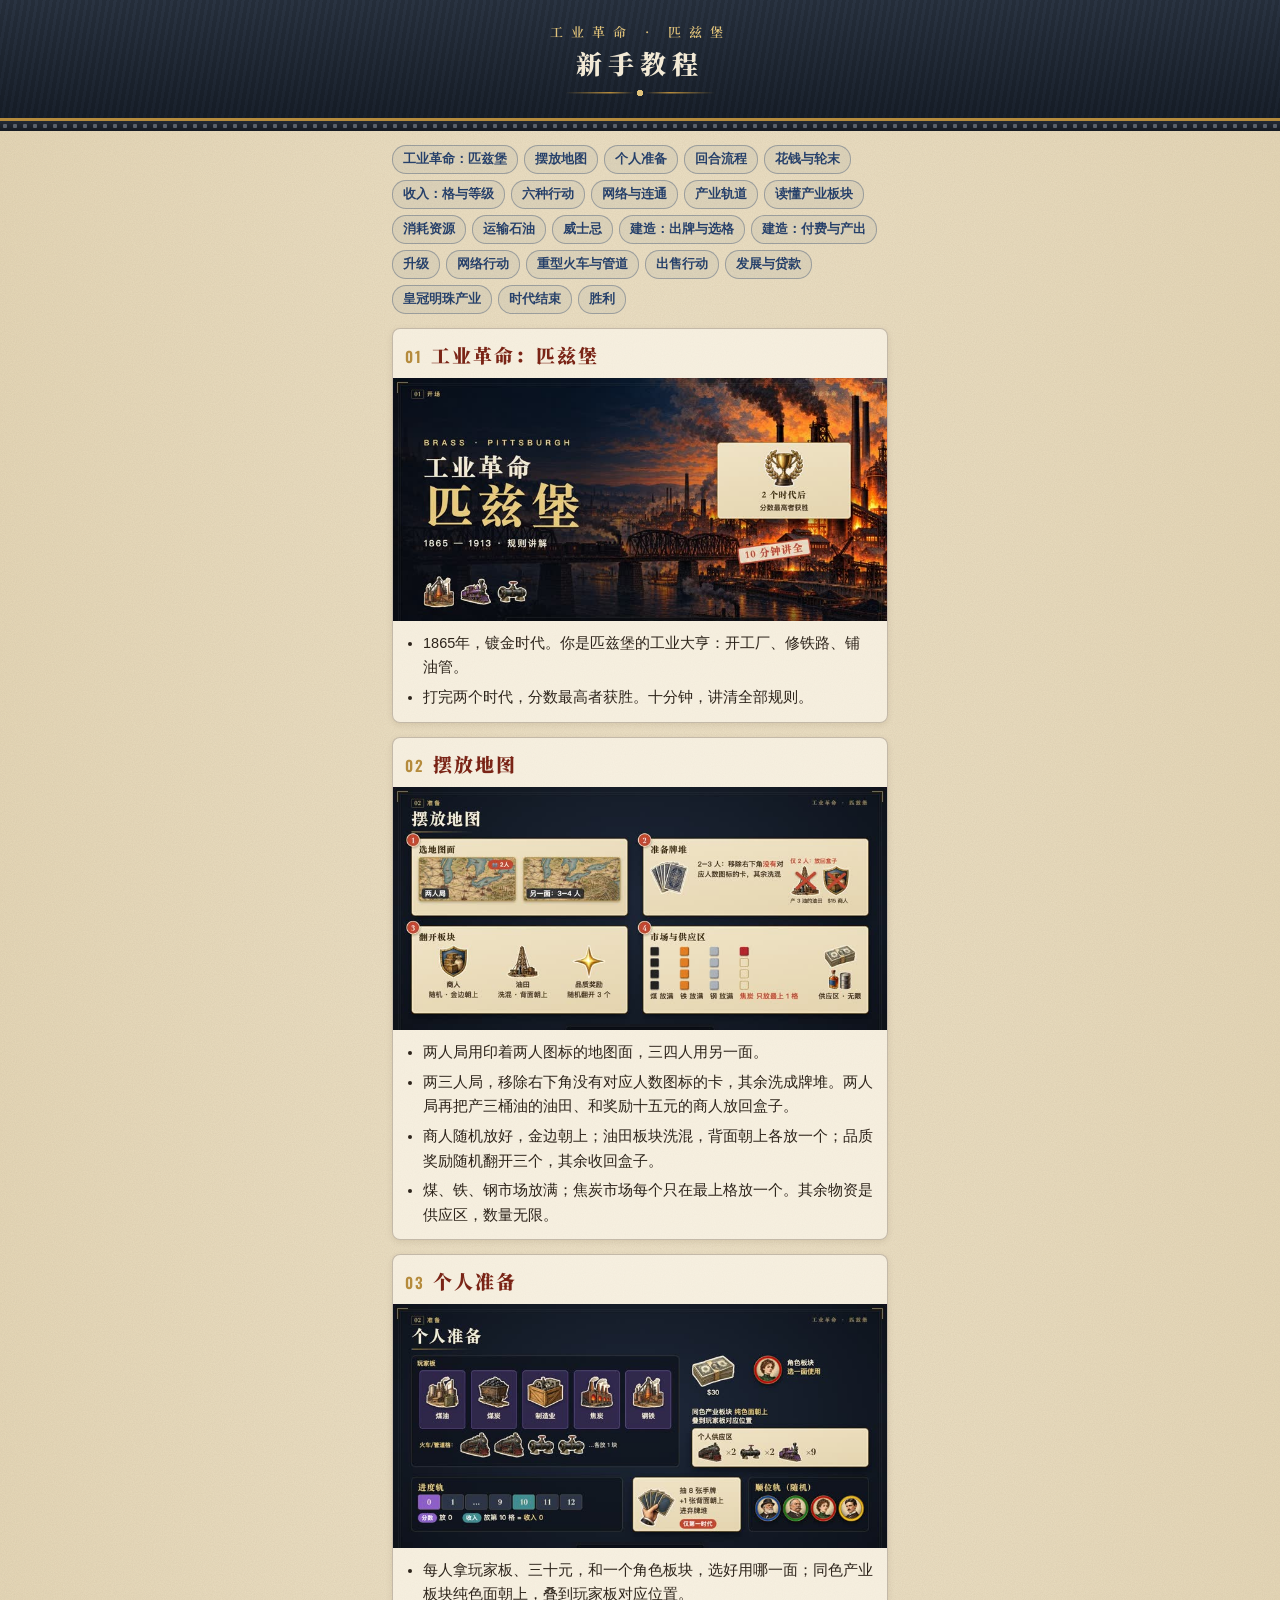
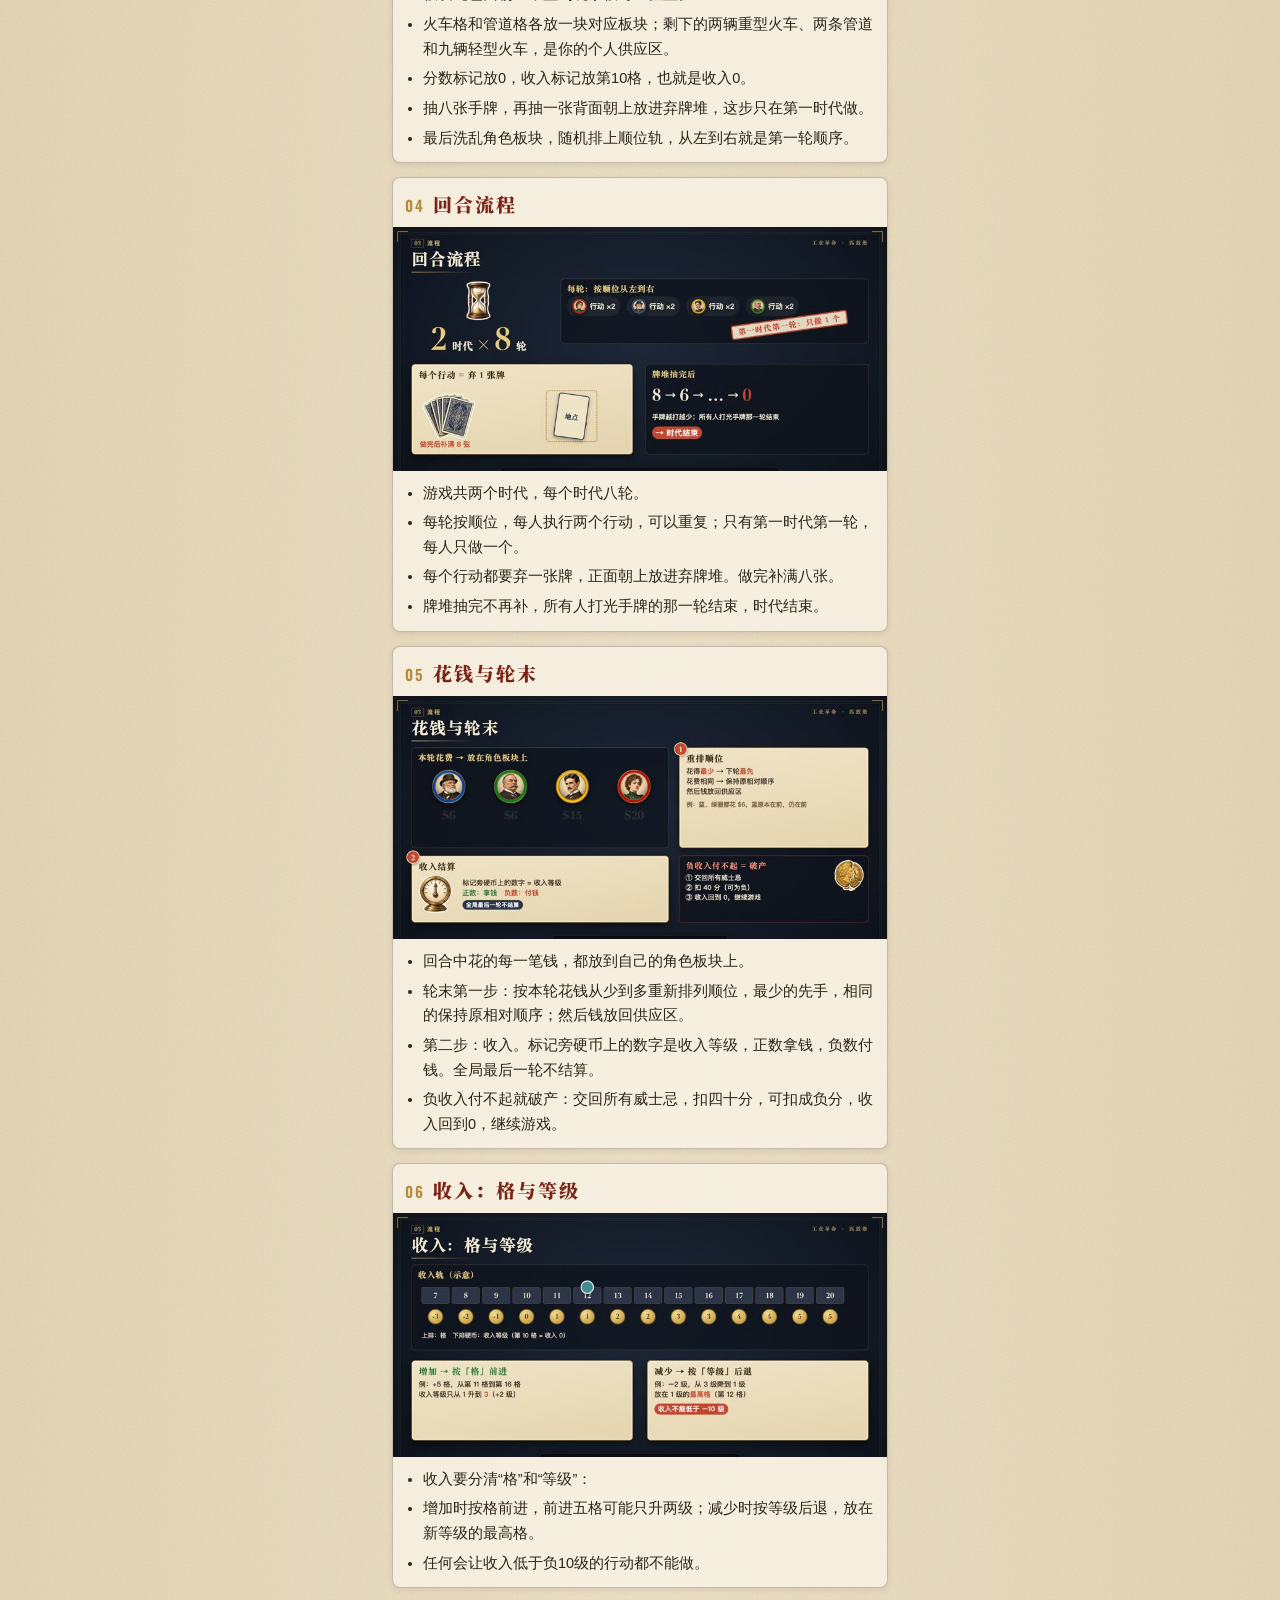
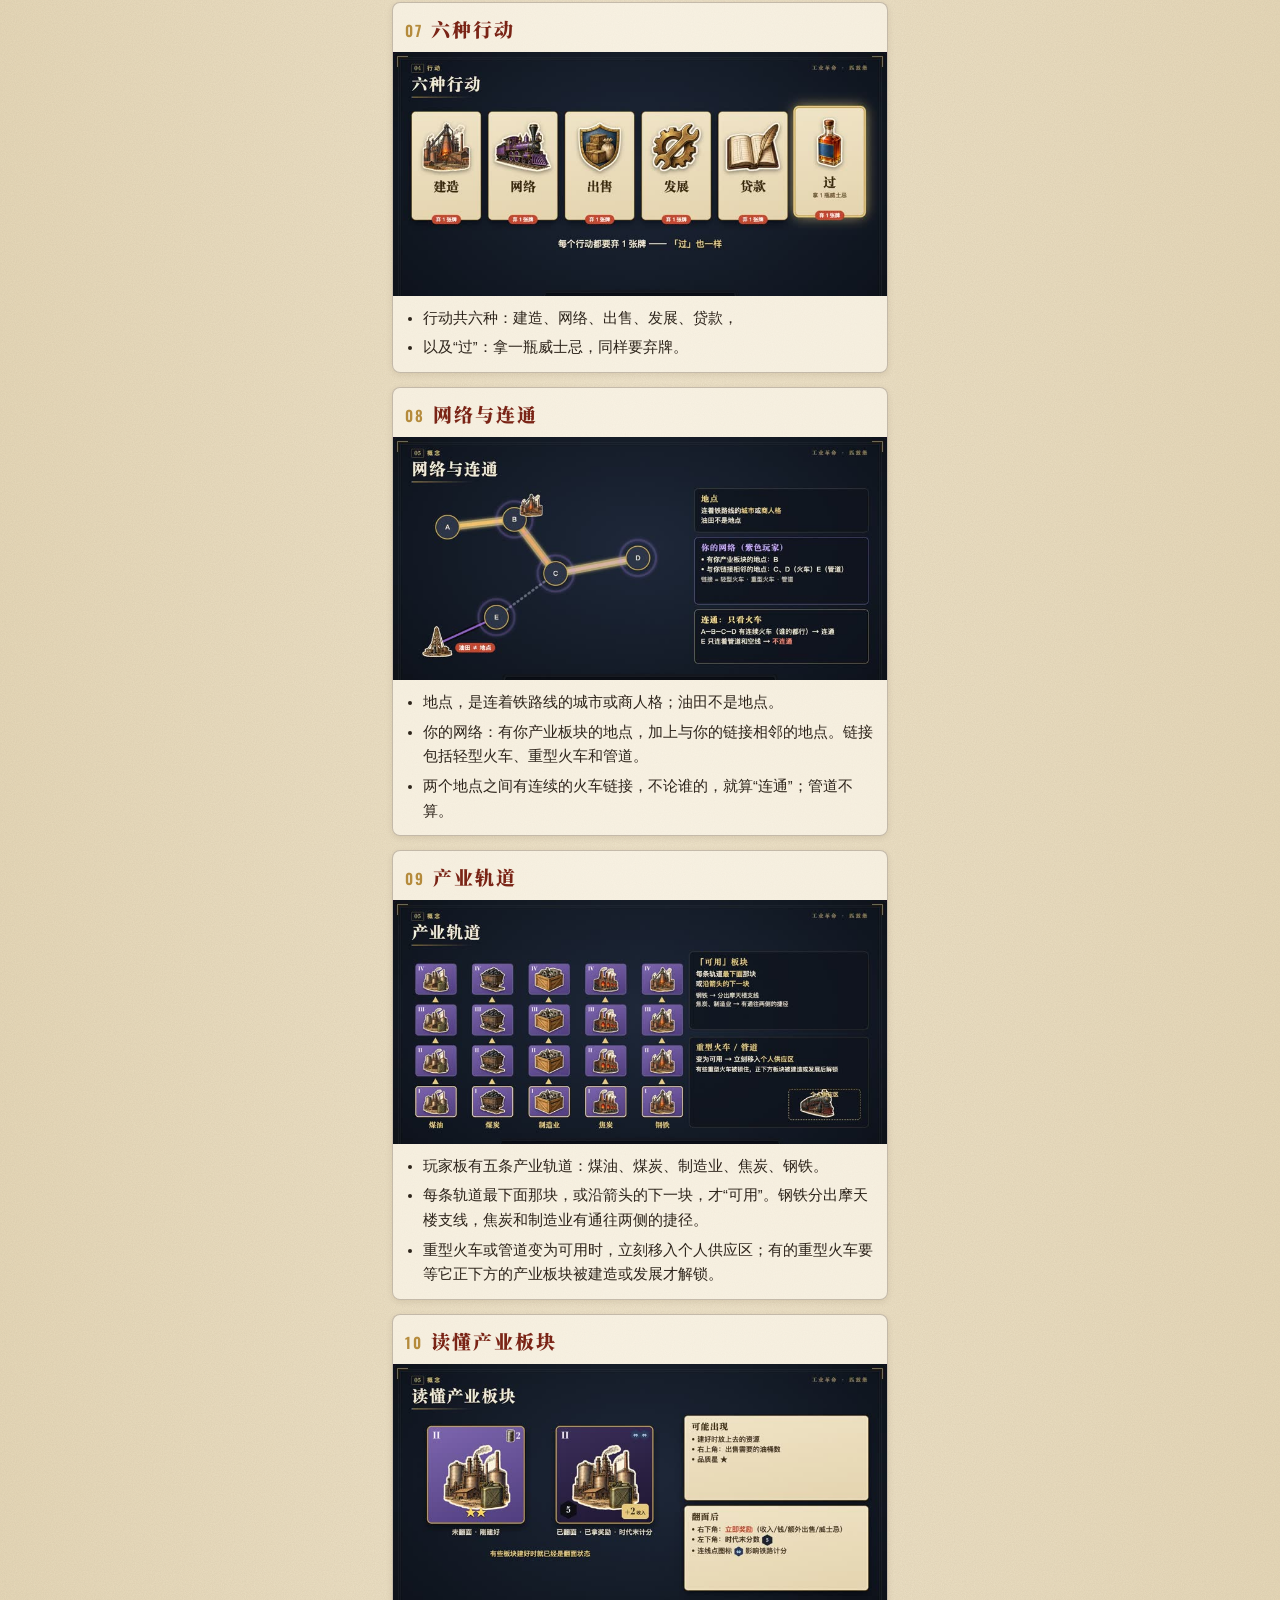
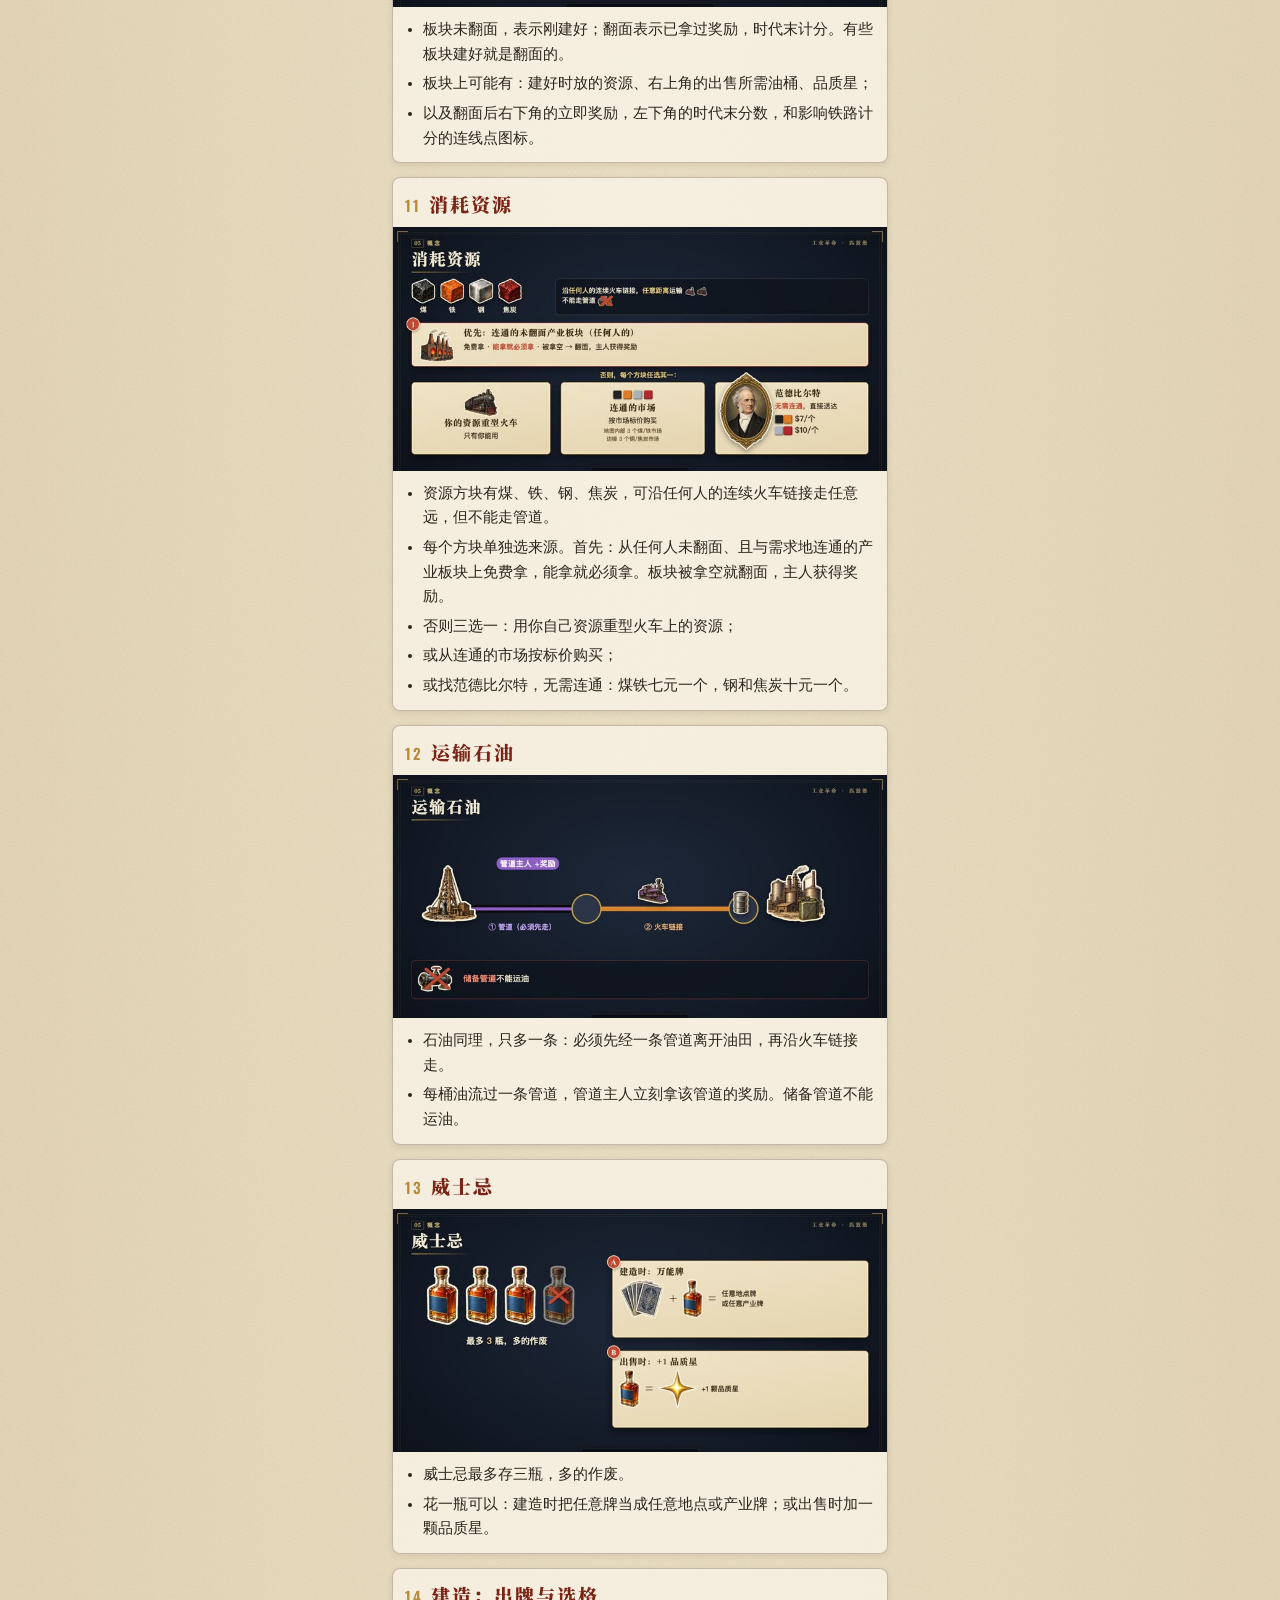
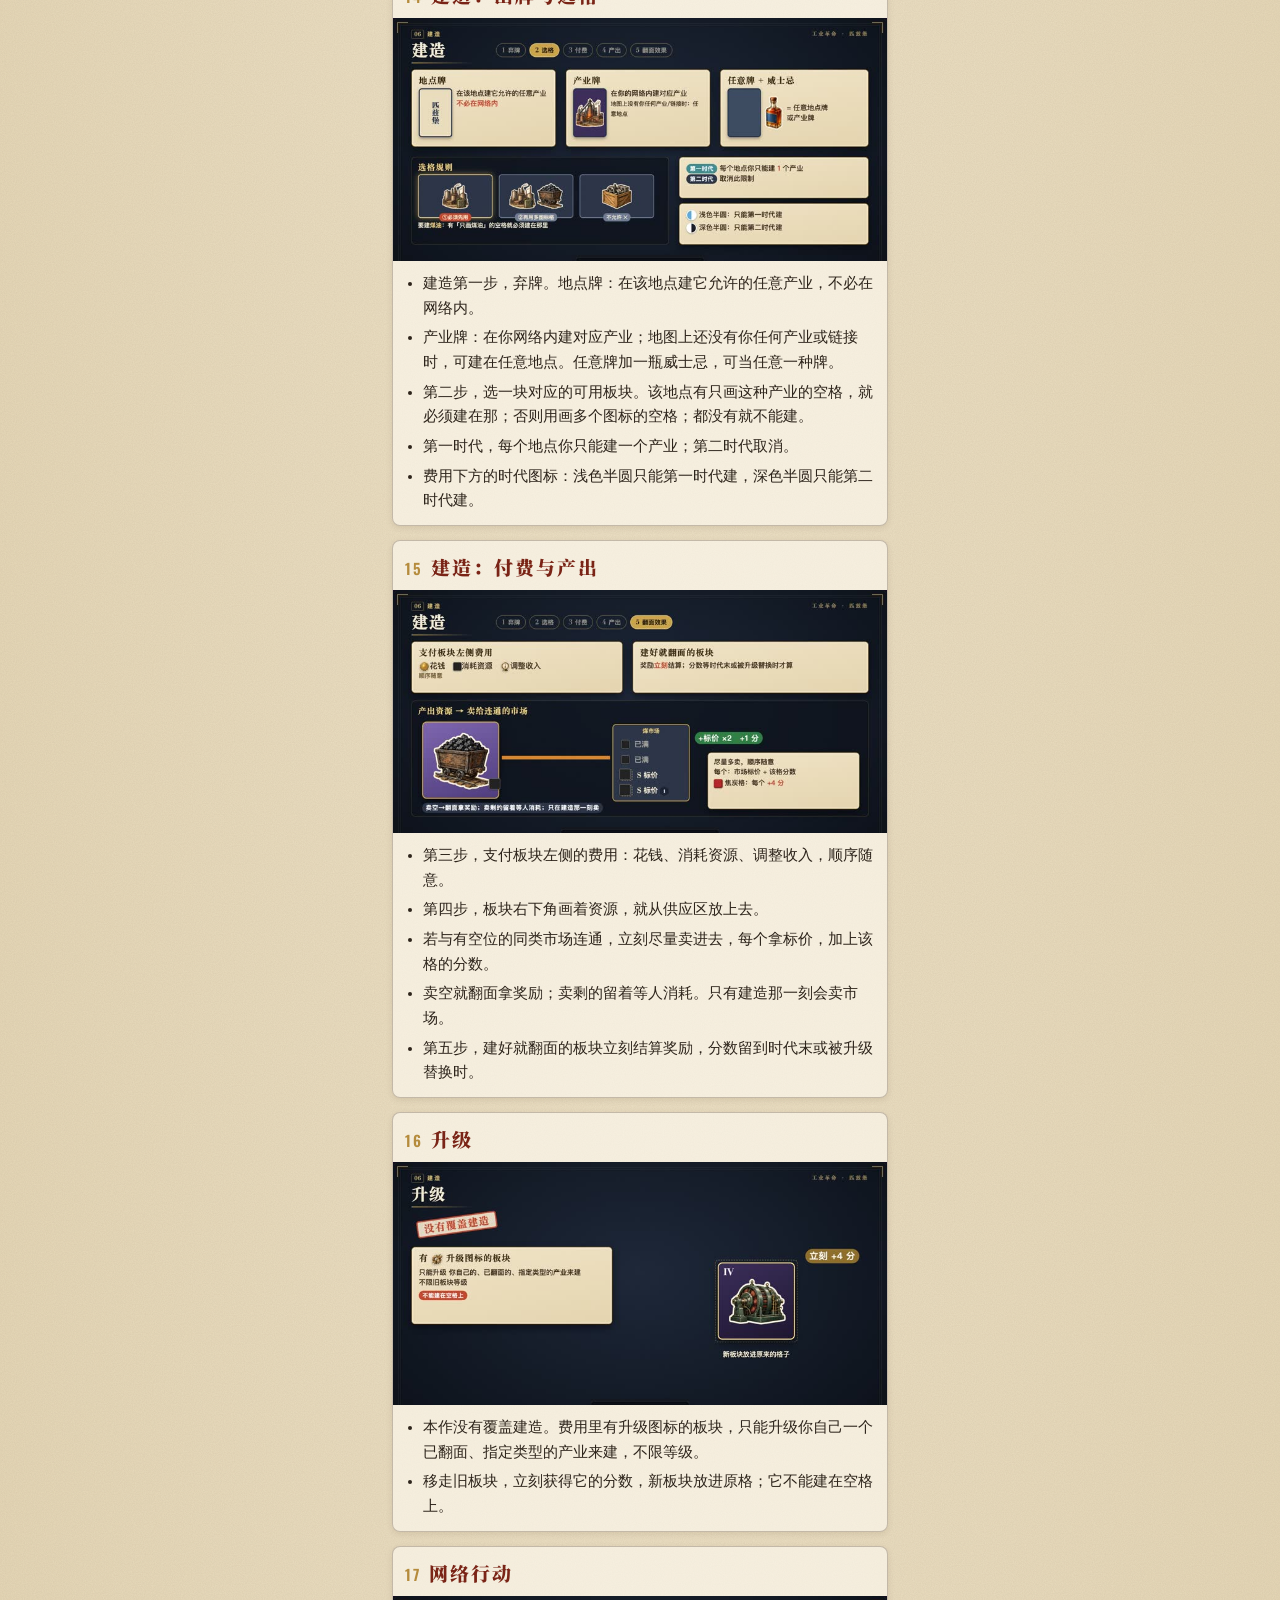
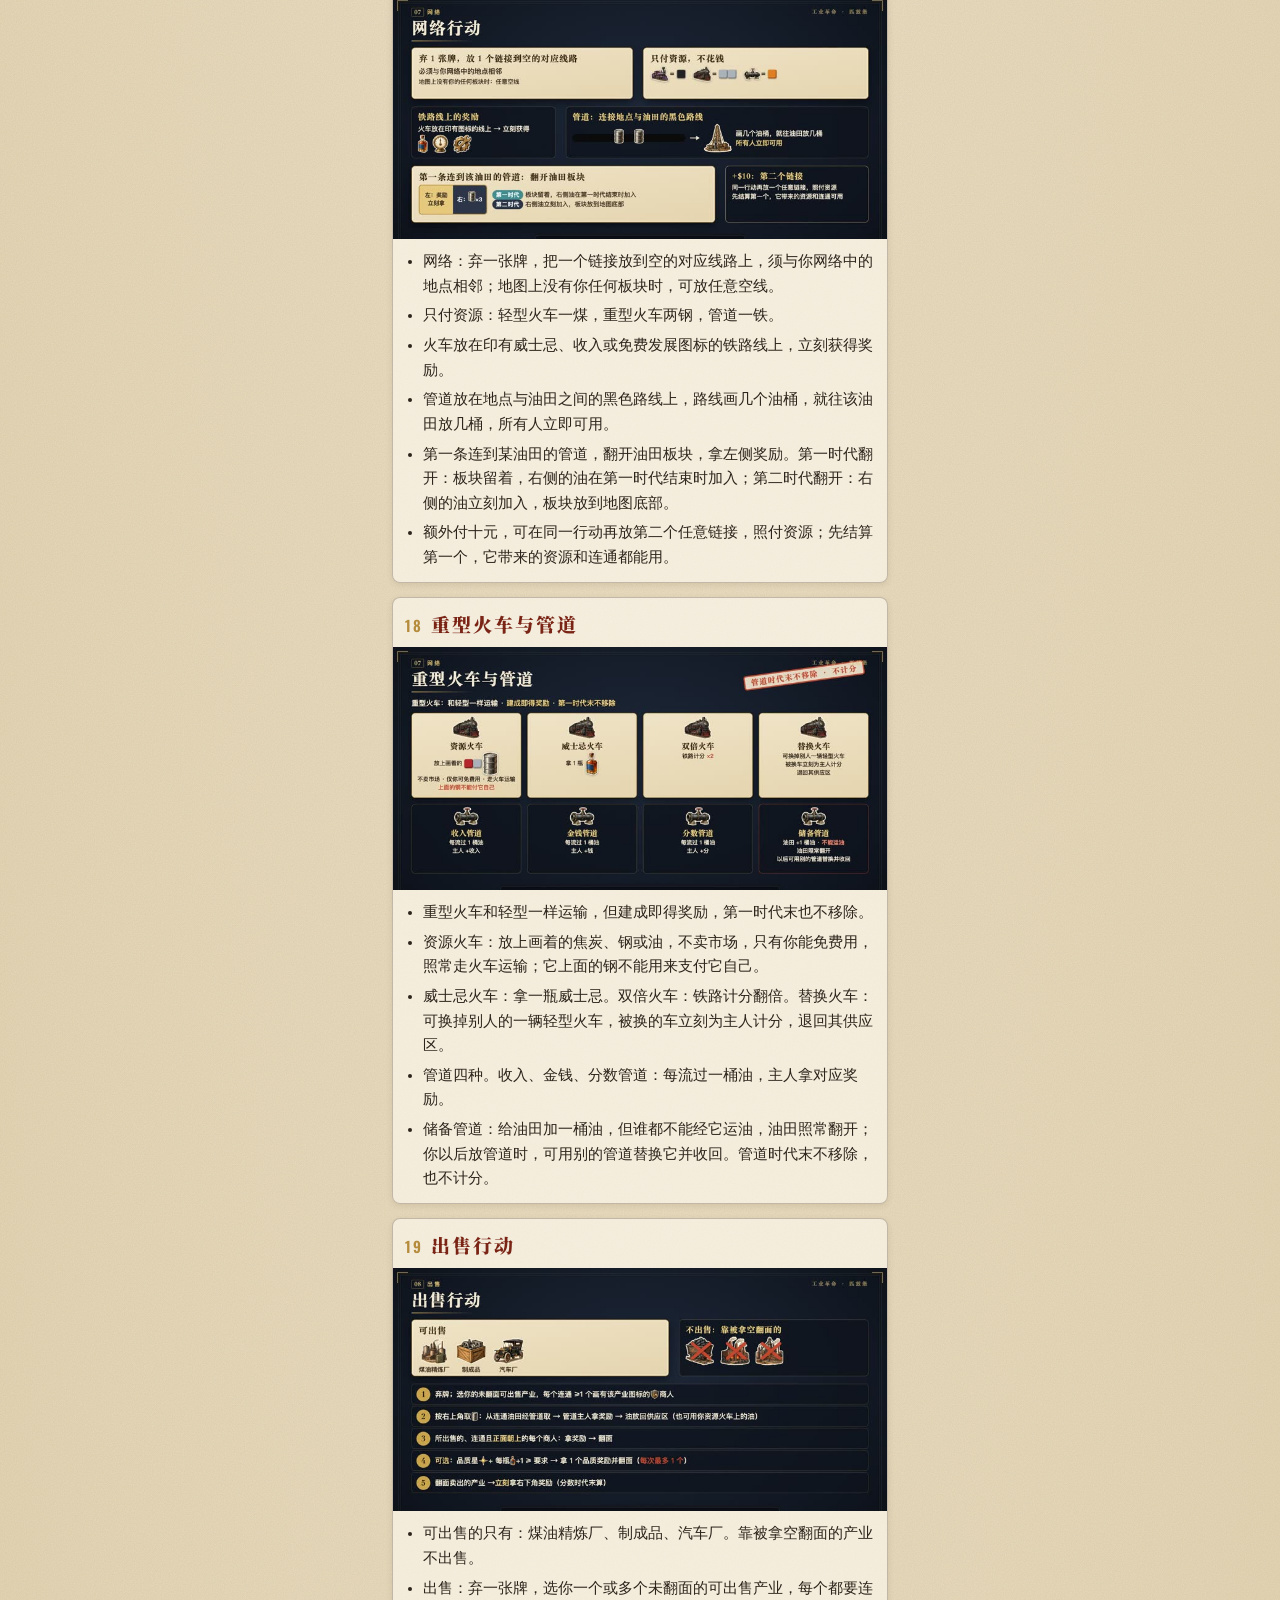
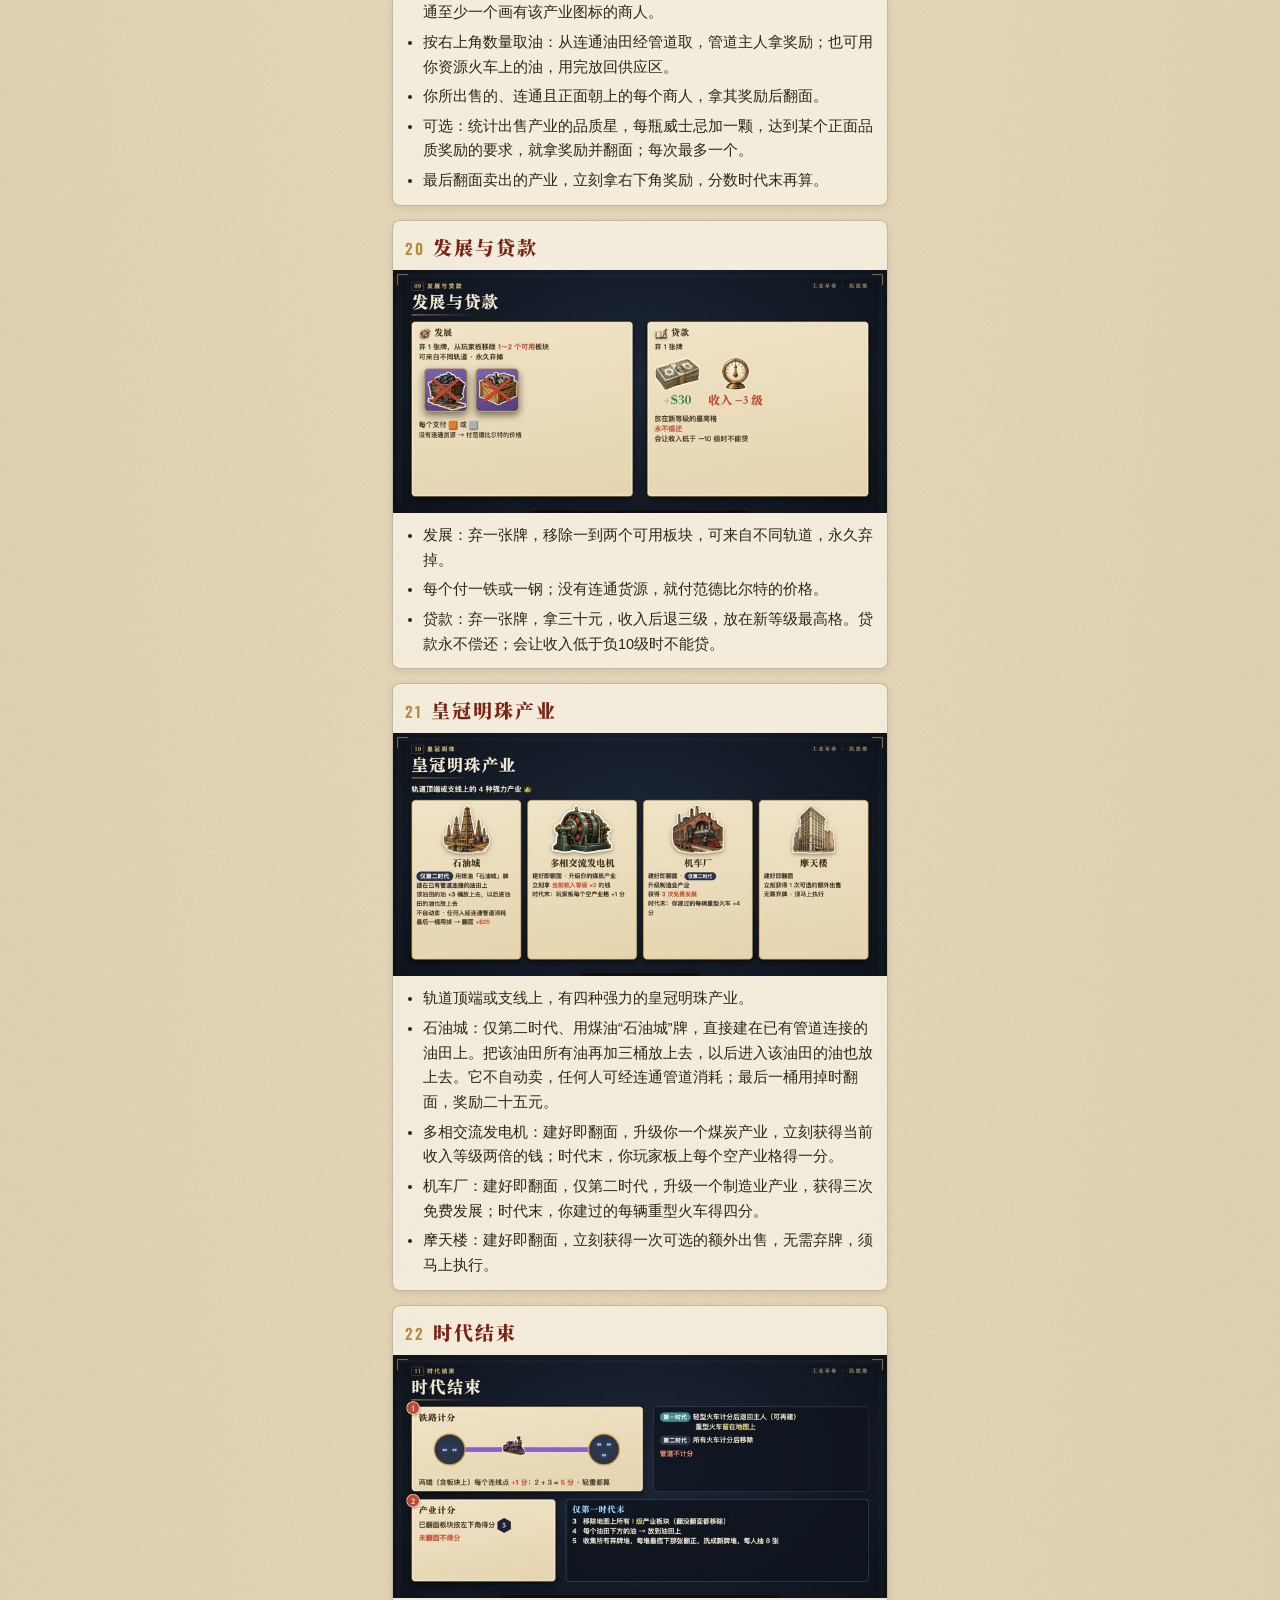
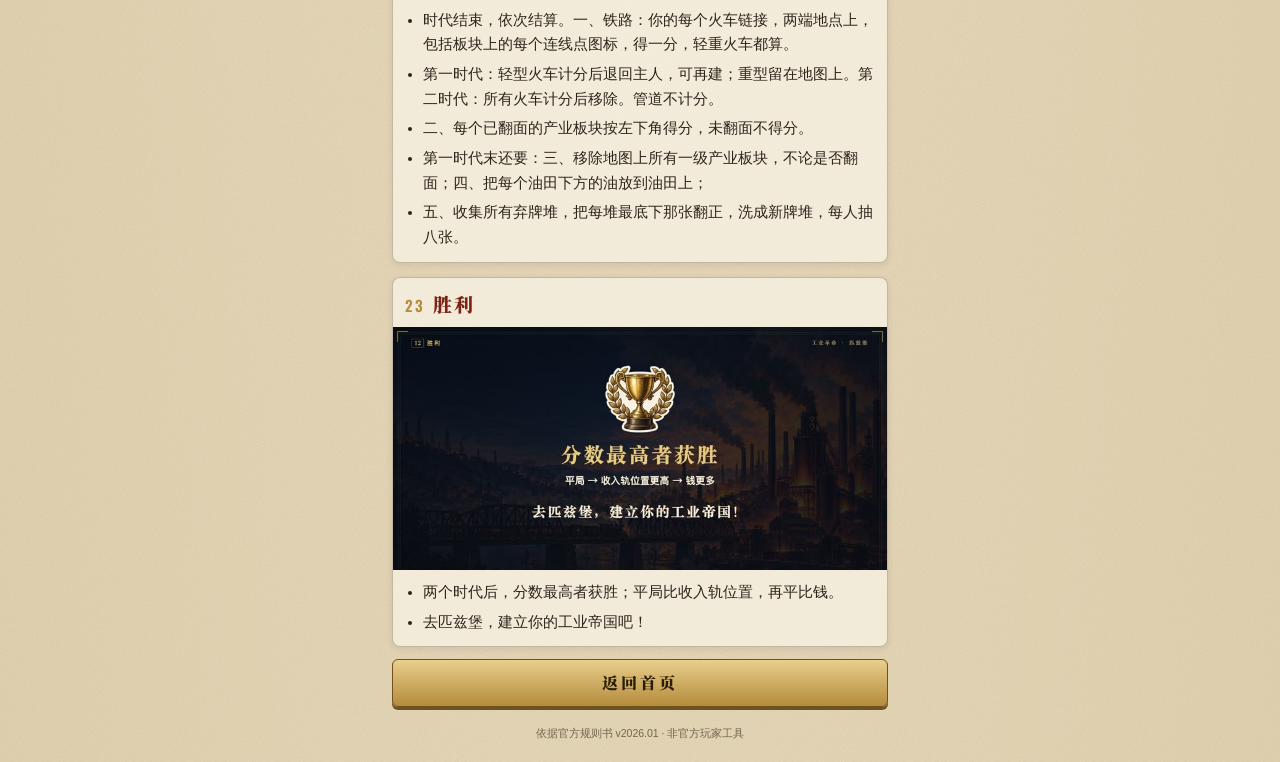
==== public/guide.html @ 2c0e5930 "Add illustrated beginner tutorial page and landing entry Co-Authored-By: Claude Opus 5.5 <noreply@an" ====
<!doctype html>
<html lang="zh-CN">
<head>
<meta charset="utf-8">
<meta name="viewport" content="width=device-width,initial-scale=1,viewport-fit=cover">
<meta name="theme-color" content="#1b2230">
<title>新手教程 · 工业革命：匹兹堡</title>
<meta property="og:title" content="新手教程 · 工业革命：匹兹堡">
<meta property="og:image" content="https://pgh.leisurecat.cloud/img/icon-512.jpg">
<link rel="icon" href="img/icon-64.png">
<link rel="apple-touch-icon" href="img/icon-180.png">
<link rel="preconnect" href="https://fonts.googleapis.com">
<link rel="preconnect" href="https://fonts.gstatic.com" crossorigin>
<link href="https://fonts.googleapis.com/css2?family=Oswald:wght@500;600&family=Noto+Serif+SC:wght@600;900&display=swap" rel="stylesheet">
<link rel="stylesheet" href="style.css">
</head>
<body>
<div style="position:absolute;width:0;height:0;overflow:hidden"><img src="img/icon-512.jpg" alt=""></div>
<div class="hero"><div class="en">工业革命 · 匹兹堡</div><h1>新手教程</h1><div class="orn"></div></div><div class="band"></div>
<div class="wrap guide">
<nav class="toc"><a href="#s1">工业革命：匹兹堡</a><a href="#s2">摆放地图</a><a href="#s3">个人准备</a><a href="#s4">回合流程</a><a href="#s5">花钱与轮末</a><a href="#s6">收入：格与等级</a><a href="#s7">六种行动</a><a href="#s8">网络与连通</a><a href="#s9">产业轨道</a><a href="#s10">读懂产业板块</a><a href="#s11">消耗资源</a><a href="#s12">运输石油</a><a href="#s13">威士忌</a><a href="#s14">建造：出牌与选格</a><a href="#s15">建造：付费与产出</a><a href="#s16">升级</a><a href="#s17">网络行动</a><a href="#s18">重型火车与管道</a><a href="#s19">出售行动</a><a href="#s20">发展与贷款</a><a href="#s21">皇冠明珠产业</a><a href="#s22">时代结束</a><a href="#s23">胜利</a></nav>
<section class="card gs" id="s1"><h2 class="h"><span><i>01</i>工业革命：匹兹堡</span></h2>
<img src="guide/01.jpg" width="800" height="394" alt="工业革命：匹兹堡" loading="eager"><ul><li>1865年，镀金时代。你是匹兹堡的工业大亨：开工厂、修铁路、铺油管。</li><li>打完两个时代，分数最高者获胜。十分钟，讲清全部规则。</li></ul></section>
<section class="card gs" id="s2"><h2 class="h"><span><i>02</i>摆放地图</span></h2>
<img src="guide/02.jpg" width="800" height="394" alt="摆放地图" loading="eager"><ul><li>两人局用印着两人图标的地图面，三四人用另一面。</li><li>两三人局，移除右下角没有对应人数图标的卡，其余洗成牌堆。两人局再把产三桶油的油田、和奖励十五元的商人放回盒子。</li><li>商人随机放好，金边朝上；油田板块洗混，背面朝上各放一个；品质奖励随机翻开三个，其余收回盒子。</li><li>煤、铁、钢市场放满；焦炭市场每个只在最上格放一个。其余物资是供应区，数量无限。</li></ul></section>
<section class="card gs" id="s3"><h2 class="h"><span><i>03</i>个人准备</span></h2>
<img src="guide/03.jpg" width="800" height="394" alt="个人准备" loading="lazy"><ul><li>每人拿玩家板、三十元，和一个角色板块，选好用哪一面；同色产业板块纯色面朝上，叠到玩家板对应位置。</li><li>火车格和管道格各放一块对应板块；剩下的两辆重型火车、两条管道和九辆轻型火车，是你的个人供应区。</li><li>分数标记放0，收入标记放第10格，也就是收入0。</li><li>抽八张手牌，再抽一张背面朝上放进弃牌堆，这步只在第一时代做。</li><li>最后洗乱角色板块，随机排上顺位轨，从左到右就是第一轮顺序。</li></ul></section>
<section class="card gs" id="s4"><h2 class="h"><span><i>04</i>回合流程</span></h2>
<img src="guide/04.jpg" width="800" height="394" alt="回合流程" loading="lazy"><ul><li>游戏共两个时代，每个时代八轮。</li><li>每轮按顺位，每人执行两个行动，可以重复；只有第一时代第一轮，每人只做一个。</li><li>每个行动都要弃一张牌，正面朝上放进弃牌堆。做完补满八张。</li><li>牌堆抽完不再补，所有人打光手牌的那一轮结束，时代结束。</li></ul></section>
<section class="card gs" id="s5"><h2 class="h"><span><i>05</i>花钱与轮末</span></h2>
<img src="guide/05.jpg" width="800" height="394" alt="花钱与轮末" loading="lazy"><ul><li>回合中花的每一笔钱，都放到自己的角色板块上。</li><li>轮末第一步：按本轮花钱从少到多重新排列顺位，最少的先手，相同的保持原相对顺序；然后钱放回供应区。</li><li>第二步：收入。标记旁硬币上的数字是收入等级，正数拿钱，负数付钱。全局最后一轮不结算。</li><li>负收入付不起就破产：交回所有威士忌，扣四十分，可扣成负分，收入回到0，继续游戏。</li></ul></section>
<section class="card gs" id="s6"><h2 class="h"><span><i>06</i>收入：格与等级</span></h2>
<img src="guide/06.jpg" width="800" height="394" alt="收入：格与等级" loading="lazy"><ul><li>收入要分清“格”和“等级”：</li><li>增加时按格前进，前进五格可能只升两级；减少时按等级后退，放在新等级的最高格。</li><li>任何会让收入低于负10级的行动都不能做。</li></ul></section>
<section class="card gs" id="s7"><h2 class="h"><span><i>07</i>六种行动</span></h2>
<img src="guide/07.jpg" width="800" height="394" alt="六种行动" loading="lazy"><ul><li>行动共六种：建造、网络、出售、发展、贷款，</li><li>以及“过”：拿一瓶威士忌，同样要弃牌。</li></ul></section>
<section class="card gs" id="s8"><h2 class="h"><span><i>08</i>网络与连通</span></h2>
<img src="guide/08.jpg" width="800" height="394" alt="网络与连通" loading="lazy"><ul><li>地点，是连着铁路线的城市或商人格；油田不是地点。</li><li>你的网络：有你产业板块的地点，加上与你的链接相邻的地点。链接包括轻型火车、重型火车和管道。</li><li>两个地点之间有连续的火车链接，不论谁的，就算“连通”；管道不算。</li></ul></section>
<section class="card gs" id="s9"><h2 class="h"><span><i>09</i>产业轨道</span></h2>
<img src="guide/09.jpg" width="800" height="394" alt="产业轨道" loading="lazy"><ul><li>玩家板有五条产业轨道：煤油、煤炭、制造业、焦炭、钢铁。</li><li>每条轨道最下面那块，或沿箭头的下一块，才“可用”。钢铁分出摩天楼支线，焦炭和制造业有通往两侧的捷径。</li><li>重型火车或管道变为可用时，立刻移入个人供应区；有的重型火车要等它正下方的产业板块被建造或发展才解锁。</li></ul></section>
<section class="card gs" id="s10"><h2 class="h"><span><i>10</i>读懂产业板块</span></h2>
<img src="guide/10.jpg" width="800" height="394" alt="读懂产业板块" loading="lazy"><ul><li>板块未翻面，表示刚建好；翻面表示已拿过奖励，时代末计分。有些板块建好就是翻面的。</li><li>板块上可能有：建好时放的资源、右上角的出售所需油桶、品质星；</li><li>以及翻面后右下角的立即奖励，左下角的时代末分数，和影响铁路计分的连线点图标。</li></ul></section>
<section class="card gs" id="s11"><h2 class="h"><span><i>11</i>消耗资源</span></h2>
<img src="guide/11.jpg" width="800" height="394" alt="消耗资源" loading="lazy"><ul><li>资源方块有煤、铁、钢、焦炭，可沿任何人的连续火车链接走任意远，但不能走管道。</li><li>每个方块单独选来源。首先：从任何人未翻面、且与需求地连通的产业板块上免费拿，能拿就必须拿。板块被拿空就翻面，主人获得奖励。</li><li>否则三选一：用你自己资源重型火车上的资源；</li><li>或从连通的市场按标价购买；</li><li>或找范德比尔特，无需连通：煤铁七元一个，钢和焦炭十元一个。</li></ul></section>
<section class="card gs" id="s12"><h2 class="h"><span><i>12</i>运输石油</span></h2>
<img src="guide/12.jpg" width="800" height="394" alt="运输石油" loading="lazy"><ul><li>石油同理，只多一条：必须先经一条管道离开油田，再沿火车链接走。</li><li>每桶油流过一条管道，管道主人立刻拿该管道的奖励。储备管道不能运油。</li></ul></section>
<section class="card gs" id="s13"><h2 class="h"><span><i>13</i>威士忌</span></h2>
<img src="guide/13.jpg" width="800" height="394" alt="威士忌" loading="lazy"><ul><li>威士忌最多存三瓶，多的作废。</li><li>花一瓶可以：建造时把任意牌当成任意地点或产业牌；或出售时加一颗品质星。</li></ul></section>
<section class="card gs" id="s14"><h2 class="h"><span><i>14</i>建造：出牌与选格</span></h2>
<img src="guide/14.jpg" width="800" height="394" alt="建造：出牌与选格" loading="lazy"><ul><li>建造第一步，弃牌。地点牌：在该地点建它允许的任意产业，不必在网络内。</li><li>产业牌：在你网络内建对应产业；地图上还没有你任何产业或链接时，可建在任意地点。任意牌加一瓶威士忌，可当任意一种牌。</li><li>第二步，选一块对应的可用板块。该地点有只画这种产业的空格，就必须建在那；否则用画多个图标的空格；都没有就不能建。</li><li>第一时代，每个地点你只能建一个产业；第二时代取消。</li><li>费用下方的时代图标：浅色半圆只能第一时代建，深色半圆只能第二时代建。</li></ul></section>
<section class="card gs" id="s15"><h2 class="h"><span><i>15</i>建造：付费与产出</span></h2>
<img src="guide/15.jpg" width="800" height="394" alt="建造：付费与产出" loading="lazy"><ul><li>第三步，支付板块左侧的费用：花钱、消耗资源、调整收入，顺序随意。</li><li>第四步，板块右下角画着资源，就从供应区放上去。</li><li>若与有空位的同类市场连通，立刻尽量卖进去，每个拿标价，加上该格的分数。</li><li>卖空就翻面拿奖励；卖剩的留着等人消耗。只有建造那一刻会卖市场。</li><li>第五步，建好就翻面的板块立刻结算奖励，分数留到时代末或被升级替换时。</li></ul></section>
<section class="card gs" id="s16"><h2 class="h"><span><i>16</i>升级</span></h2>
<img src="guide/16.jpg" width="800" height="394" alt="升级" loading="lazy"><ul><li>本作没有覆盖建造。费用里有升级图标的板块，只能升级你自己一个已翻面、指定类型的产业来建，不限等级。</li><li>移走旧板块，立刻获得它的分数，新板块放进原格；它不能建在空格上。</li></ul></section>
<section class="card gs" id="s17"><h2 class="h"><span><i>17</i>网络行动</span></h2>
<img src="guide/17.jpg" width="800" height="394" alt="网络行动" loading="lazy"><ul><li>网络：弃一张牌，把一个链接放到空的对应线路上，须与你网络中的地点相邻；地图上没有你任何板块时，可放任意空线。</li><li>只付资源：轻型火车一煤，重型火车两钢，管道一铁。</li><li>火车放在印有威士忌、收入或免费发展图标的铁路线上，立刻获得奖励。</li><li>管道放在地点与油田之间的黑色路线上，路线画几个油桶，就往该油田放几桶，所有人立即可用。</li><li>第一条连到某油田的管道，翻开油田板块，拿左侧奖励。第一时代翻开：板块留着，右侧的油在第一时代结束时加入；第二时代翻开：右侧的油立刻加入，板块放到地图底部。</li><li>额外付十元，可在同一行动再放第二个任意链接，照付资源；先结算第一个，它带来的资源和连通都能用。</li></ul></section>
<section class="card gs" id="s18"><h2 class="h"><span><i>18</i>重型火车与管道</span></h2>
<img src="guide/18.jpg" width="800" height="394" alt="重型火车与管道" loading="lazy"><ul><li>重型火车和轻型一样运输，但建成即得奖励，第一时代末也不移除。</li><li>资源火车：放上画着的焦炭、钢或油，不卖市场，只有你能免费用，照常走火车运输；它上面的钢不能用来支付它自己。</li><li>威士忌火车：拿一瓶威士忌。双倍火车：铁路计分翻倍。替换火车：可换掉别人的一辆轻型火车，被换的车立刻为主人计分，退回其供应区。</li><li>管道四种。收入、金钱、分数管道：每流过一桶油，主人拿对应奖励。</li><li>储备管道：给油田加一桶油，但谁都不能经它运油，油田照常翻开；你以后放管道时，可用别的管道替换它并收回。管道时代末不移除，也不计分。</li></ul></section>
<section class="card gs" id="s19"><h2 class="h"><span><i>19</i>出售行动</span></h2>
<img src="guide/19.jpg" width="800" height="394" alt="出售行动" loading="lazy"><ul><li>可出售的只有：煤油精炼厂、制成品、汽车厂。靠被拿空翻面的产业不出售。</li><li>出售：弃一张牌，选你一个或多个未翻面的可出售产业，每个都要连通至少一个画有该产业图标的商人。</li><li>按右上角数量取油：从连通油田经管道取，管道主人拿奖励；也可用你资源火车上的油，用完放回供应区。</li><li>你所出售的、连通且正面朝上的每个商人，拿其奖励后翻面。</li><li>可选：统计出售产业的品质星，每瓶威士忌加一颗，达到某个正面品质奖励的要求，就拿奖励并翻面；每次最多一个。</li><li>最后翻面卖出的产业，立刻拿右下角奖励，分数时代末再算。</li></ul></section>
<section class="card gs" id="s20"><h2 class="h"><span><i>20</i>发展与贷款</span></h2>
<img src="guide/20.jpg" width="800" height="394" alt="发展与贷款" loading="lazy"><ul><li>发展：弃一张牌，移除一到两个可用板块，可来自不同轨道，永久弃掉。</li><li>每个付一铁或一钢；没有连通货源，就付范德比尔特的价格。</li><li>贷款：弃一张牌，拿三十元，收入后退三级，放在新等级最高格。贷款永不偿还；会让收入低于负10级时不能贷。</li></ul></section>
<section class="card gs" id="s21"><h2 class="h"><span><i>21</i>皇冠明珠产业</span></h2>
<img src="guide/21.jpg" width="800" height="394" alt="皇冠明珠产业" loading="lazy"><ul><li>轨道顶端或支线上，有四种强力的皇冠明珠产业。</li><li>石油城：仅第二时代、用煤油“石油城”牌，直接建在已有管道连接的油田上。把该油田所有油再加三桶放上去，以后进入该油田的油也放上去。它不自动卖，任何人可经连通管道消耗；最后一桶用掉时翻面，奖励二十五元。</li><li>多相交流发电机：建好即翻面，升级你一个煤炭产业，立刻获得当前收入等级两倍的钱；时代末，你玩家板上每个空产业格得一分。</li><li>机车厂：建好即翻面，仅第二时代，升级一个制造业产业，获得三次免费发展；时代末，你建过的每辆重型火车得四分。</li><li>摩天楼：建好即翻面，立刻获得一次可选的额外出售，无需弃牌，须马上执行。</li></ul></section>
<section class="card gs" id="s22"><h2 class="h"><span><i>22</i>时代结束</span></h2>
<img src="guide/22.jpg" width="800" height="394" alt="时代结束" loading="lazy"><ul><li>时代结束，依次结算。一、铁路：你的每个火车链接，两端地点上，包括板块上的每个连线点图标，得一分，轻重火车都算。</li><li>第一时代：轻型火车计分后退回主人，可再建；重型留在地图上。第二时代：所有火车计分后移除。管道不计分。</li><li>二、每个已翻面的产业板块按左下角得分，未翻面不得分。</li><li>第一时代末还要：三、移除地图上所有一级产业板块，不论是否翻面；四、把每个油田下方的油放到油田上；</li><li>五、收集所有弃牌堆，把每堆最底下那张翻正，洗成新牌堆，每人抽八张。</li></ul></section>
<section class="card gs" id="s23"><h2 class="h"><span><i>23</i>胜利</span></h2>
<img src="guide/23.jpg" width="800" height="394" alt="胜利" loading="lazy"><ul><li>两个时代后，分数最高者获胜；平局比收入轨位置，再平比钱。</li><li>去匹兹堡，建立你的工业帝国吧！</li></ul></section>
<a class="btn" href="./">返回首页</a>
<footer>依据官方规则书 v2026.01 · 非官方玩家工具</footer>
</div>
</body>
</html>
---- public/style.css ----
:root{
  --parch:#efe4cb; --parch2:#e2d3b1; --ink:#2d241b; --ink2:#5a4a38;
  --red:#7a2416; --navy:#26406a; --navy2:#3a5b8c; --step:#2c5ba3;
  --steel:#1b2230; --steel2:#2d3a4e; --brass:#b58b3c; --brass2:#e0c27a;
  --yellow:#d6ae45; --blue:#6c9bc4; --orange:#c9653c; --purple:#9b80c8;
  --c-mid:#8d6c2a; --c-rail:#3a5b8c; --c-ind:#7a2416; --c-jewel:#6b8f5a;
  --serif:"Noto Serif SC","Songti SC","STSong",serif;
  --sans:-apple-system,"PingFang SC","Hiragino Sans GB","Microsoft YaHei",sans-serif;
  --num:"Oswald","DIN Alternate",sans-serif;
}
*{box-sizing:border-box;margin:0;padding:0;-webkit-tap-highlight-color:transparent}
html{background:var(--parch2)}
body{min-height:100vh;font-family:var(--sans);color:var(--ink);
  background:
    url("data:image/svg+xml;utf8,<svg xmlns='http://www.w3.org/2000/svg' width='240' height='240'><filter id='n'><feTurbulence type='fractalNoise' baseFrequency='.9' numOctaves='2' stitchTiles='stitch'/><feColorMatrix values='0 0 0 0 .35 0 0 0 0 .27 0 0 0 0 .17 0 0 0 .16 0'/></filter><rect width='240' height='240' filter='url(%23n)'/></svg>"),
    radial-gradient(ellipse at 50% 30%,var(--parch) 0%,var(--parch2) 100%)}
button{font-family:inherit;cursor:pointer}
.hidden{display:none!important}
.band{height:10px;background:radial-gradient(circle at 5px 5px,#59606b 0 2px,transparent 2.5px) 0 0/10px 10px,linear-gradient(#232a35,#151a22)}

/* big header (landing / setup) */
.hero{padding:calc(env(safe-area-inset-top) + 22px) 16px 20px;text-align:center;color:#f3ead6;
  background:linear-gradient(180deg,rgba(255,255,255,.04),rgba(0,0,0,.25)),repeating-linear-gradient(100deg,#212b3a 0 3px,#1c2532 3px 7px),var(--steel2);
  border-bottom:3px solid var(--brass)}
.hero .en{font:600 13px var(--serif);letter-spacing:8px;color:var(--brass2)}
.hero h1{font:900 26px/1.25 var(--serif);letter-spacing:6px;margin-top:6px}
.orn{width:150px;height:10px;margin:8px auto 0;
  background:radial-gradient(circle,var(--brass2) 0 3px,transparent 3.5px) center/10px 10px no-repeat,
    linear-gradient(90deg,transparent,var(--brass) 30%,transparent 46%,transparent 54%,var(--brass) 70%,transparent) center/100% 1.5px no-repeat}
/* slim bar (in game) */
.bar{display:flex;align-items:center;gap:8px;padding:calc(env(safe-area-inset-top) + 8px) 12px 8px;color:#f3ead6;
  background:repeating-linear-gradient(100deg,#212b3a 0 3px,#1c2532 3px 7px),var(--steel2);border-bottom:2px solid var(--brass)}
.bar .ttl{flex:1;font:900 15px var(--serif);letter-spacing:2px;white-space:nowrap;overflow:hidden;text-overflow:ellipsis}
.room{display:inline-flex;align-items:center;gap:6px;height:30px;padding:0 10px;border-radius:15px;border:1px solid rgba(224,194,122,.5);
  background:rgba(0,0,0,.2);color:var(--brass2);font:600 15px var(--num);letter-spacing:2px}
.room small{font:500 11px var(--sans);letter-spacing:0;color:#cbbf9f}
.conn{width:9px;height:9px;border-radius:50%;background:#7d8796;box-shadow:0 0 0 2px rgba(0,0,0,.25)}
.conn.on{background:#62c27a}

.wrap{max-width:520px;margin:0 auto;padding:0 12px calc(env(safe-area-inset-bottom) + 20px)}
.tabs{display:flex;gap:6px;margin:10px 0 8px}
.tab{flex:1;height:38px;border-radius:4px;font:700 15px var(--serif);letter-spacing:3px;color:var(--navy);
  background:rgba(38,64,106,.08);border:1.5px solid rgba(38,64,106,.35)}
.tab.on{color:#fff;background:linear-gradient(180deg,var(--navy2),var(--navy));border-color:#1a2d4d}
h2.h{display:flex;align-items:baseline;justify-content:space-between;margin:18px 2px 8px;font:900 19px var(--serif);letter-spacing:2px;color:var(--red)}
h2.h small{font:500 12px var(--sans);letter-spacing:0;color:var(--ink2)}
.note{font:500 12px/1.55 var(--sans);color:var(--ink2);padding:7px 10px;border-left:3px solid var(--red);background:rgba(122,36,22,.05);margin-top:8px}
.note b{color:var(--red)}
.card{background:rgba(255,252,243,.6);border:1.5px solid rgba(90,74,56,.32);border-radius:8px;box-shadow:0 2px 6px rgba(60,40,10,.1)}
.list{display:flex;flex-direction:column;gap:7px}
.row{display:flex;align-items:center;gap:8px;padding:7px 9px}
.stepn{flex:none;width:24px;height:24px;border-radius:50%;background:var(--step);color:#fff;border:2px solid #fff;
  box-shadow:0 1px 3px rgba(0,0,0,.3);font:600 13px/20px var(--num);text-align:center}
.por{display:inline-block;flex:none;width:46px;height:46px;border-radius:50%;padding:3px;background:var(--c,#999);box-shadow:0 2px 4px rgba(0,0,0,.3);border:none}
.por img{display:block;width:100%;height:100%;border-radius:50%;object-fit:cover;background:#3a2f25}
.por.sm{width:36px;height:36px;padding:2.5px}
.por.xs{width:28px;height:28px;padding:2px}
.who{flex:1;min-width:0}
.who .nm{font:700 15px var(--sans);white-space:nowrap;overflow:hidden;text-overflow:ellipsis}
.who .fg{font:500 11px var(--sans);color:var(--ink2);margin-top:1px;white-space:nowrap;overflow:hidden;text-overflow:ellipsis}
input.pn{width:100%;height:34px;border:1.5px solid rgba(90,74,56,.35);border-radius:6px;background:#fffdf6;padding:0 8px;outline:none;font:700 15px var(--sans);color:var(--ink)}
input.pn:focus{border-color:var(--navy)}
.ib{flex:none;width:34px;height:34px;border-radius:6px;border:1.5px solid rgba(90,74,56,.4);background:rgba(255,255,255,.55);color:var(--ink);font:700 18px/1 var(--sans)}
.ib:disabled{opacity:.25}
.field{flex:none;display:flex;align-items:center;width:64px;height:36px;border-radius:6px;background:#fffdf6;border:1.5px solid var(--brass);padding:0 7px}
.field i{font:600 14px var(--num);font-style:normal;color:var(--brass);margin-right:2px}
.field input{width:100%;border:none;outline:none;background:transparent;font:600 19px var(--num);color:var(--ink);text-align:right}
.field input.bad{color:#c0392b}
.chips{display:flex;gap:8px}
.chip{flex:1;height:40px;border-radius:6px;border:1.5px solid rgba(38,64,106,.4);background:transparent;color:var(--navy);font:700 16px var(--sans)}
.chip.on{background:var(--navy);color:#fff;border-color:var(--navy)}
.dots{display:flex;gap:6px;margin-top:5px}
.dot{width:20px;height:20px;border-radius:50%;border:2px solid #fff;background:var(--c);box-shadow:0 0 0 1px rgba(0,0,0,.25)}
.dot.on{box-shadow:0 0 0 2px var(--ink)}
.dot:disabled{opacity:.2}
.btn{display:block;width:100%;height:48px;margin-top:12px;border-radius:6px;border:1.5px solid #6e5220;
  background:linear-gradient(180deg,#e9cf8c,var(--brass));color:#2a1d08;font:900 16px var(--serif);letter-spacing:3px;box-shadow:0 3px 0 #6e5220}
.btn:active{transform:translateY(2px);box-shadow:0 1px 0 #6e5220}
.btn:disabled{opacity:.4}
.btn.navy{background:linear-gradient(180deg,var(--navy2),var(--navy));border-color:#1a2d4d;color:#fff;box-shadow:0 3px 0 #13213a}
.btn.ghost{height:38px;margin-top:8px;background:transparent;border-color:rgba(90,74,56,.4);color:var(--ink2);font:600 13px var(--sans);letter-spacing:1px;box-shadow:none}
.btns{display:flex;gap:8px}.btns .btn{flex:1}
.err{margin-top:6px;color:#b03020;font-size:13px;text-align:center;min-height:1em}

/* status strip */
.status{display:flex;align-items:center;gap:10px;padding:8px 10px;border-radius:8px;background:rgba(38,64,106,.08);border:1px solid rgba(38,64,106,.25)}
.medal{flex:none;display:inline-flex;align-items:center;justify-content:center;width:40px;height:40px;border-radius:50%;
  background:radial-gradient(circle at 35% 30%,#f2dc9c,var(--brass) 60%,#6e5220);color:#2a1d08;font:900 15px/1 var(--serif);
  border:2px solid #4b3714;box-shadow:0 2px 4px rgba(0,0,0,.3);text-align:center}
.status .t{font:900 17px var(--serif);letter-spacing:1px;color:var(--navy)}
.status .t b{font:600 19px var(--num);color:var(--red);margin:0 2px}
.status .s{font-size:12px;color:var(--ink2);margin-top:1px}
.pips{display:flex;gap:3px;margin-left:auto}
.pips i{width:7px;height:16px;border-radius:2px;background:rgba(38,64,106,.18)}
.pips i.done{background:var(--navy2)}
.pips i.cur{background:var(--red)}
.banner{margin-top:8px;padding:9px 10px;border-radius:8px;background:#2a3443;color:#f3ead6;font-size:13px;line-height:1.5;display:flex;align-items:center;gap:10px}
.banner b{color:var(--brass2)}
.banner button{flex:none;height:32px;padding:0 12px;border-radius:5px;border:1px solid var(--brass);background:var(--brass);color:#22180a;font:700 13px var(--sans)}

/* turn order track */
.track{margin-top:8px;padding:9px 6px 9px;border-radius:8px;background:linear-gradient(180deg,#2a3443,#171d27);border:2px solid #0e1218;color:#f3ead6}
.track .t{font:700 12px var(--serif);letter-spacing:2px;color:var(--brass2);text-align:center}
.slots{display:flex;justify-content:center;gap:4px;margin-top:6px}
.slot{flex:1;max-width:88px;text-align:center;min-width:0}
.slot .o{font:600 12px var(--num);color:var(--brass2);margin-bottom:3px}
.slot .por{display:block;margin:0 auto;width:44px;height:44px}
.slot .n{font:600 11.5px var(--sans);margin-top:3px;white-space:nowrap;overflow:hidden;text-overflow:ellipsis}
.slot .m{display:inline-block;margin-top:2px;padding:0 7px;border-radius:9px;background:var(--brass);color:#22180a;font:600 12px/17px var(--num)}
.slot .tie{display:block;font-size:10px;color:#aab6c8;margin-top:1px}

/* scoring table */
.seg{display:flex;border:1.5px solid var(--navy);border-radius:6px;overflow:hidden}
.seg button{flex:1;height:36px;border:none;background:transparent;color:var(--navy);font:700 14px var(--sans)}
.seg button.on{background:var(--navy);color:#fff}
table.sc{width:100%;margin-top:8px;border-collapse:separate;border-spacing:0 6px;table-layout:fixed}
.sc th{font:600 11px var(--sans);color:var(--ink2);padding:0 1px;text-align:center}
.sc th:first-child{text-align:left;width:76px}
.sc th.tot{width:46px}
.sc td{padding:0 2px;height:48px;background:rgba(255,252,243,.6);border-top:1.5px solid rgba(90,74,56,.25);border-bottom:1.5px solid rgba(90,74,56,.25)}
.sc td:first-child{border-left:1.5px solid rgba(90,74,56,.25);border-radius:8px 0 0 8px;padding-left:5px}
.sc td:last-child{border-right:1.5px solid rgba(90,74,56,.25);border-radius:0 8px 8px 0}
.pc{display:flex;align-items:center;gap:5px;min-width:0}
.pc span{font:700 12.5px var(--sans);white-space:nowrap;overflow:hidden;text-overflow:ellipsis}
.cell{width:100%;height:38px;border-radius:5px;border:1.5px solid rgba(181,139,60,.75);background:#fffdf6;font:600 17px var(--num);color:var(--ink)}
.cell.empty{color:#b7a98f;font:500 12px var(--sans)}
.cell.bad{color:#c0392b;border-color:#c0392b}
.sc td.tt{text-align:center;font:600 21px var(--num);color:var(--red)}
.legend{font:500 11.5px/1.6 var(--sans);color:var(--ink2);margin-top:4px}
.legend b{color:var(--ink)}

/* sheets */
.mask{position:fixed;inset:0;background:rgba(15,18,24,.55);z-index:20}
.sheet{position:fixed;left:0;right:0;bottom:0;z-index:21;max-width:520px;margin:0 auto;padding:12px 14px calc(env(safe-area-inset-bottom) + 14px);
  background:var(--parch);border-top:3px solid var(--brass);border-radius:14px 14px 0 0;box-shadow:0 -8px 30px rgba(0,0,0,.4)}
.sheet h3{font:900 16px var(--serif);color:var(--red);letter-spacing:1px}
.sheet .hint{font-size:12px;color:var(--ink2);margin-top:2px;line-height:1.5}
.disp{margin-top:8px;min-height:58px;padding:6px 12px;border-radius:6px;background:#fffdf6;border:1.5px solid var(--brass);text-align:right}
.disp .ex{font:500 14px var(--num);color:var(--ink2);word-break:break-all}
.disp .cur{font:600 26px var(--num);color:var(--ink)}
.keys{display:grid;grid-template-columns:repeat(4,1fr);gap:7px;margin-top:10px}
.keys button{height:48px;border-radius:6px;border:1.5px solid rgba(90,74,56,.35);background:#fffaf0;font:600 21px var(--num);color:var(--ink)}
.keys .op{background:var(--navy);color:#fff;border-color:var(--navy);font-size:26px}
.keys .ok{background:linear-gradient(180deg,#e9cf8c,var(--brass));border-color:#6e5220;font:900 15px var(--serif);grid-row:span 2;height:auto}
.keys .fn{font:600 14px var(--sans)}
.figs{display:grid;grid-template-columns:repeat(4,1fr);gap:10px 6px;margin-top:10px}
.figs button{border:none;background:transparent;text-align:center;font:600 11px/1.3 var(--sans);color:var(--ink)}
.figs button .por{display:block;width:58px;height:58px;margin:0 auto 4px}
.figs button:disabled{opacity:.3}
.figs button.on .por{box-shadow:0 0 0 3px var(--ink)}

/* landing */
.join{display:flex;gap:8px;margin-top:10px}
.join input{flex:1;min-width:0;height:48px;border-radius:6px;border:1.5px solid var(--brass);background:#fffdf6;text-align:center;font:600 24px var(--num);letter-spacing:8px;text-transform:uppercase;outline:none}
.join .btn{flex:none;width:110px;margin-top:0}

/* MVP */
.mvp{position:relative;margin-top:4px;padding:14px 12px 12px;border-radius:10px;text-align:center;color:#f3ead6;overflow:hidden;
  background:radial-gradient(ellipse at 50% 0%,rgba(224,194,122,.35),transparent 60%),linear-gradient(180deg,#2a3443,#141922);border:2px solid #0e1218}
.mvp .crown{font:700 12px var(--serif);letter-spacing:6px;color:var(--brass2)}
.mvp .por{width:92px;height:92px;padding:4px;margin:8px auto 0;display:block;box-shadow:0 0 0 3px var(--brass2),0 6px 18px rgba(0,0,0,.5)}
.mvp .nm{font:900 22px var(--serif);letter-spacing:2px;margin-top:8px}
.mvp .fg{font-size:12px;color:#c9c0aa}
.mvp .pts{font:600 40px/1.1 var(--num);color:var(--brass2);margin-top:2px}
.mvp .pts small{font:500 13px var(--sans);color:#c9c0aa;margin-left:3px}
.rk .row{gap:7px;padding:7px 8px}
.rk .tot{font:600 22px var(--num);color:var(--red);min-width:34px;text-align:right}
.stack{display:flex;height:9px;border-radius:5px;overflow:hidden;background:rgba(90,74,56,.12);margin-top:4px}
.stack i{display:block;height:100%}
.parts{font:500 10.5px var(--sans);color:var(--ink2);margin-top:3px;white-space:nowrap;overflow:hidden;text-overflow:ellipsis}
.parts em{font-style:normal;display:inline-block;width:7px;height:7px;border-radius:2px;margin:0 2px 0 5px;vertical-align:0}
.parts em:first-child{margin-left:0}
.achs{display:grid;grid-template-columns:repeat(2,1fr);gap:7px;margin-top:6px}
.ach{display:flex;align-items:center;gap:8px;padding:7px 8px}
.ach .medal{width:34px;height:34px;font-size:16px}
.ach .an{font:900 13.5px var(--serif);color:var(--red)}
.ach .ad{font-size:10.5px;color:var(--ink2);line-height:1.35}
.ach .aw{display:flex;gap:3px;margin-top:3px;flex-wrap:wrap}
.tb{display:flex;align-items:center;gap:6px;margin-top:6px;font-size:12px;color:var(--ink2)}
.tb .field{width:58px;height:32px}
footer{margin-top:18px;text-align:center;font-size:10.5px;line-height:1.6;color:var(--ink2);opacity:.8}
.toast{position:fixed;left:50%;bottom:calc(env(safe-area-inset-bottom) + 24px);transform:translateX(-50%);z-index:30;padding:8px 16px;border-radius:20px;background:rgba(20,25,34,.9);color:#fff;font-size:13px}

/* short phones (e.g. iPhone SE): tighten the in-game screen so the settle button stays on screen */
@media (max-height: 700px){
  .bar{padding-top:calc(env(safe-area-inset-top) + 6px);padding-bottom:6px}
  .tabs{margin:7px 0 6px}.tab{height:34px}
  .status{padding:5px 9px}.medal{width:34px;height:34px}.status .t{font-size:16px}
  .banner{margin-top:6px;padding:6px 9px}.banner button{height:28px}
  .track{margin-top:6px;padding:6px 4px 7px}.slots{margin-top:4px}.slot .por{width:38px;height:38px}.slot .o{margin-bottom:1px}
  .list{gap:5px}.row{padding:5px 8px}.por.sm{width:32px;height:32px}
  .ib{width:32px;height:32px}.field{height:34px}
  .btn{height:44px;margin-top:9px}.btn.ghost{height:34px;margin-top:6px}
}
.lobby{display:flex;align-items:center;gap:10px;width:100%;padding:9px 11px;text-align:left;font:inherit;color:inherit}
.lobby .lc{font:600 22px var(--num);letter-spacing:3px;color:var(--navy);min-width:66px}
.lobby .lp{display:flex;gap:2px;flex:1;min-width:0}
.lobby .ls{text-align:right;font-size:11.5px;color:var(--ink2);line-height:1.35}
.lobby .ls b{display:block;font:700 13px var(--sans);color:var(--red)}
.empty{padding:14px;text-align:center;font-size:13px;color:var(--ink2)}
.join{margin-top:10px}

/* illustrated tutorial (guide.html) */
a.btn{text-align:center;line-height:45px;text-decoration:none}
a.btn.ghost{line-height:35px}
.guide .toc{display:flex;flex-wrap:wrap;gap:6px;margin:14px 0 4px}
.guide .toc a{padding:5px 10px;border-radius:14px;border:1px solid rgba(38,64,106,.35);background:rgba(38,64,106,.06);color:var(--navy);font:600 12.5px var(--sans);text-decoration:none}
.gs{margin-top:14px;padding:0 0 12px;overflow:hidden;scroll-margin-top:10px}
.gs h2.h{margin:12px 12px 10px}
.gs h2.h i{font:600 15px var(--num);font-style:normal;color:var(--brass);margin-right:8px}
.gs img{display:block;width:100%;height:auto;background:var(--steel)}
.gs ul{margin:10px 14px 0 30px;font:500 14.5px/1.7 var(--sans)}
.gs li+li{margin-top:5px}
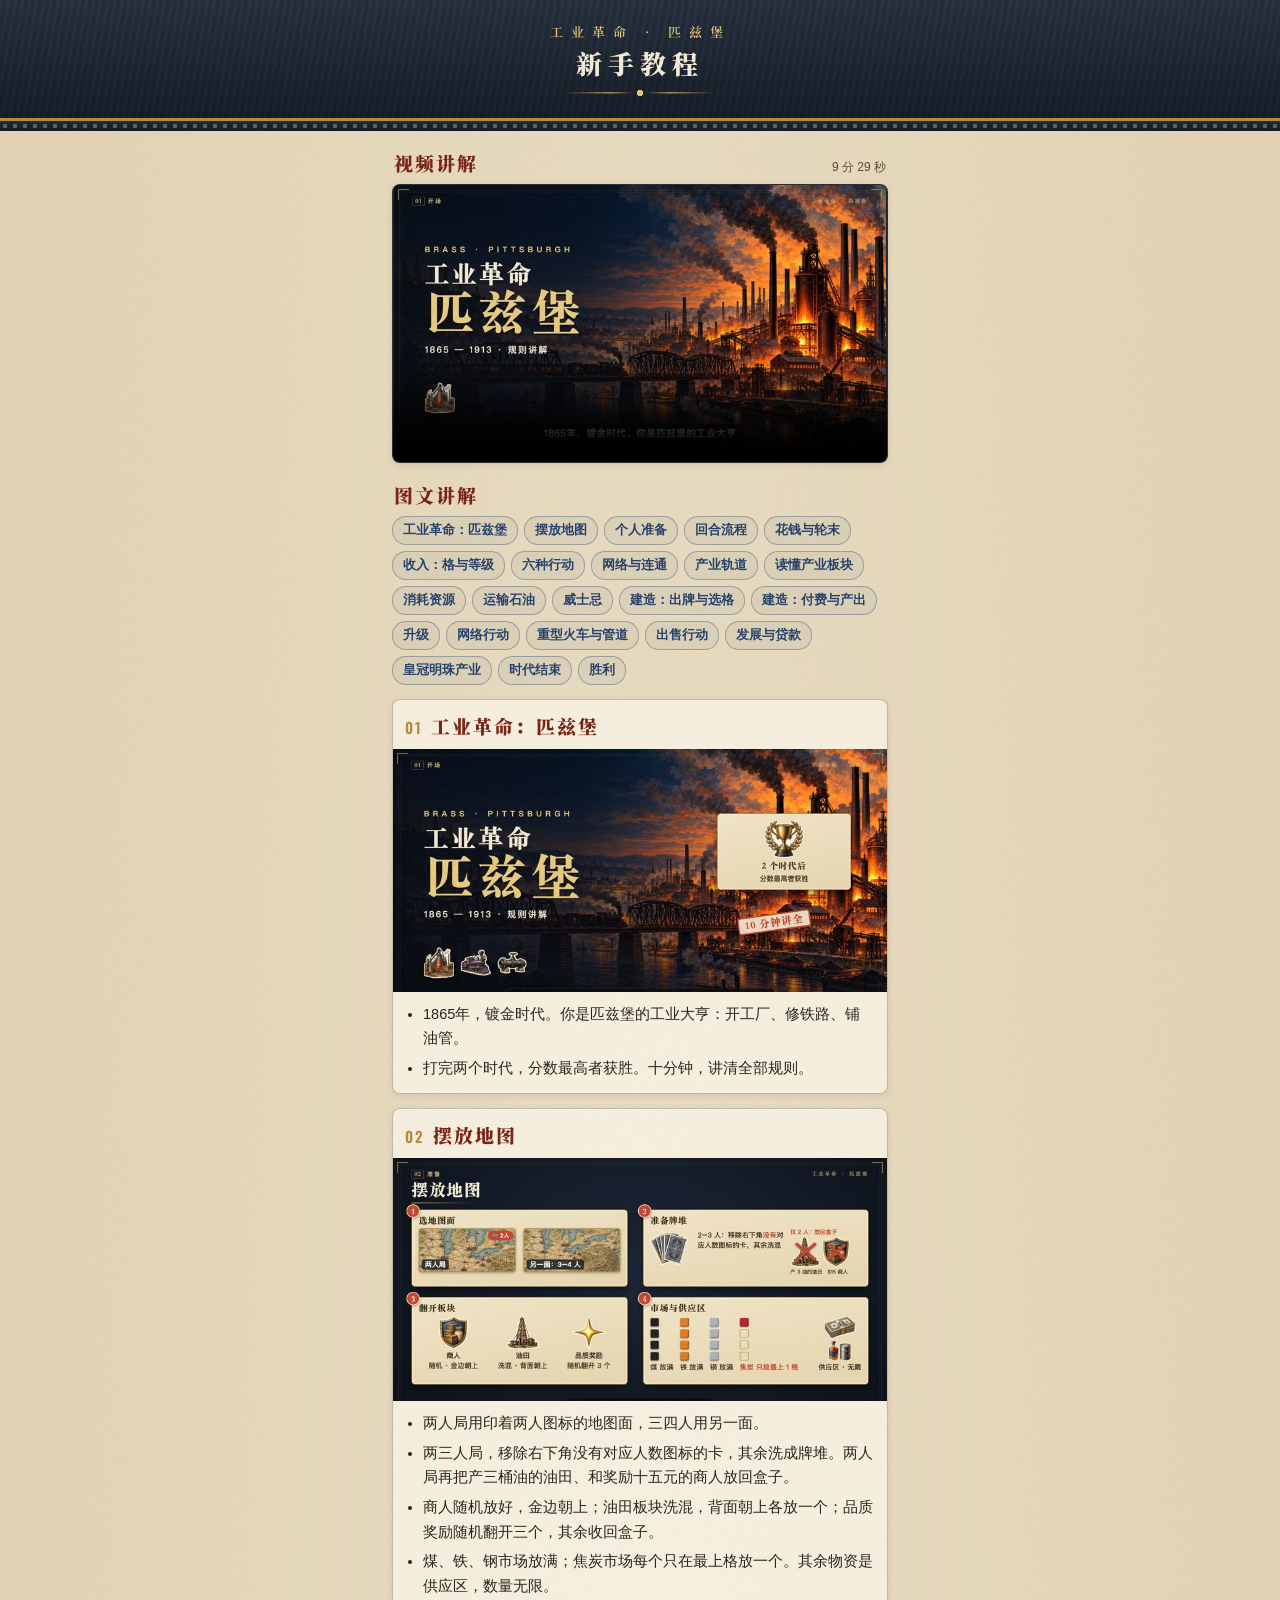
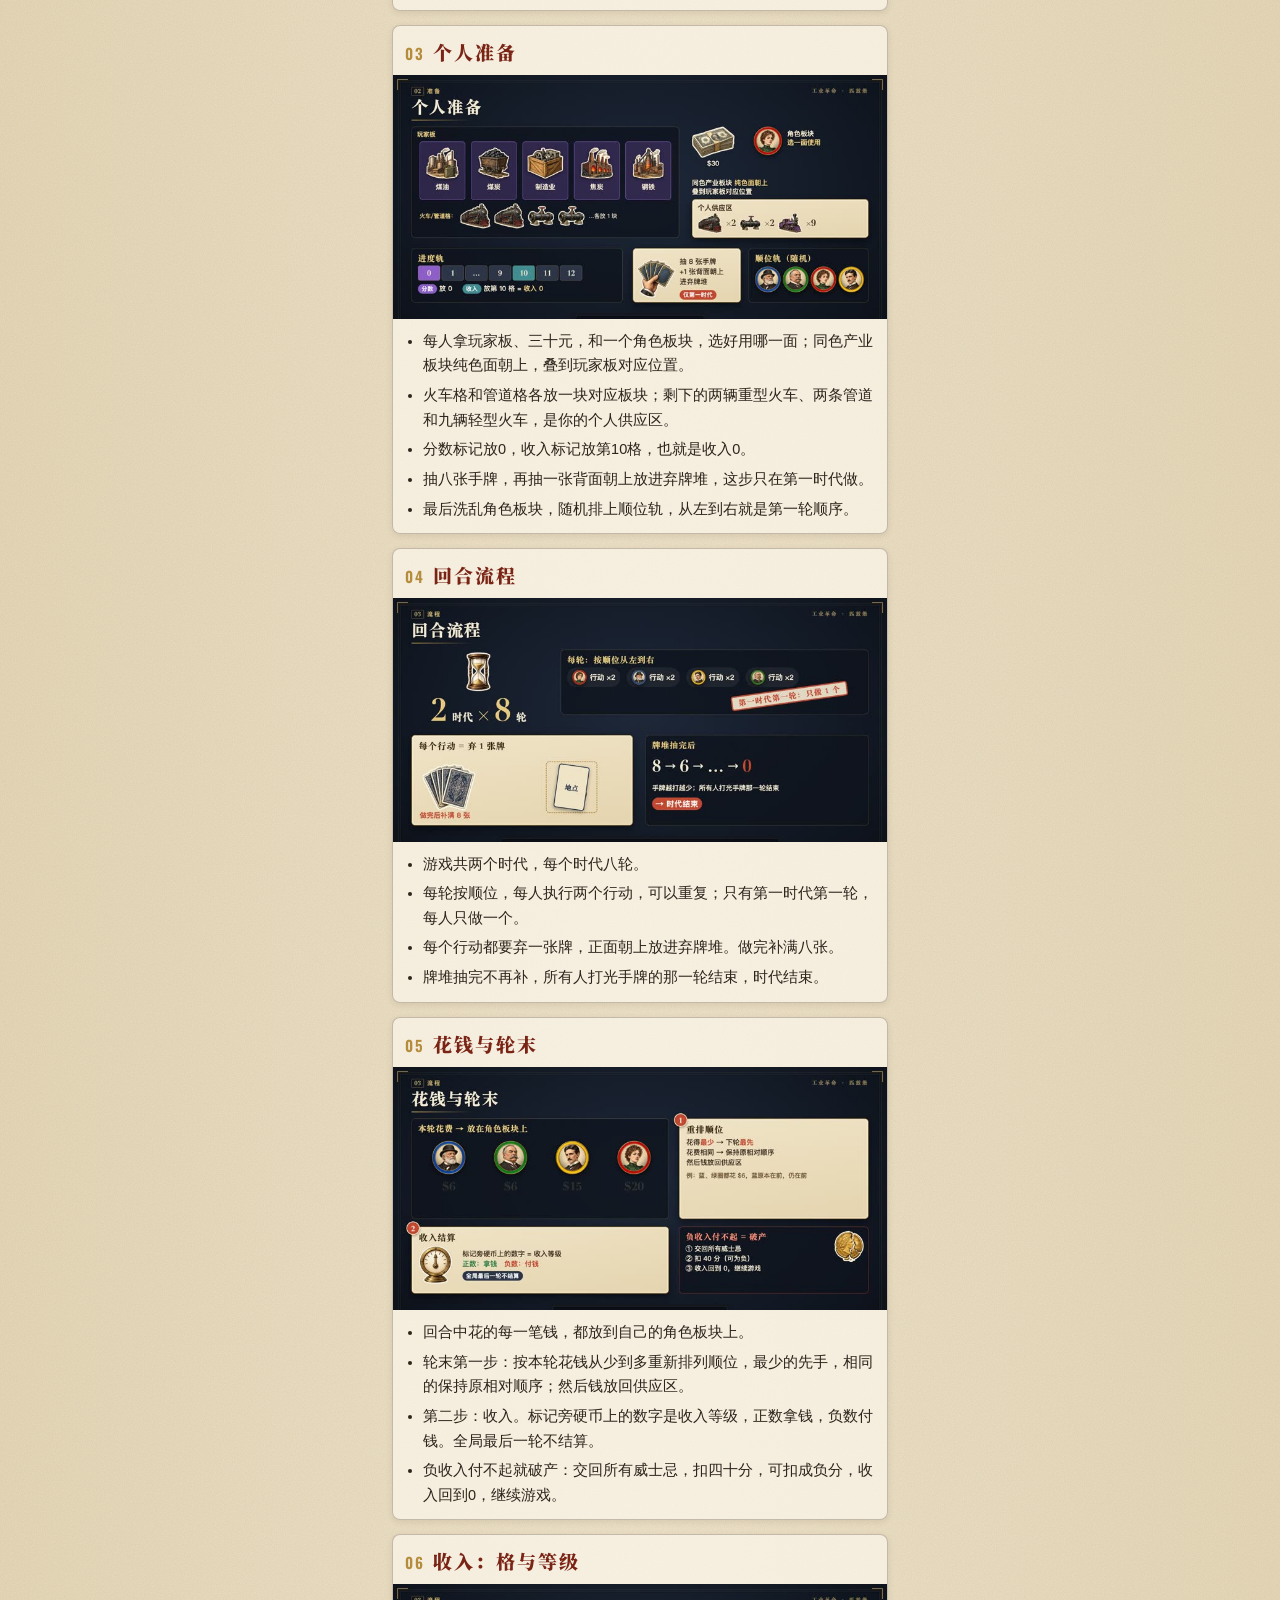
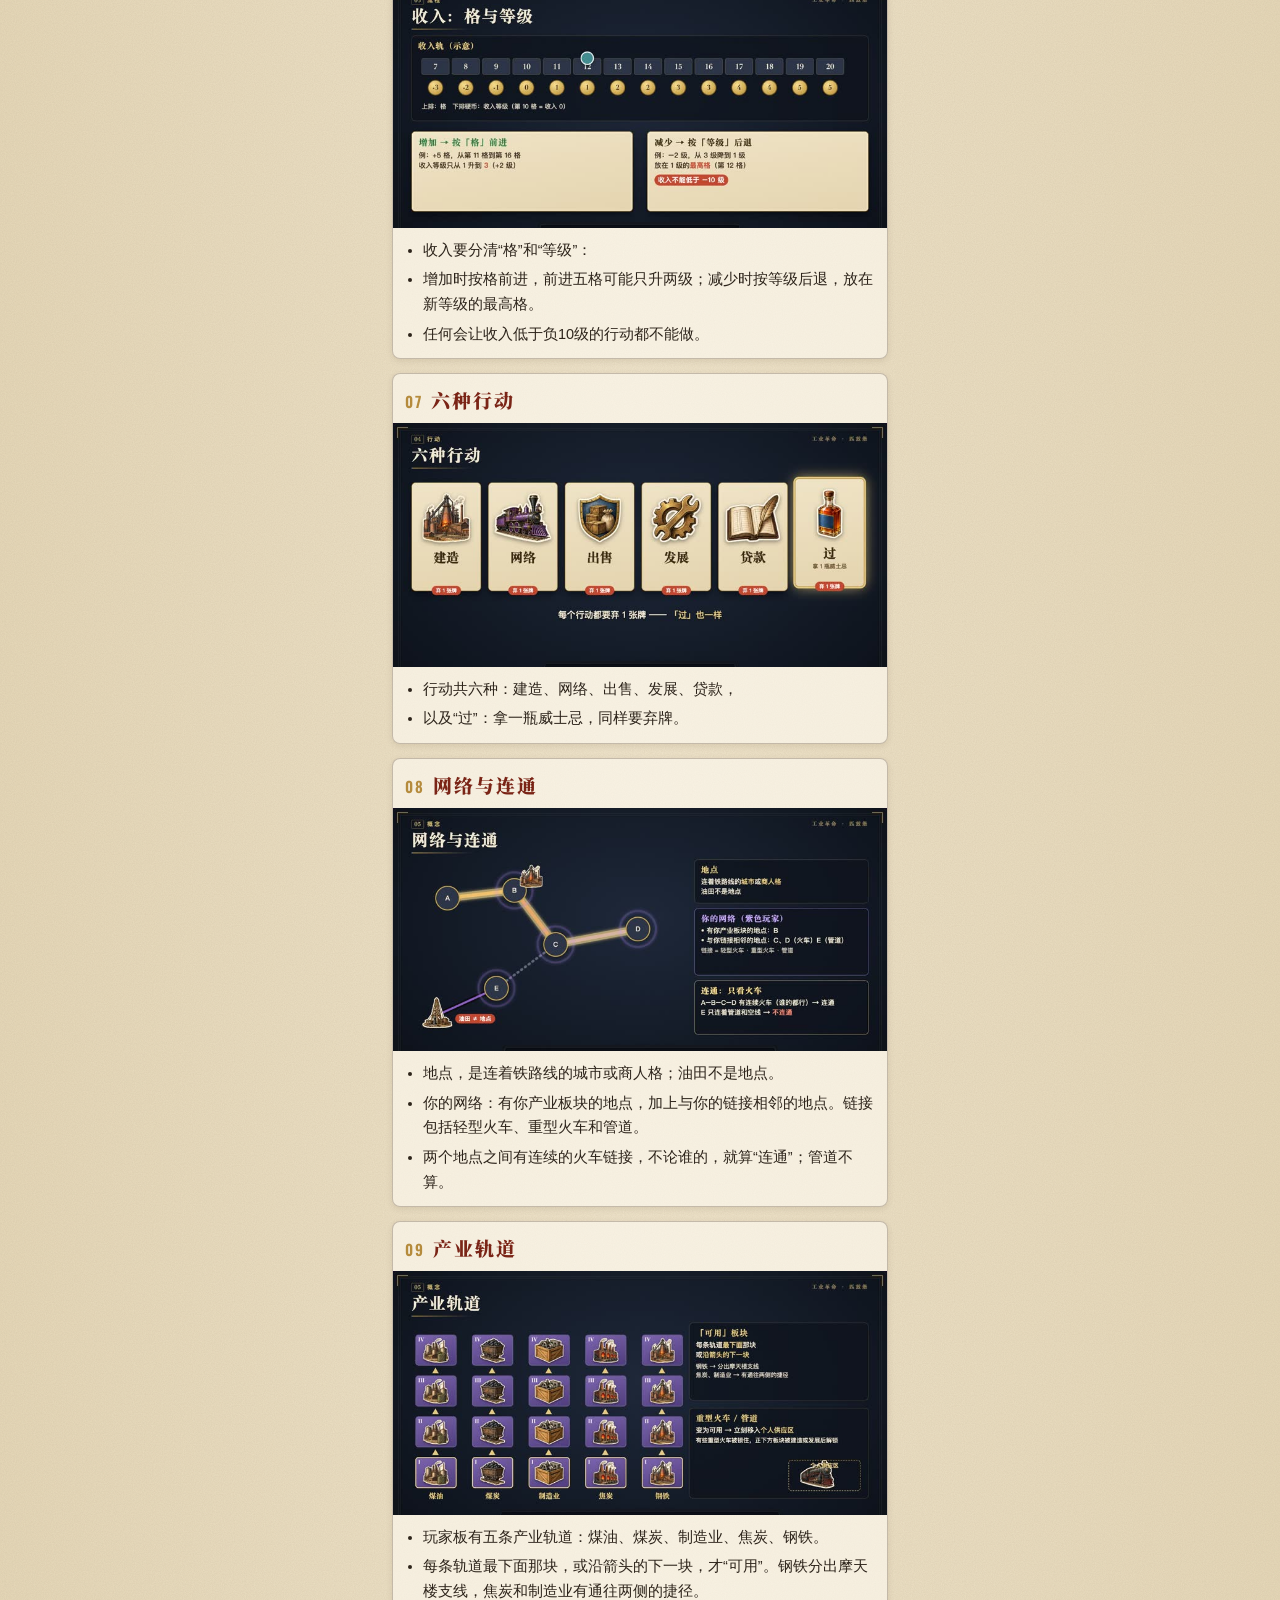
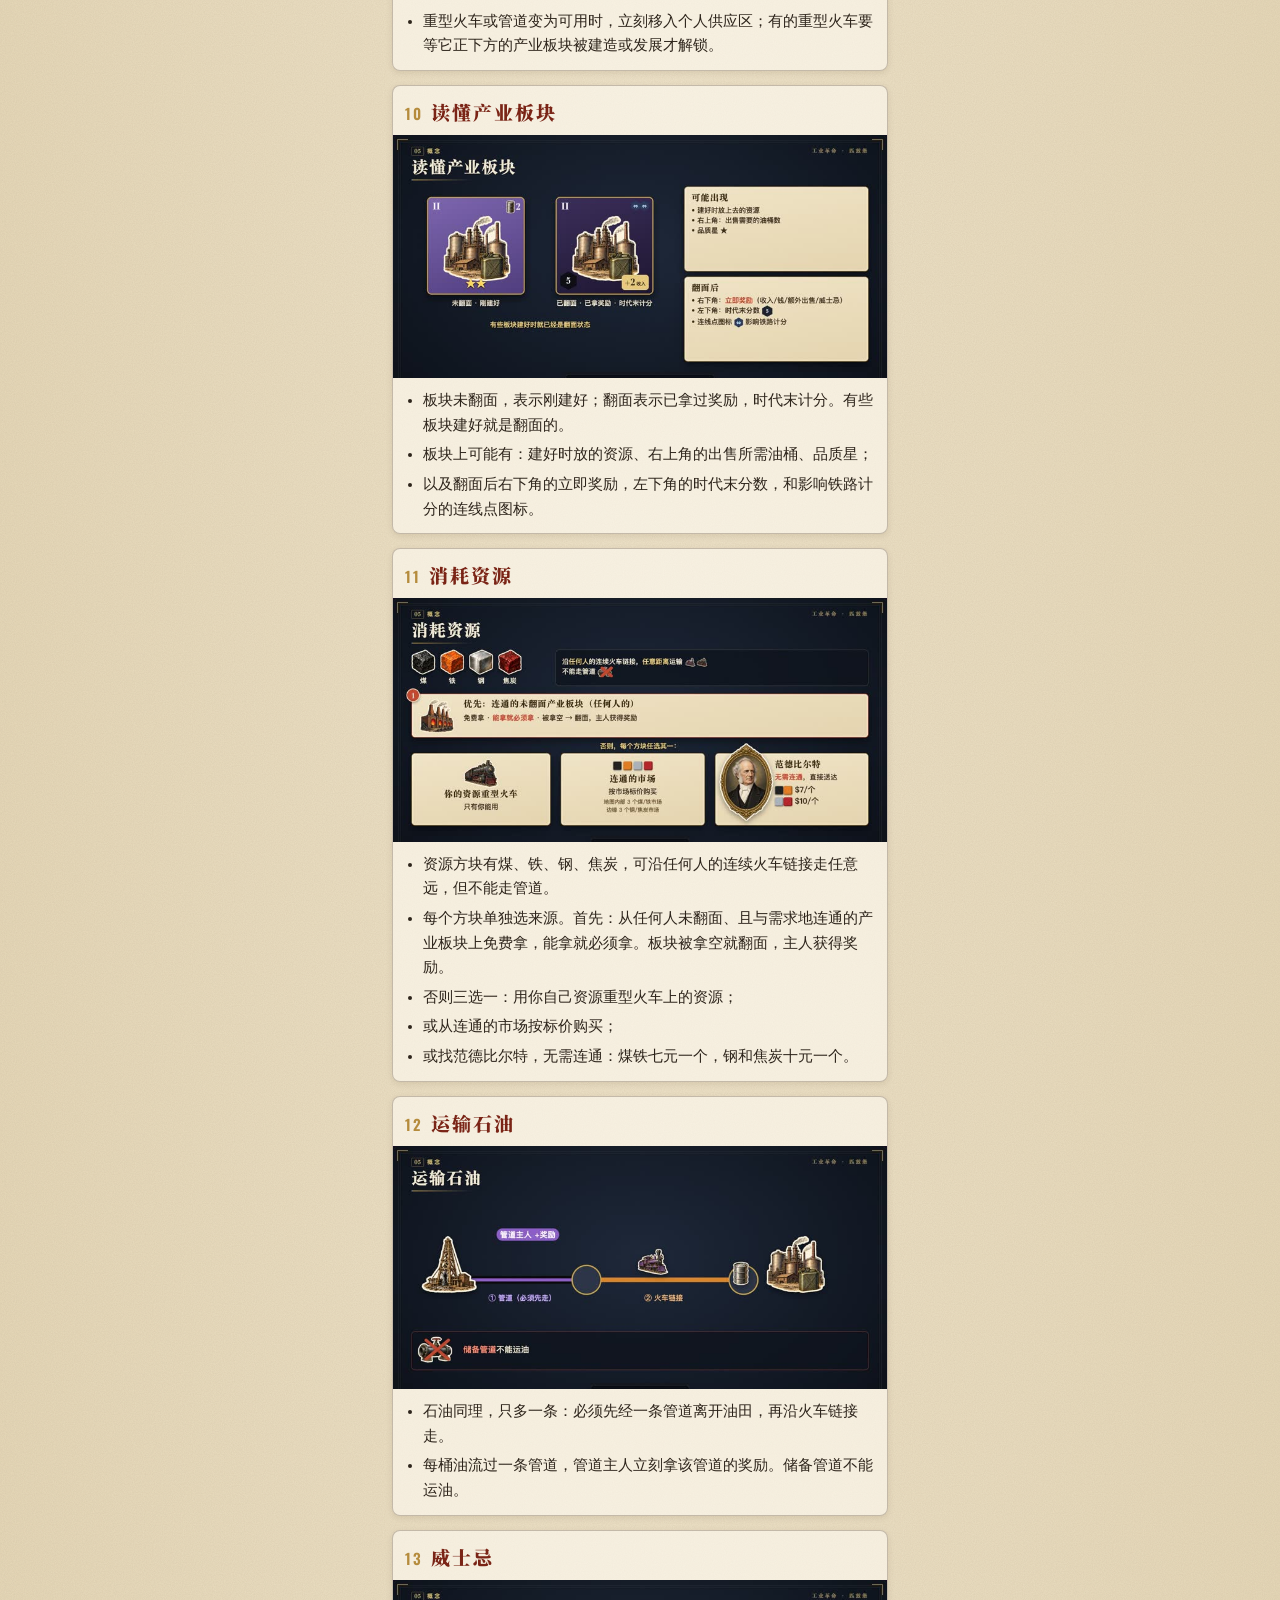
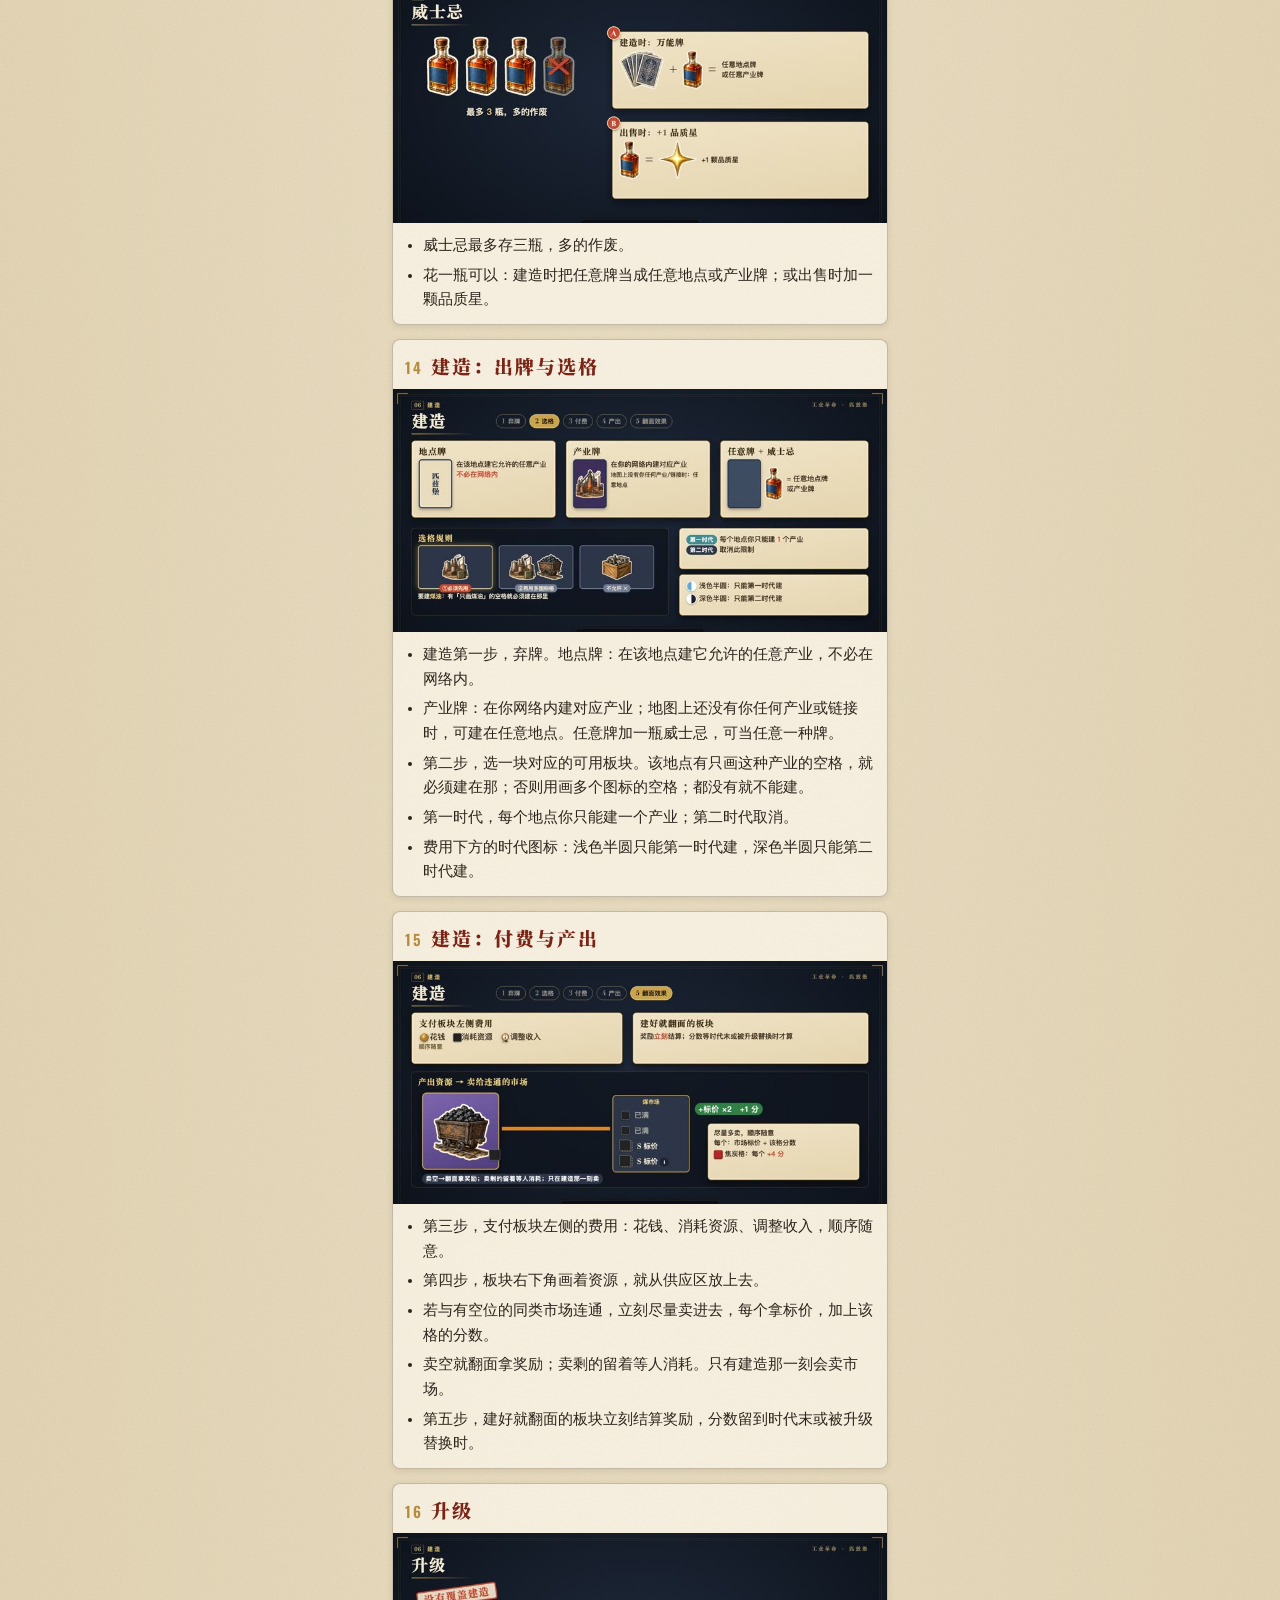
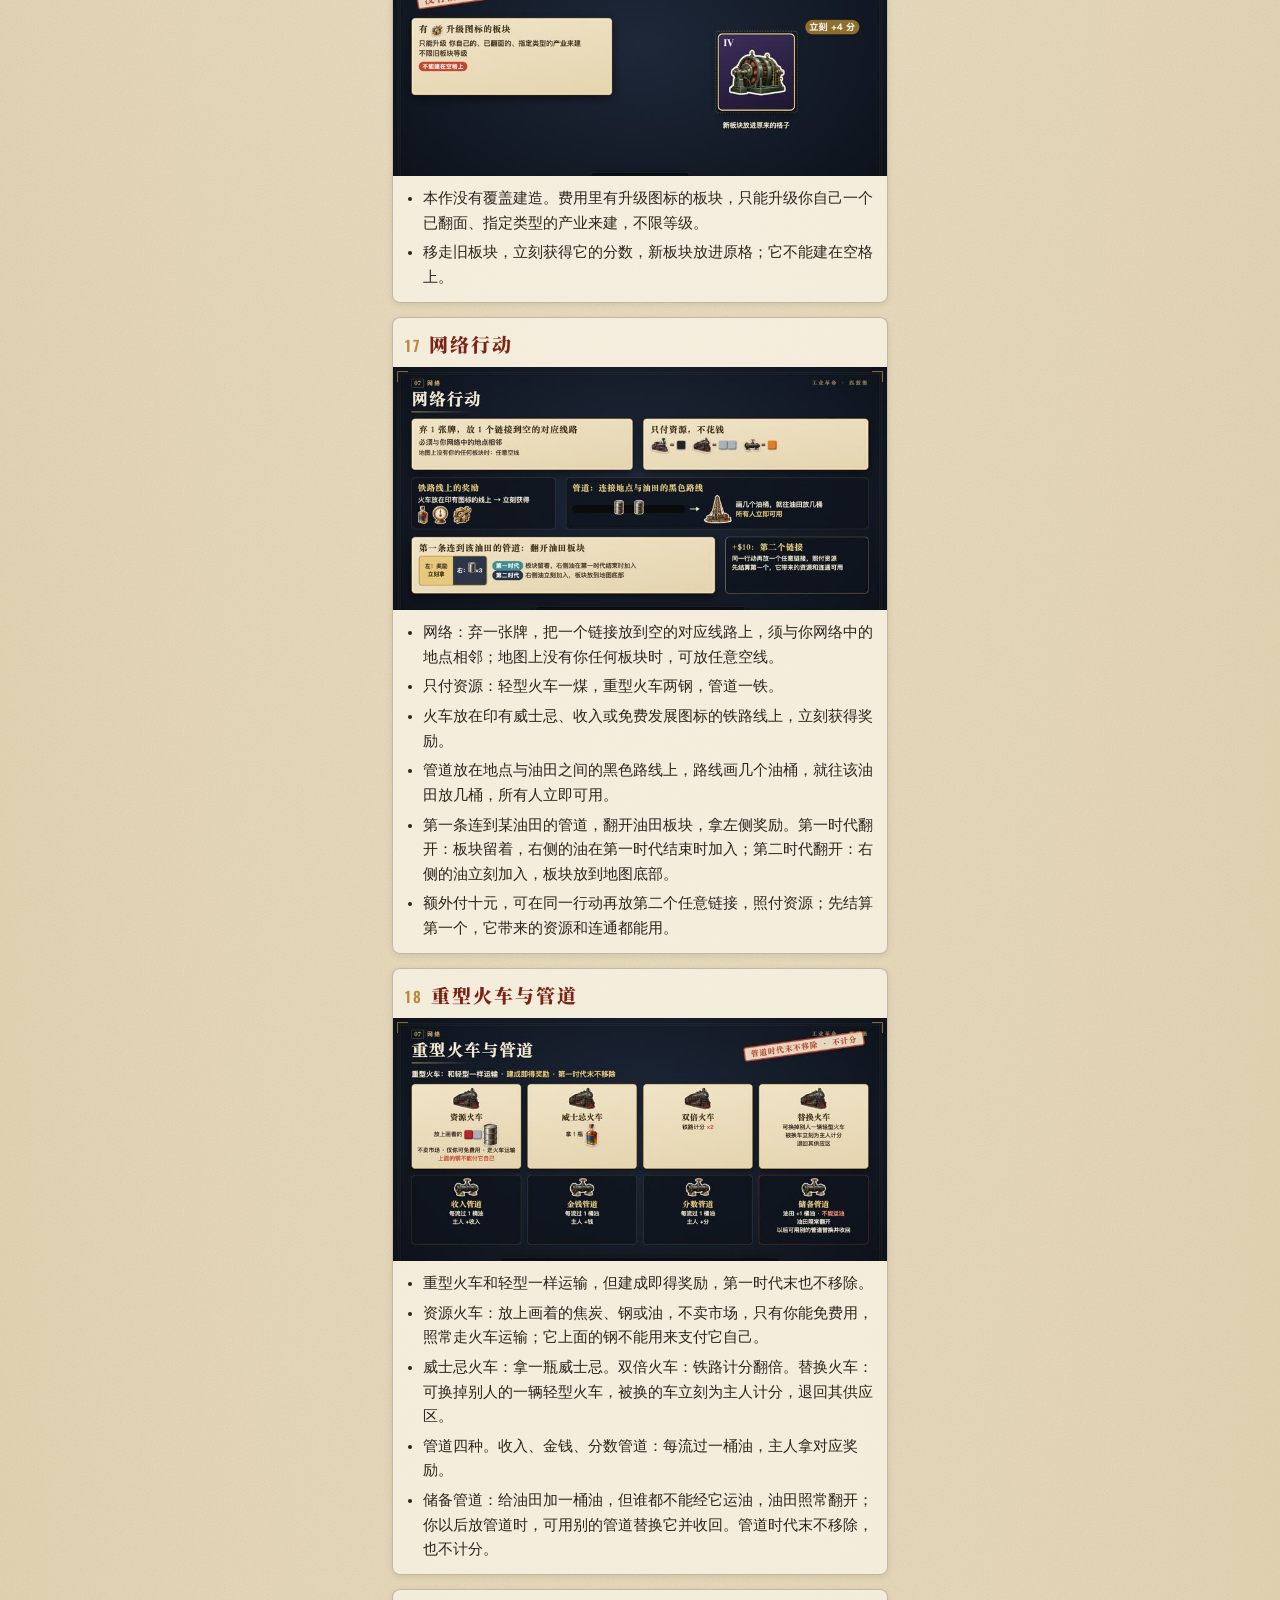
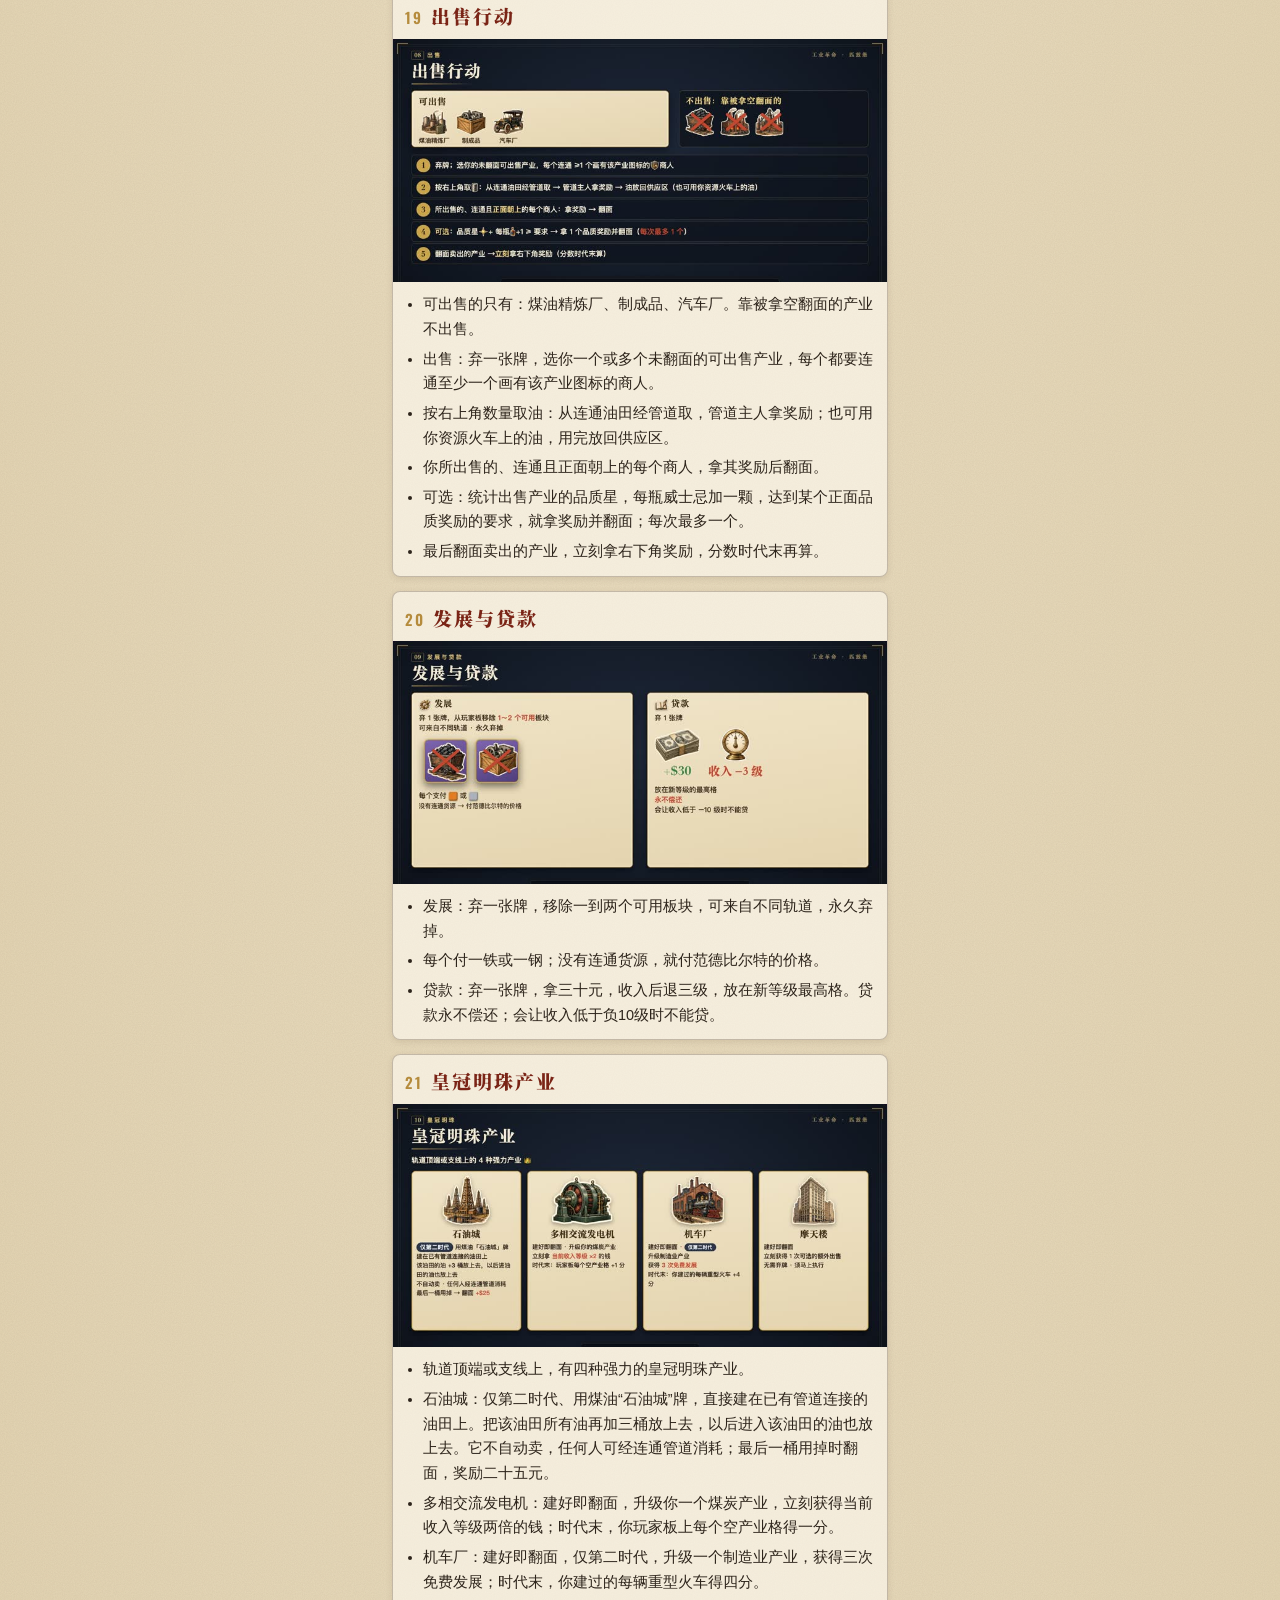
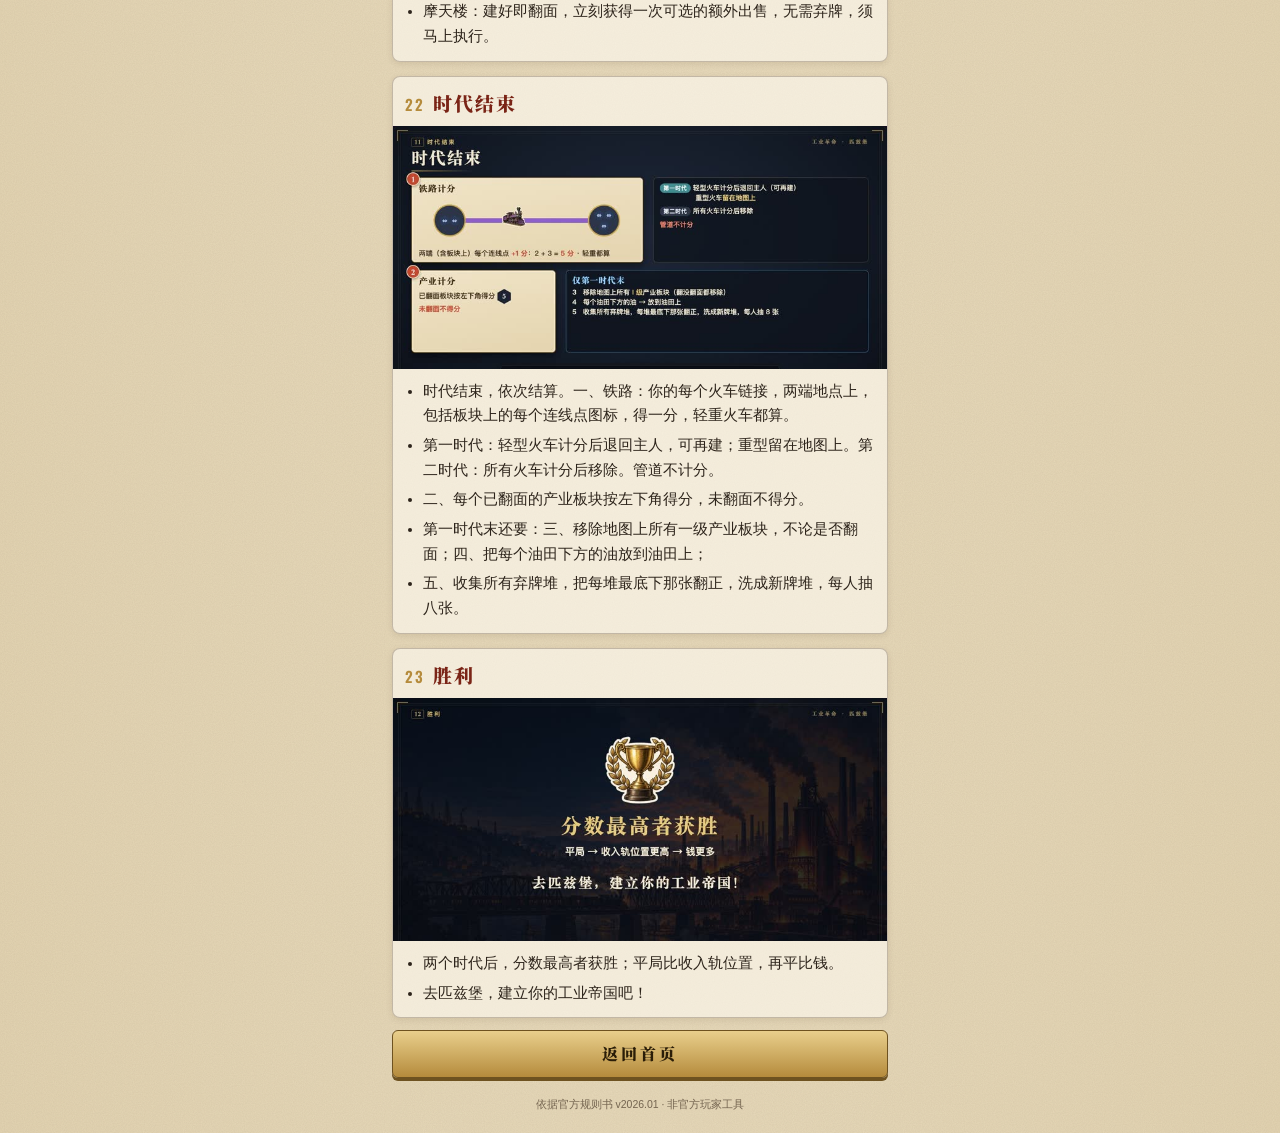
==== commit fb4cc774: "Serve rules video from R2 with Range support; add video to tutorial page Co-Authored-By: Claude Opus" ====
--- a/public/guide.html
+++ b/public/guide.html
@@ -18,6 +18,9 @@
 <div style="position:absolute;width:0;height:0;overflow:hidden"><img src="img/icon-512.jpg" alt=""></div>
 <div class="hero"><div class="en">工业革命 · 匹兹堡</div><h1>新手教程</h1><div class="orn"></div></div><div class="band"></div>
 <div class="wrap guide">
+<h2 class="h">视频讲解<small>9 分 29 秒</small></h2>
+<video class="card vid" controls playsinline preload="none" poster="img/rules-poster.jpg" src="/media/rules.mp4"></video>
+<h2 class="h">图文讲解</h2>
 <nav class="toc"><a href="#s1">工业革命：匹兹堡</a><a href="#s2">摆放地图</a><a href="#s3">个人准备</a><a href="#s4">回合流程</a><a href="#s5">花钱与轮末</a><a href="#s6">收入：格与等级</a><a href="#s7">六种行动</a><a href="#s8">网络与连通</a><a href="#s9">产业轨道</a><a href="#s10">读懂产业板块</a><a href="#s11">消耗资源</a><a href="#s12">运输石油</a><a href="#s13">威士忌</a><a href="#s14">建造：出牌与选格</a><a href="#s15">建造：付费与产出</a><a href="#s16">升级</a><a href="#s17">网络行动</a><a href="#s18">重型火车与管道</a><a href="#s19">出售行动</a><a href="#s20">发展与贷款</a><a href="#s21">皇冠明珠产业</a><a href="#s22">时代结束</a><a href="#s23">胜利</a></nav>
 <section class="card gs" id="s1"><h2 class="h"><span><i>01</i>工业革命：匹兹堡</span></h2>
 <img src="guide/01.jpg" width="800" height="394" alt="工业革命：匹兹堡" loading="eager"><ul><li>1865年，镀金时代。你是匹兹堡的工业大亨：开工厂、修铁路、铺油管。</li><li>打完两个时代，分数最高者获胜。十分钟，讲清全部规则。</li></ul></section>
--- a/public/style.css
+++ b/public/style.css
@@ -203,7 +203,8 @@
 /* illustrated tutorial (guide.html) */
 a.btn{text-align:center;line-height:45px;text-decoration:none}
 a.btn.ghost{line-height:35px}
-.guide .toc{display:flex;flex-wrap:wrap;gap:6px;margin:14px 0 4px}
+.guide .vid{display:block;width:100%;aspect-ratio:16/9;padding:0;background:var(--steel);overflow:hidden}
+.guide .toc{display:flex;flex-wrap:wrap;gap:6px;margin:0 0 4px}
 .guide .toc a{padding:5px 10px;border-radius:14px;border:1px solid rgba(38,64,106,.35);background:rgba(38,64,106,.06);color:var(--navy);font:600 12.5px var(--sans);text-decoration:none}
 .gs{margin-top:14px;padding:0 0 12px;overflow:hidden;scroll-margin-top:10px}
 .gs h2.h{margin:12px 12px 10px}
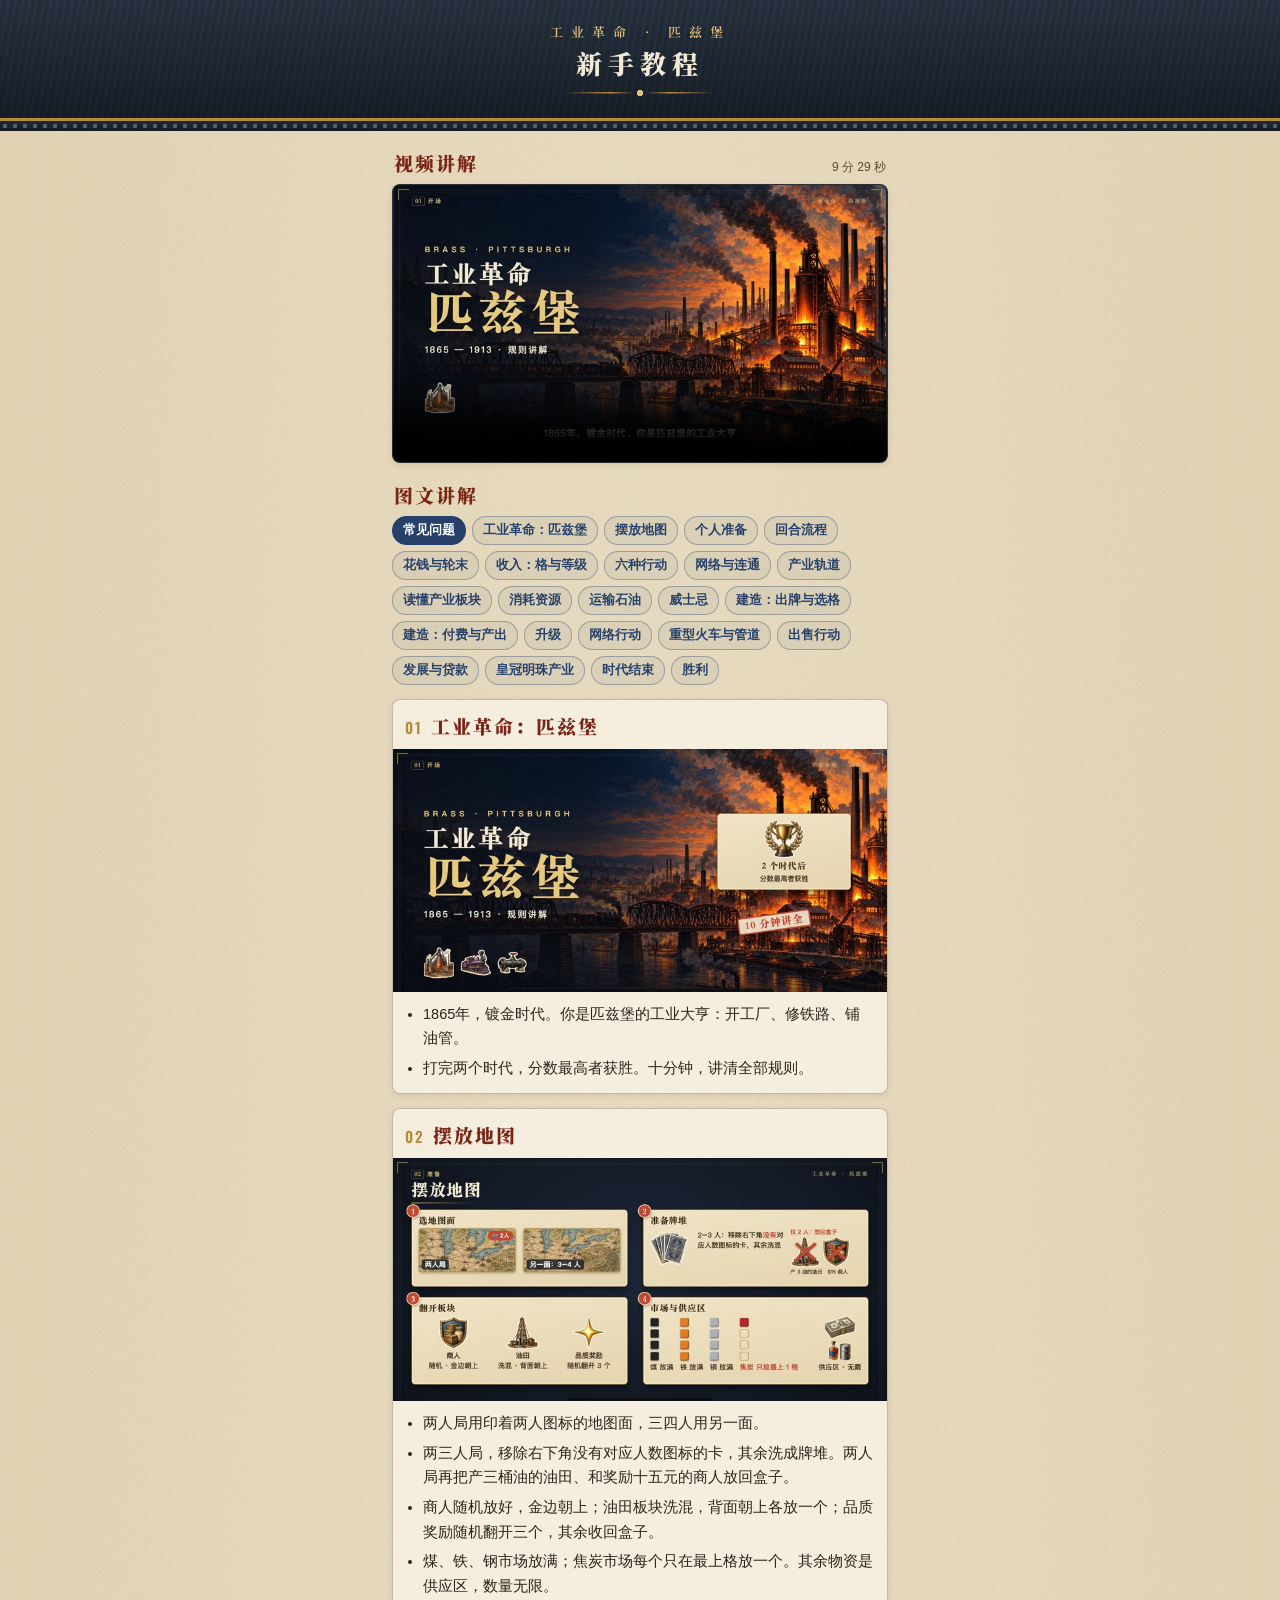
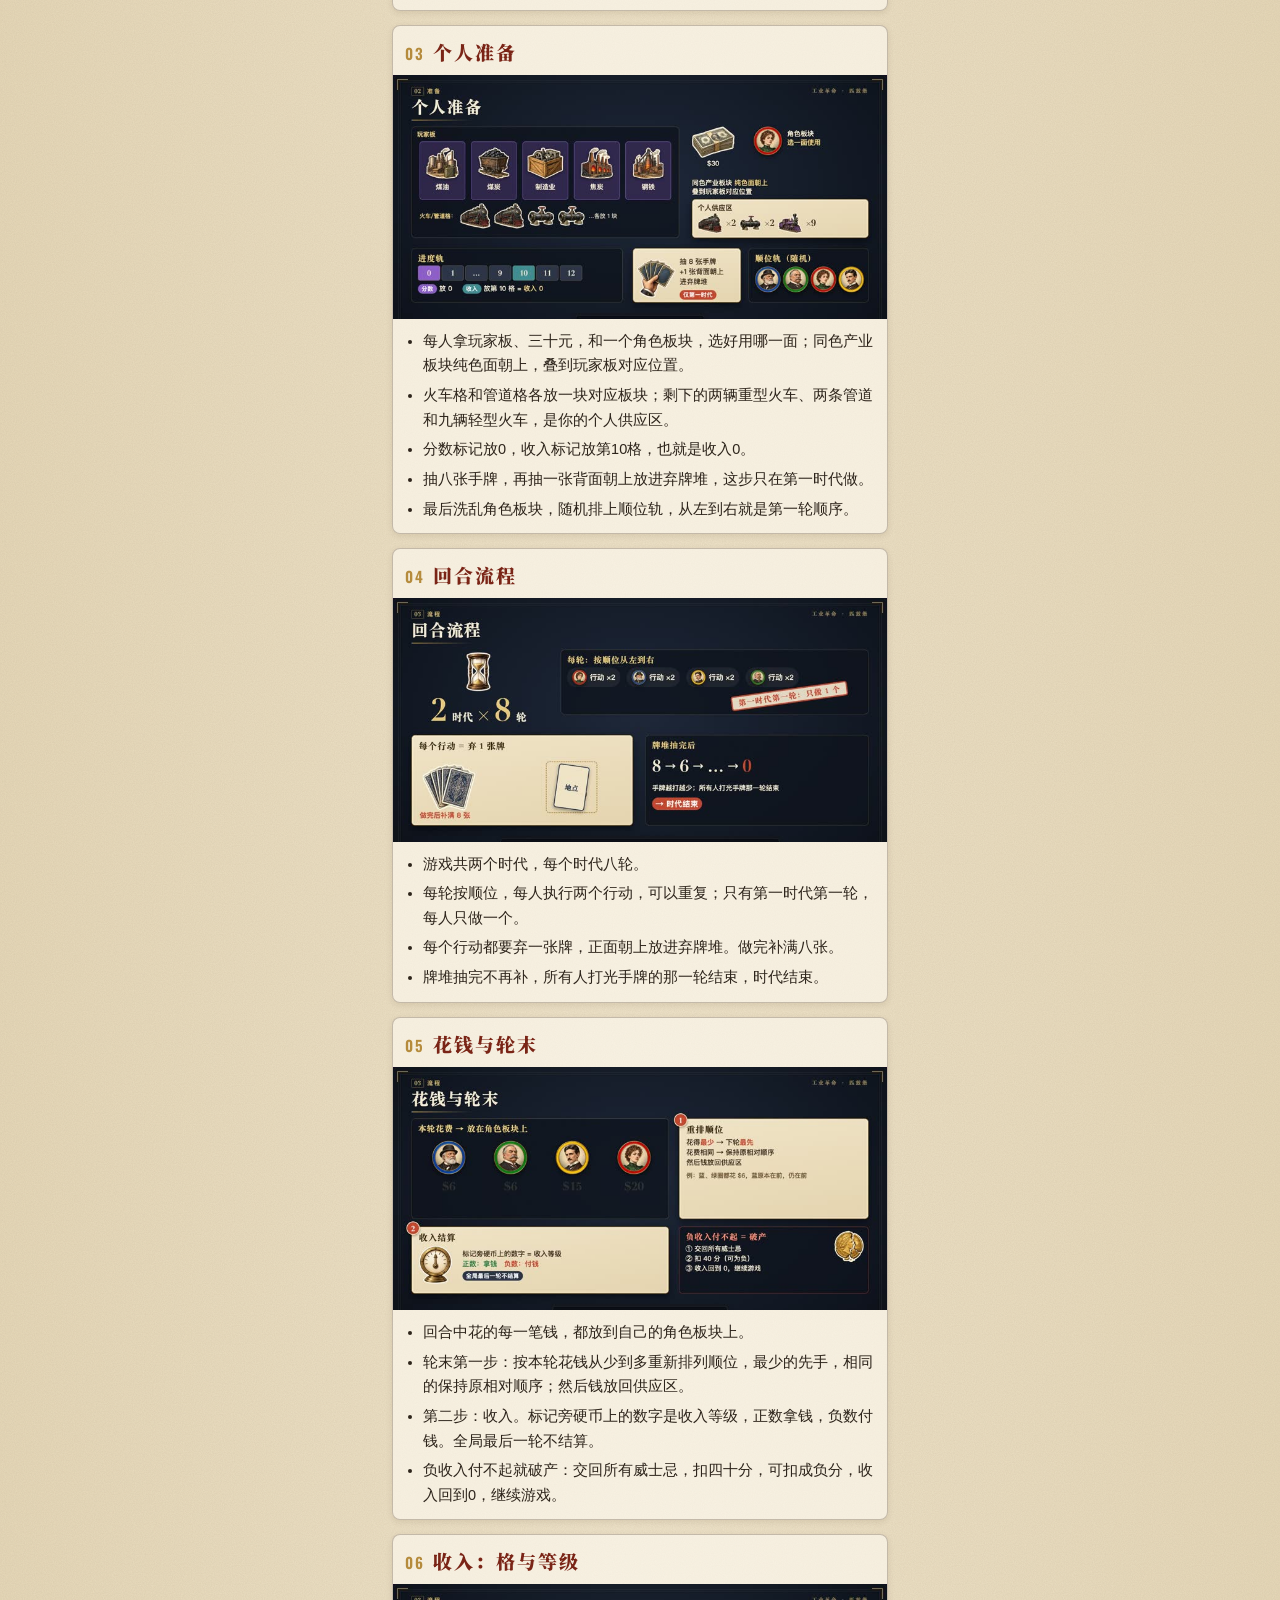
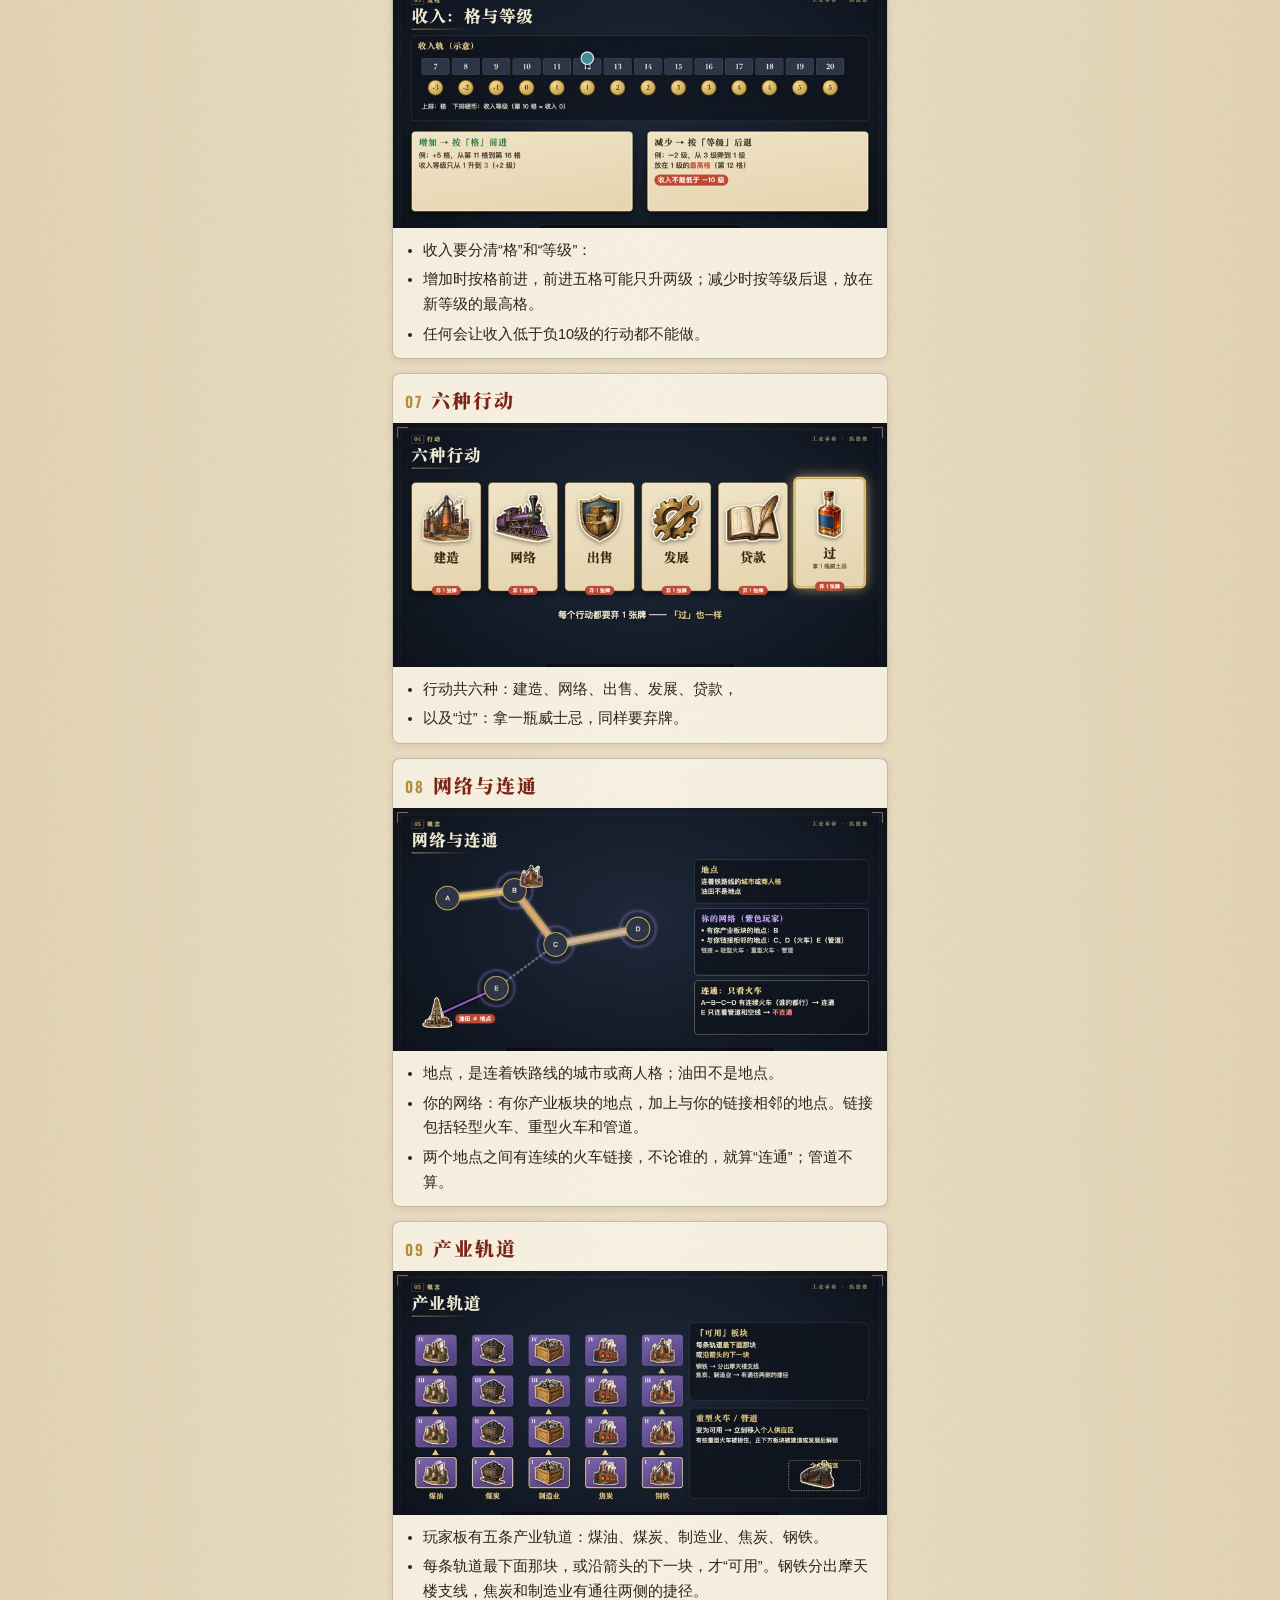
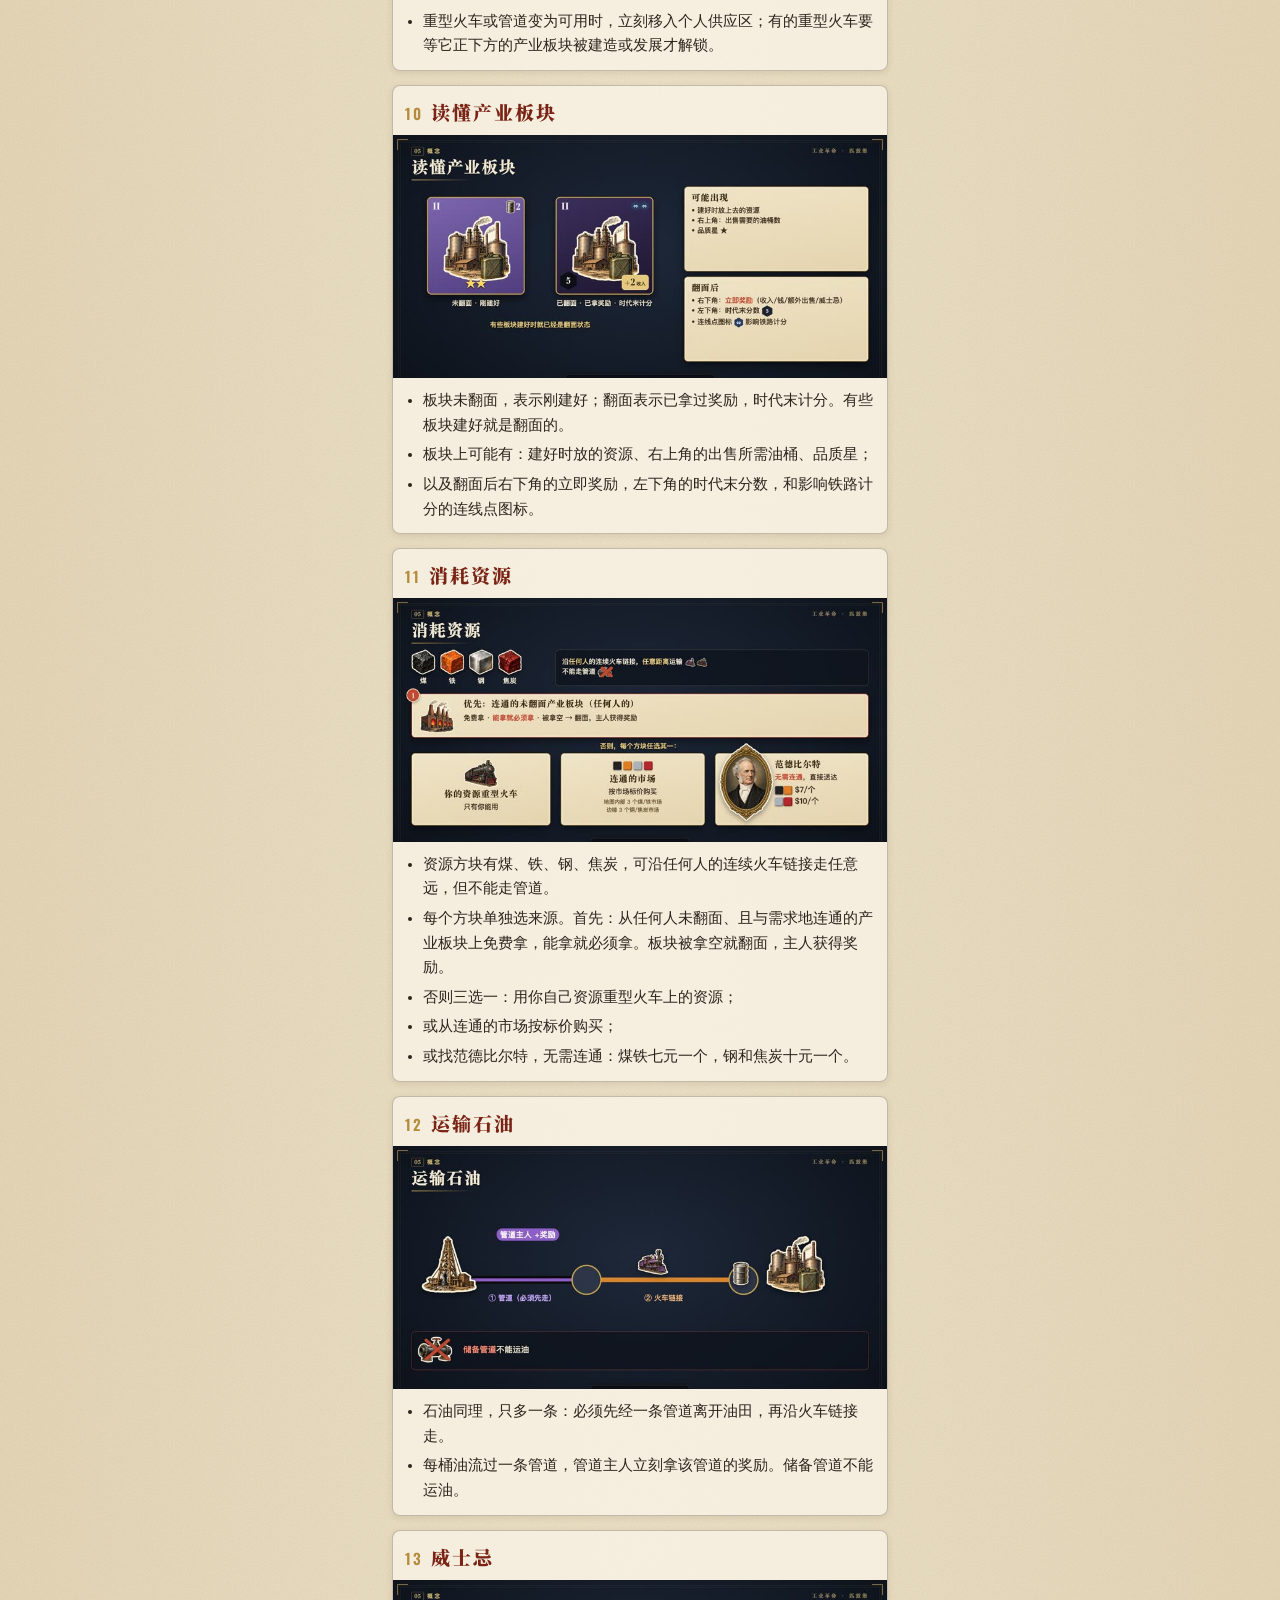
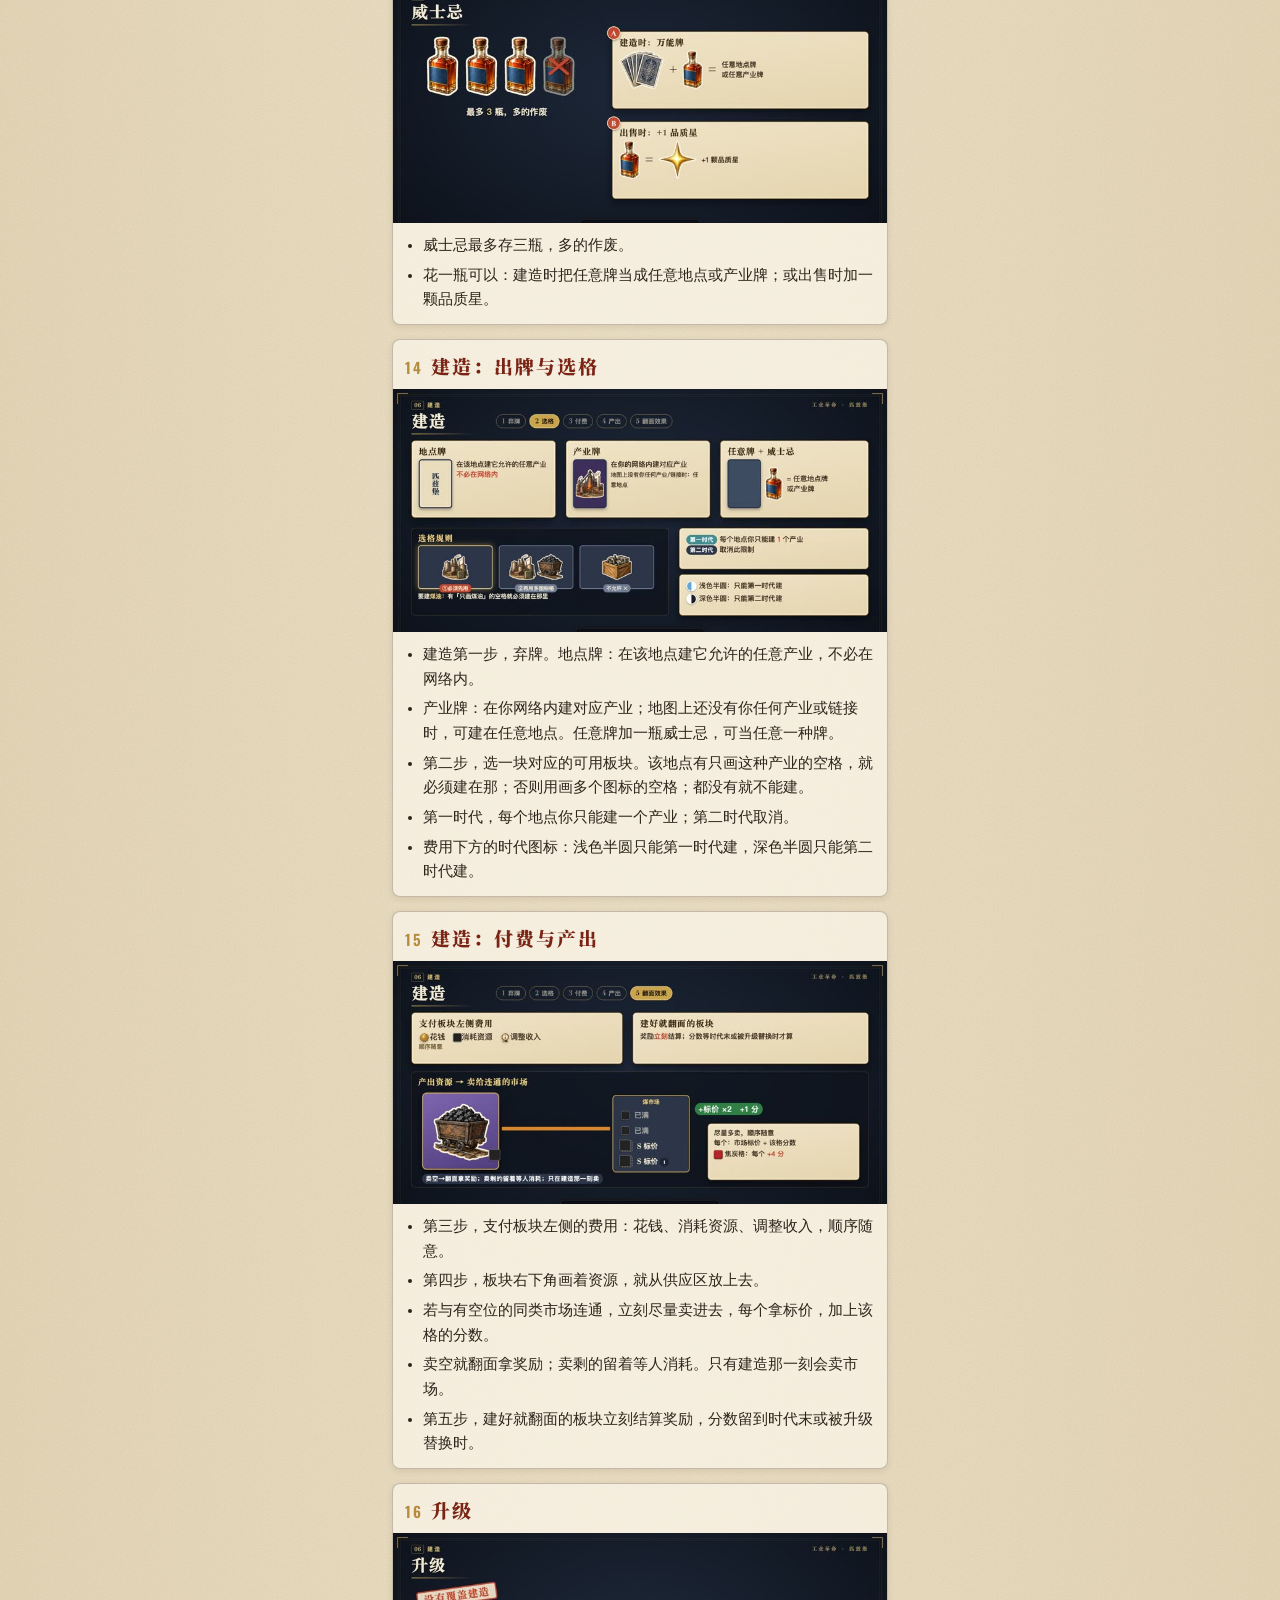
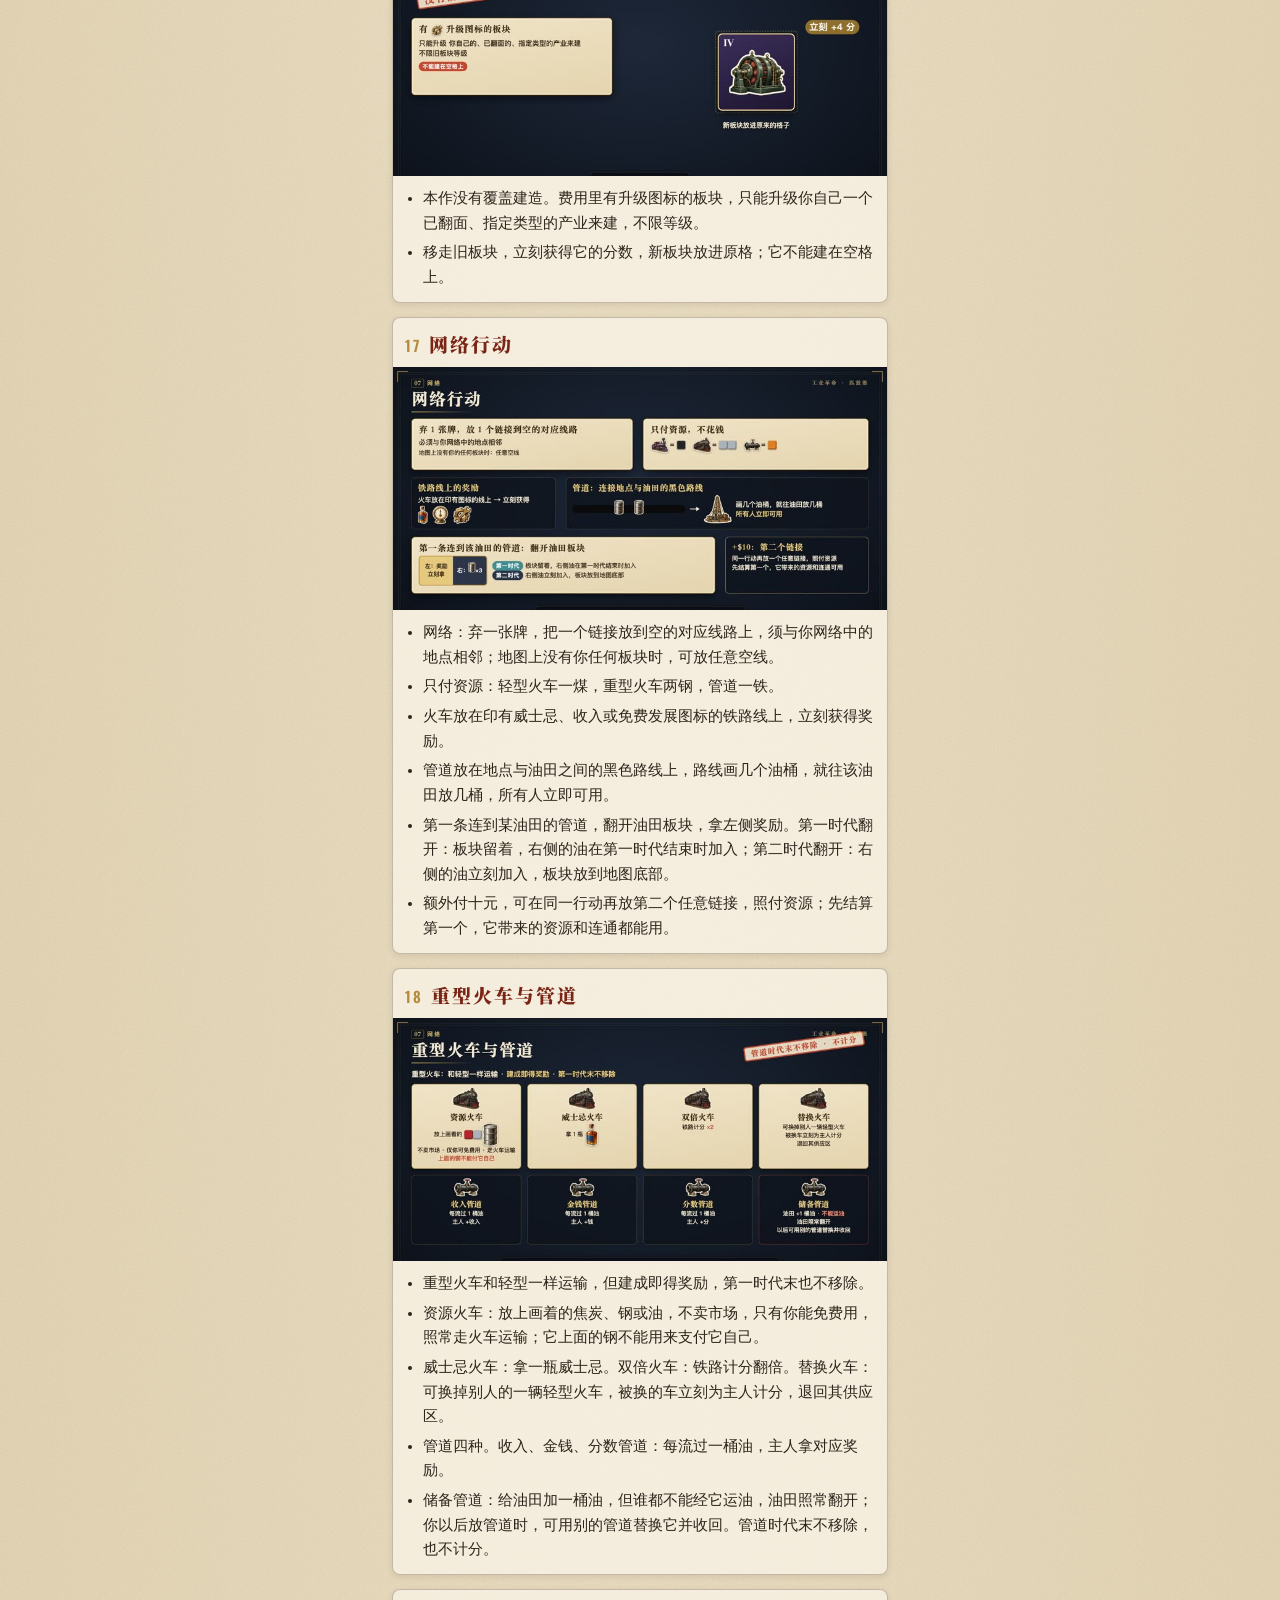
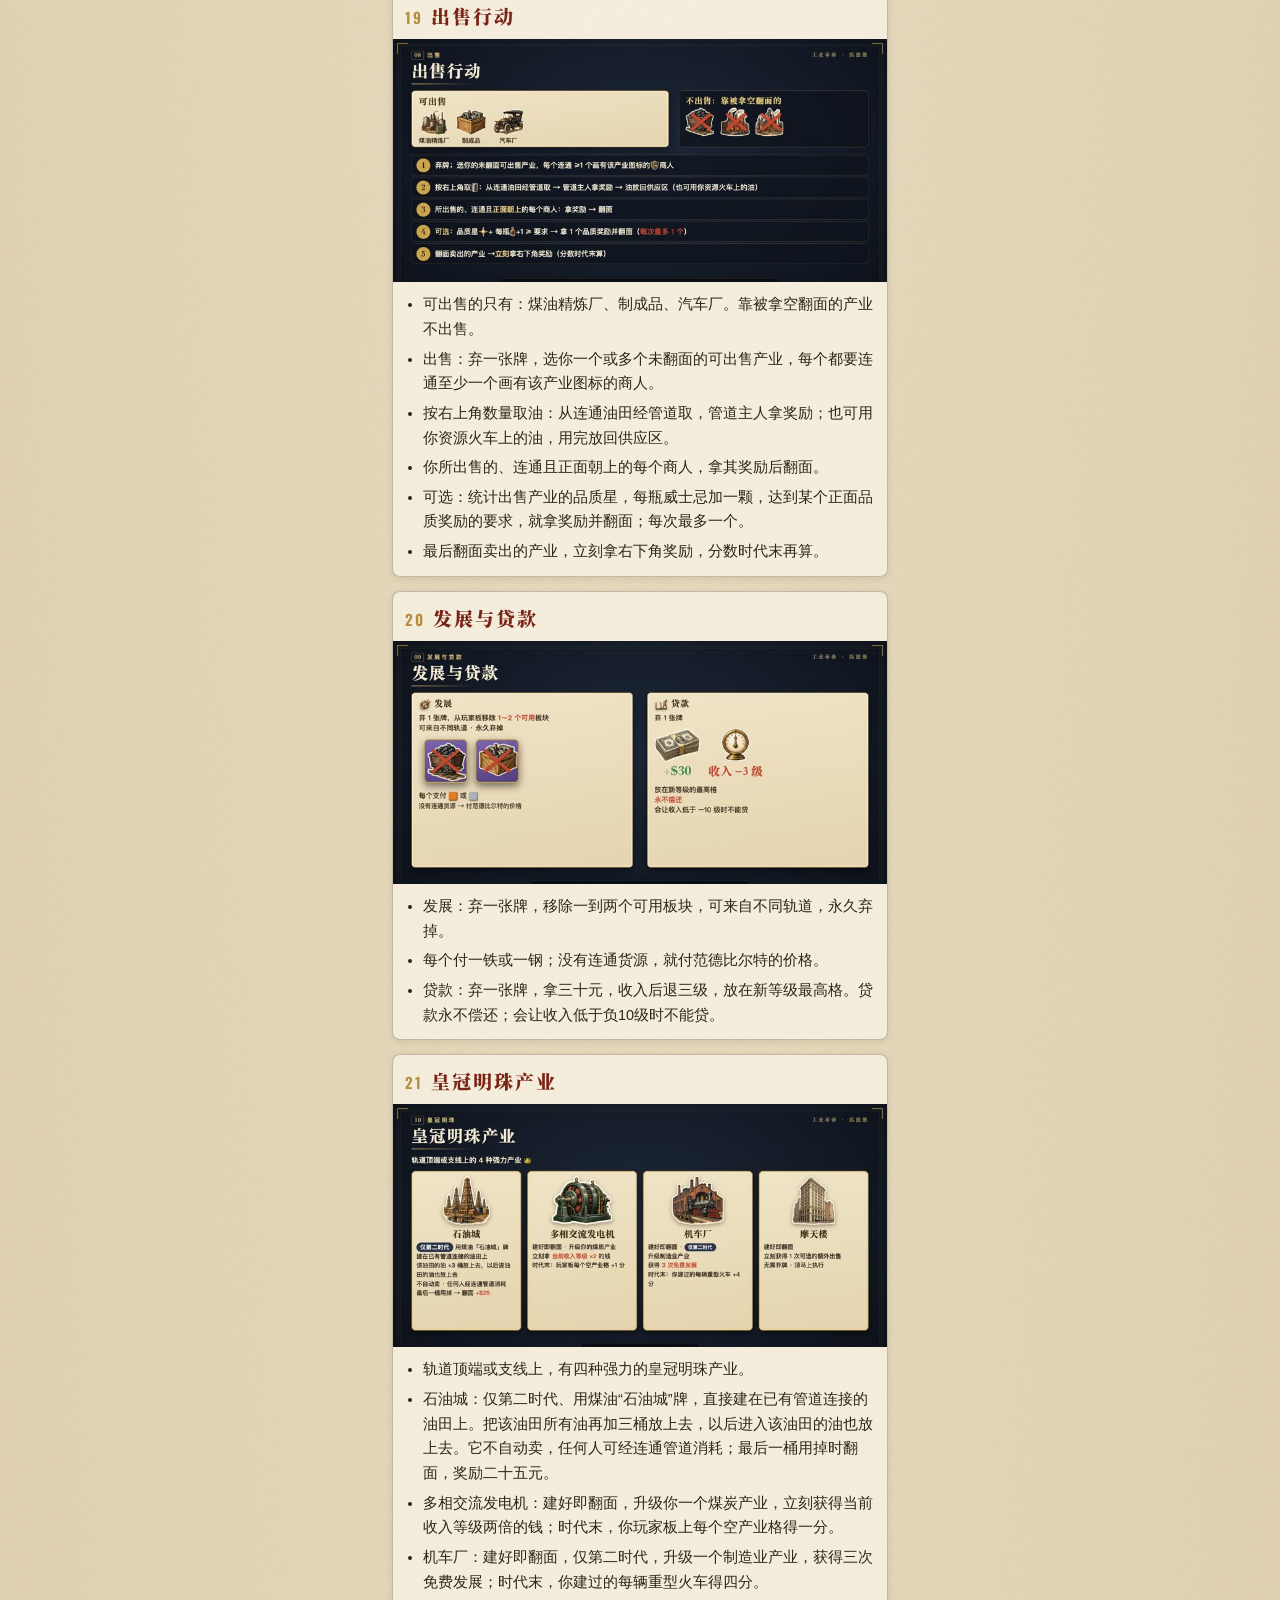
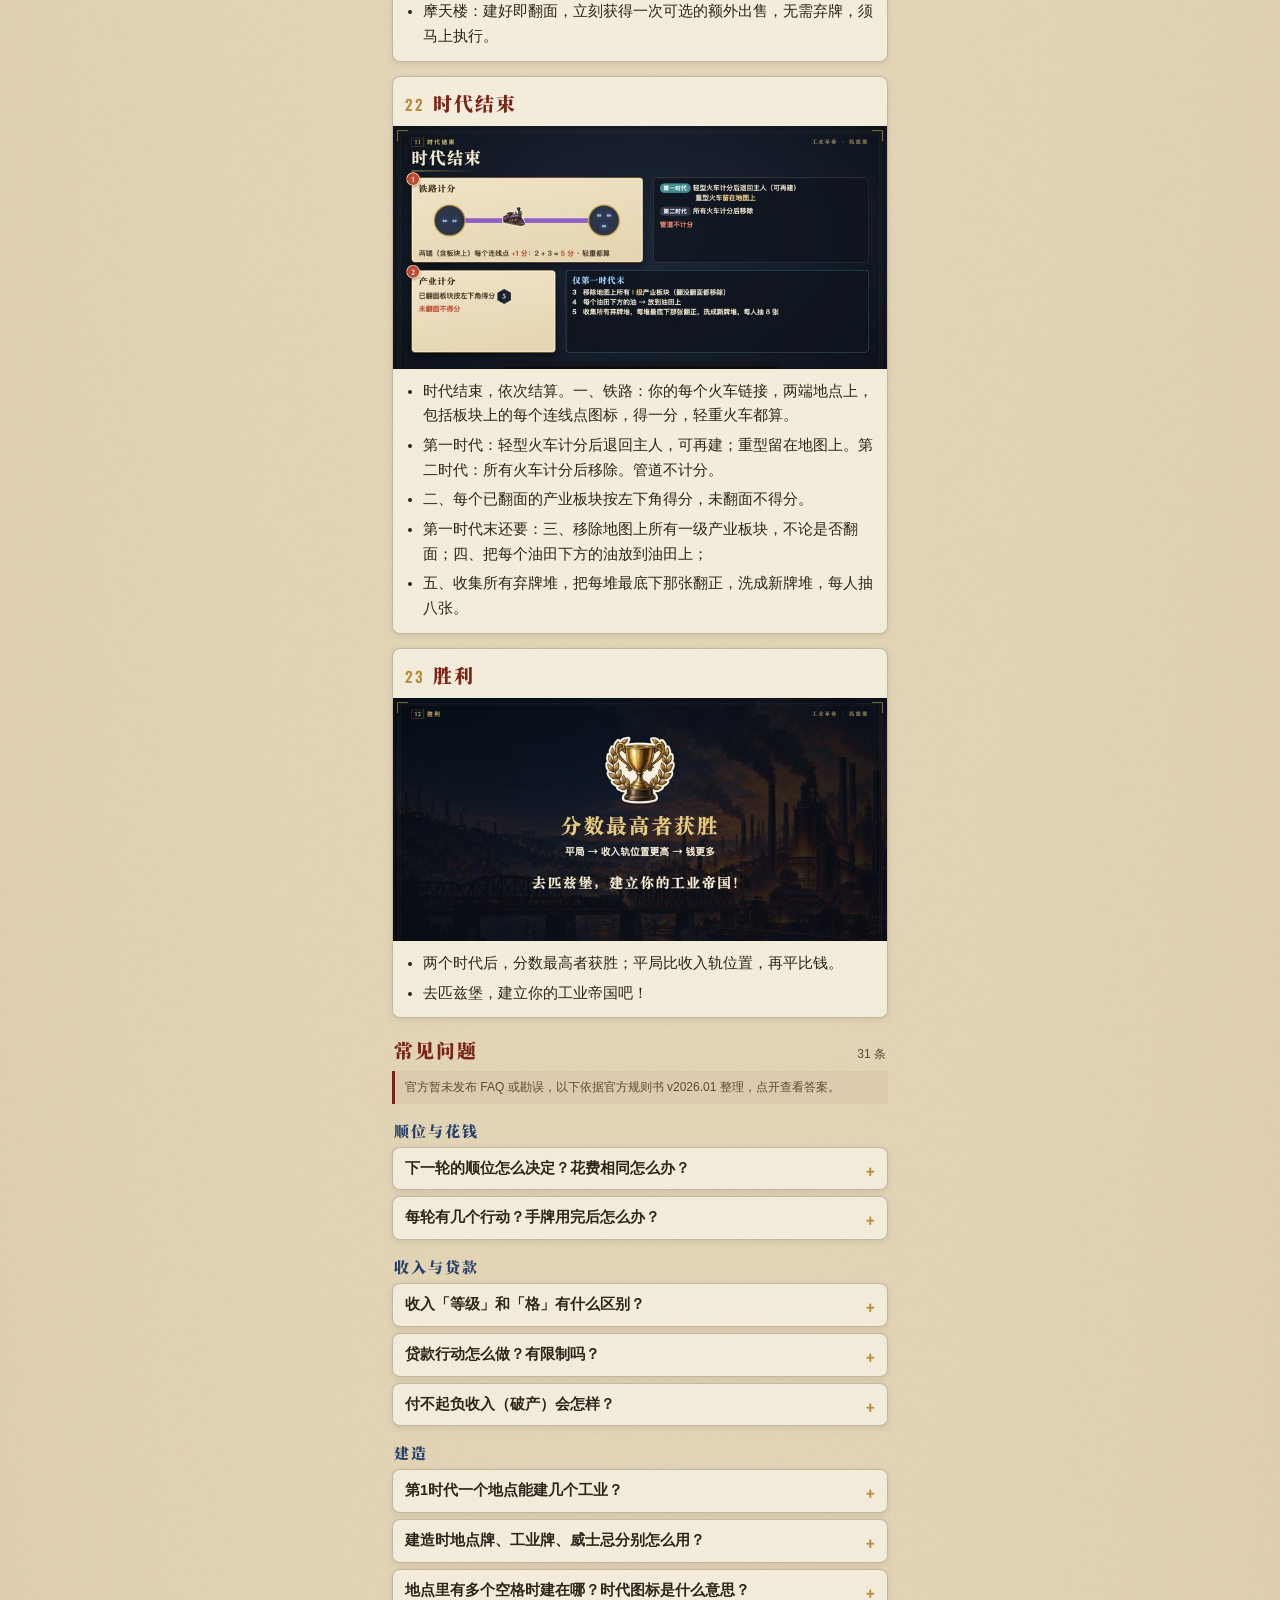
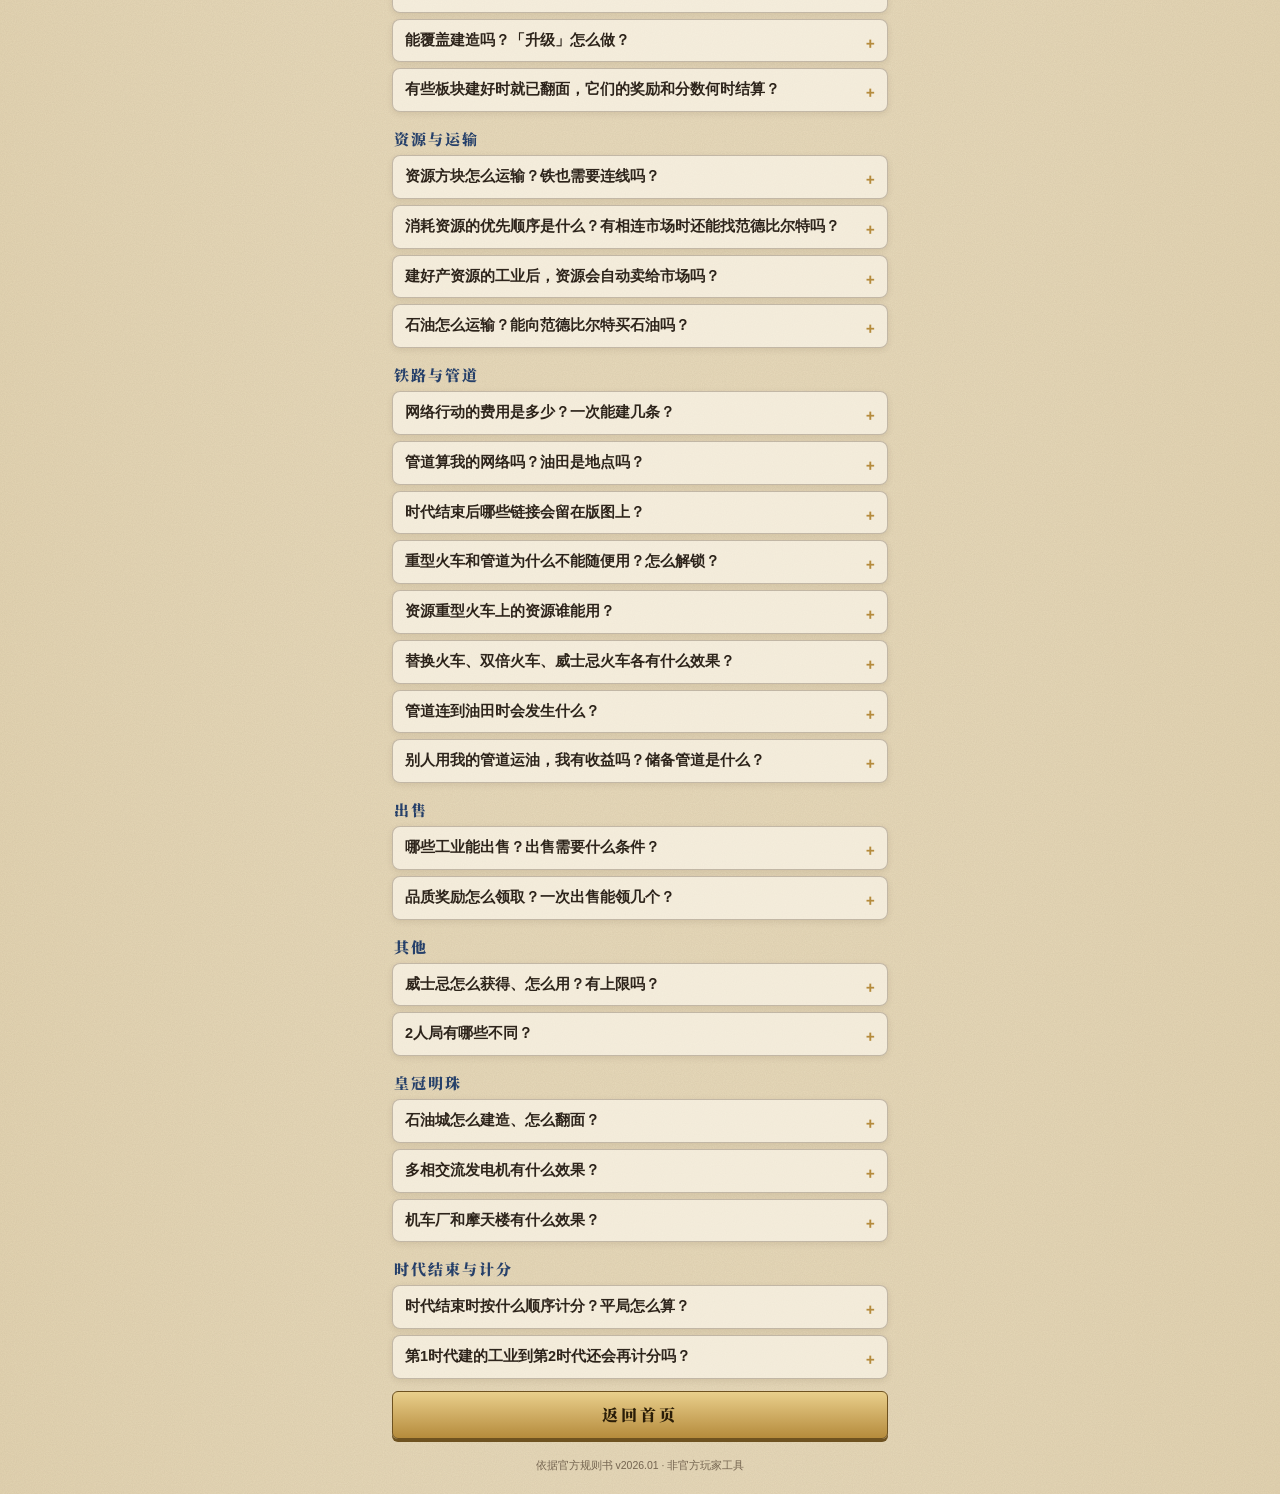
==== commit 2bc89af1: "Add FAQ section to the tutorial page, compiled from the official rulebook Co-Authored-By: Claude Opu" ====
--- a/public/guide.html
+++ b/public/guide.html
@@ -21,7 +21,7 @@
 <h2 class="h">视频讲解<small>9 分 29 秒</small></h2>
 <video class="card vid" controls playsinline preload="none" poster="img/rules-poster.jpg" src="/media/rules.mp4"></video>
 <h2 class="h">图文讲解</h2>
-<nav class="toc"><a href="#s1">工业革命：匹兹堡</a><a href="#s2">摆放地图</a><a href="#s3">个人准备</a><a href="#s4">回合流程</a><a href="#s5">花钱与轮末</a><a href="#s6">收入：格与等级</a><a href="#s7">六种行动</a><a href="#s8">网络与连通</a><a href="#s9">产业轨道</a><a href="#s10">读懂产业板块</a><a href="#s11">消耗资源</a><a href="#s12">运输石油</a><a href="#s13">威士忌</a><a href="#s14">建造：出牌与选格</a><a href="#s15">建造：付费与产出</a><a href="#s16">升级</a><a href="#s17">网络行动</a><a href="#s18">重型火车与管道</a><a href="#s19">出售行动</a><a href="#s20">发展与贷款</a><a href="#s21">皇冠明珠产业</a><a href="#s22">时代结束</a><a href="#s23">胜利</a></nav>
+<nav class="toc"><a class="fqa" href="#faq">常见问题</a><a href="#s1">工业革命：匹兹堡</a><a href="#s2">摆放地图</a><a href="#s3">个人准备</a><a href="#s4">回合流程</a><a href="#s5">花钱与轮末</a><a href="#s6">收入：格与等级</a><a href="#s7">六种行动</a><a href="#s8">网络与连通</a><a href="#s9">产业轨道</a><a href="#s10">读懂产业板块</a><a href="#s11">消耗资源</a><a href="#s12">运输石油</a><a href="#s13">威士忌</a><a href="#s14">建造：出牌与选格</a><a href="#s15">建造：付费与产出</a><a href="#s16">升级</a><a href="#s17">网络行动</a><a href="#s18">重型火车与管道</a><a href="#s19">出售行动</a><a href="#s20">发展与贷款</a><a href="#s21">皇冠明珠产业</a><a href="#s22">时代结束</a><a href="#s23">胜利</a></nav>
 <section class="card gs" id="s1"><h2 class="h"><span><i>01</i>工业革命：匹兹堡</span></h2>
 <img src="guide/01.jpg" width="800" height="394" alt="工业革命：匹兹堡" loading="eager"><ul><li>1865年，镀金时代。你是匹兹堡的工业大亨：开工厂、修铁路、铺油管。</li><li>打完两个时代，分数最高者获胜。十分钟，讲清全部规则。</li></ul></section>
 <section class="card gs" id="s2"><h2 class="h"><span><i>02</i>摆放地图</span></h2>
@@ -68,6 +68,9 @@
 <img src="guide/22.jpg" width="800" height="394" alt="时代结束" loading="lazy"><ul><li>时代结束，依次结算。一、铁路：你的每个火车链接，两端地点上，包括板块上的每个连线点图标，得一分，轻重火车都算。</li><li>第一时代：轻型火车计分后退回主人，可再建；重型留在地图上。第二时代：所有火车计分后移除。管道不计分。</li><li>二、每个已翻面的产业板块按左下角得分，未翻面不得分。</li><li>第一时代末还要：三、移除地图上所有一级产业板块，不论是否翻面；四、把每个油田下方的油放到油田上；</li><li>五、收集所有弃牌堆，把每堆最底下那张翻正，洗成新牌堆，每人抽八张。</li></ul></section>
 <section class="card gs" id="s23"><h2 class="h"><span><i>23</i>胜利</span></h2>
 <img src="guide/23.jpg" width="800" height="394" alt="胜利" loading="lazy"><ul><li>两个时代后，分数最高者获胜；平局比收入轨位置，再平比钱。</li><li>去匹兹堡，建立你的工业帝国吧！</li></ul></section>
+<h2 class="h" id="faq">常见问题<small>31 条</small></h2>
+<p class="note">官方暂未发布 FAQ 或勘误，以下依据官方规则书 v2026.01 整理，点开查看答案。</p>
+<h3 class="fq-cat">顺位与花钱</h3><details class="card fq"><summary>下一轮的顺位怎么决定？花费相同怎么办？</summary><p>每轮结束时，按本轮花费从少到多重新排列顺位轨上的角色板块：花得最少的下一轮先行动，花得最多的最后行动；花费相同的玩家保持原来的相对顺序。行动中花的钱都放在自己的角色板块上计数，回合结束后统一归还公共供应。 <a href="https://cdn.shopify.com/s/files/1/0246/2190/8043/files/Brass-P-Rulebook-ENG.pdf" target="_blank" rel="noopener">来源：规则书</a></p></details><details class="card fq"><summary>每轮有几个行动？手牌用完后怎么办？</summary><p>每轮每人执行2个行动（可以两次执行同一行动），每个行动都要弃1张手牌；唯一例外是第1时代第1轮，每人只执行1个行动。行动后补牌到8张；牌库抽空后手牌会逐渐变少，所有玩家打出最后的手牌的那一轮结束时，本时代结束。 <a href="https://cdn.shopify.com/s/files/1/0246/2190/8043/files/Brass-P-Rulebook-ENG.pdf" target="_blank" rel="noopener">来源：规则书</a></p></details><h3 class="fq-cat">收入与贷款</h3><details class="card fq"><summary>收入「等级」和「格」有什么区别？</summary><p>收入增加时按「格」前进（例如+5只是前进5格，可能只涨2级）；收入减少时按「等级」后退，并把标记放在新等级的最高一格。每轮结束按收入等级拿钱或付钱，但游戏最后一轮结束后不再结算收入。 <a href="https://cdn.shopify.com/s/files/1/0246/2190/8043/files/Brass-P-Rulebook-ENG.pdf" target="_blank" rel="noopener">来源：规则书</a></p></details><details class="card fq"><summary>贷款行动怎么做？有限制吗？</summary><p>弃1张任意牌，从公共供应拿$30，收入标记后退3个收入等级；贷款永不偿还。若贷款会让收入等级低于-10则不能贷款（任何会让收入等级低于-10的行动都不允许）。 <a href="https://cdn.shopify.com/s/files/1/0246/2190/8043/files/Brass-P-Rulebook-ENG.pdf" target="_blank" rel="noopener">来源：规则书</a></p></details><details class="card fq"><summary>付不起负收入（破产）会怎样？</summary><p>与伯明翰不同，本作不需要卖工业板块。处理方式是：①把所有威士忌还回公共供应；②失去40分（分数可以低于0）；③把收入标记移到0收入等级（进度轨第10格），然后继续游戏。 <a href="https://cdn.shopify.com/s/files/1/0246/2190/8043/files/Brass-P-Rulebook-ENG.pdf" target="_blank" rel="noopener">来源：规则书</a></p></details><h3 class="fq-cat">建造</h3><details class="card fq"><summary>第1时代一个地点能建几个工业？</summary><p>第1时代你在每个地点只能建1个自己的工业板块，这个限制在第2时代取消。 <a href="https://cdn.shopify.com/s/files/1/0246/2190/8043/files/Brass-P-Rulebook-ENG.pdf" target="_blank" rel="noopener">来源：规则书</a></p></details><details class="card fq"><summary>建造时地点牌、工业牌、威士忌分别怎么用？</summary><p>地点牌：可在该地点建造任意可建的工业，即使该地点不在你的网络内。工业牌：在你网络内的地点建造对应工业；若版图上还没有你的任何工业或连线板块，可用工业牌在任意地点建造。任意1张牌+1个威士忌：可当作任意地点牌或工业牌。 <a href="https://cdn.shopify.com/s/files/1/0246/2190/8043/files/Brass-P-Rulebook-ENG.pdf" target="_blank" rel="noopener">来源：规则书</a></p></details><details class="card fq"><summary>地点里有多个空格时建在哪？时代图标是什么意思？</summary><p>若该地点有只印着这种工业图标的空格，必须建在那里；否则才能建在印有多种工业图标的空格。玩家板上费用下方印有第1时代图标的工业只能在第1时代建造，印有第2时代图标的只能在第2时代建造。 <a href="https://cdn.shopify.com/s/files/1/0246/2190/8043/files/Brass-P-Rulebook-ENG.pdf" target="_blank" rel="noopener">来源：规则书</a></p></details><details class="card fq"><summary>能覆盖建造吗？「升级」怎么做？</summary><p>本作没有覆盖建造。费用里带升级图标的板块只能通过升级建造：替换一个属于你、已经翻面、类型符合的工业（等级不限），立即移除旧板块并获得它的分数；升级板块不能建在空格上。 <a href="https://cdn.shopify.com/s/files/1/0246/2190/8043/files/Brass-P-Rulebook-ENG.pdf" target="_blank" rel="noopener">来源：规则书</a></p></details><details class="card fq"><summary>有些板块建好时就已翻面，它们的奖励和分数何时结算？</summary><p>已翻面板块上的奖励图标在建造时立即结算；但板块的分数不立即计入，要等时代结束时计分，或在它被升级替换时计分。 <a href="https://cdn.shopify.com/s/files/1/0246/2190/8043/files/Brass-P-Rulebook-ENG.pdf" target="_blank" rel="noopener">来源：规则书</a></p></details><h3 class="fq-cat">资源与运输</h3><details class="card fq"><summary>资源方块怎么运输？铁也需要连线吗？</summary><p>煤、铁、钢、焦炭四种方块的运输方式完全相同：只能经由连续的火车链接（轻型或重型火车，任何玩家的都可以）运送，距离不限，不能走管道。所以和伯明翰不同，铁也需要连线。 <a href="https://cdn.shopify.com/s/files/1/0246/2190/8043/files/Brass-P-Rulebook-ENG.pdf" target="_blank" rel="noopener">来源：规则书</a></p></details><details class="card fq"><summary>消耗资源的优先顺序是什么？有相连市场时还能找范德比尔特吗？</summary><p>只要能从相连的、尚未翻面的工业板块（任何玩家的）免费取用，就必须优先这样做。否则可以自由选择：自己的资源重型火车、相连市场按价格购买，或范德比尔特。不能或不想从市场购买时都可以找范德比尔特：无需连线，煤/铁每个$7，钢/焦炭每个$10。 <a href="https://cdn.shopify.com/s/files/1/0246/2190/8043/files/Brass-P-Rulebook-ENG.pdf" target="_blank" rel="noopener">来源：规则书</a></p></details><details class="card fq"><summary>建好产资源的工业后，资源会自动卖给市场吗？</summary><p>会，但只在建造的那一刻：若新工业与有空位的同类市场相连，立即尽可能多地卖出，每个方块获得标价以及该格上的分数。卖不掉的留在板块上，最后一个被取走时翻面并获得奖励。 <a href="https://cdn.shopify.com/s/files/1/0246/2190/8043/files/Brass-P-Rulebook-ENG.pdf" target="_blank" rel="noopener">来源：规则书</a></p></details><details class="card fq"><summary>石油怎么运输？能向范德比尔特买石油吗？</summary><p>石油离开油田的第一步必须经过管道，之后和方块一样沿火车链接运输；反过来，管道不能运送资源方块。范德比尔特只提供煤、铁、钢、焦炭，出售所需的石油须经管道从相连油田获取（或用自己石油资源火车上的油）。 <a href="https://cdn.shopify.com/s/files/1/0246/2190/8043/files/Brass-P-Rulebook-ENG.pdf" target="_blank" rel="noopener">来源：规则书</a></p></details><h3 class="fq-cat">铁路与管道</h3><details class="card fq"><summary>网络行动的费用是多少？一次能建几条？</summary><p>轻型火车1煤、管道1铁、重型火车2钢。两个时代都可以一次建1条或2条；第二条需额外支付$10（再加上它自身的费用），种类可以与第一条不同。先结算第一条的效果，再放第二条。火车放在印有威士忌、收入或免费发展图标的铁路线上时，立即获得该奖励。 <a href="https://cdn.shopify.com/s/files/1/0246/2190/8043/files/Brass-P-Rulebook-ENG.pdf" target="_blank" rel="noopener">来源：规则书</a></p></details><details class="card fq"><summary>管道算我的网络吗？油田是地点吗？</summary><p>链接包括火车和管道，与你任一链接相邻的地点都属于你的网络，所以管道也能扩展网络。但判断两地是否「连通」（用于运输）只看火车链接，不看管道。油田不是地点。 <a href="https://cdn.shopify.com/s/files/1/0246/2190/8043/files/Brass-P-Rulebook-ENG.pdf" target="_blank" rel="noopener">来源：规则书</a></p></details><details class="card fq"><summary>时代结束后哪些链接会留在版图上？</summary><p>第1时代计分后，轻型火车移除并还给主人（第2时代可以再建）；重型火车留在版图上。管道一直留在版图上，且不计分。第2时代计分后移除所有火车。 <a href="https://cdn.shopify.com/s/files/1/0246/2190/8043/files/Brass-P-Rulebook-ENG.pdf" target="_blank" rel="noopener">来源：规则书</a></p></details><details class="card fq"><summary>重型火车和管道为什么不能随便用？怎么解锁？</summary><p>开局时个人供应只有2辆重型火车、2条管道和9辆轻型火车，其余重型火车和管道在玩家板上锁定。当它们变为可用（有的要等正下方的产业板块被建造或发展掉）时，立即移入你的个人供应。 <a href="https://cdn.shopify.com/s/files/1/0246/2190/8043/files/Brass-P-Rulebook-ENG.pdf" target="_blank" rel="noopener">来源：规则书</a></p></details><details class="card fq"><summary>资源重型火车上的资源谁能用？</summary><p>建成时放上火车所示的钢、焦炭或石油，这些资源不会卖给市场。只有火车的主人可以免费使用（不强制），资源须沿火车链接运到使用地点。钢资源火车上的钢不能用来支付它自己的建造费用。 <a href="https://cdn.shopify.com/s/files/1/0246/2190/8043/files/Brass-P-Rulebook-ENG.pdf" target="_blank" rel="noopener">来源：规则书</a></p></details><details class="card fq"><summary>替换火车、双倍火车、威士忌火车各有什么效果？</summary><p>替换火车：可替换另一名玩家的一辆轻型火车，被替换的火车立即按时代结束的规则为主人计分，然后还给主人。双倍火车：铁路计分时得双倍分数。威士忌火车：建成时获得1个威士忌。 <a href="https://cdn.shopify.com/s/files/1/0246/2190/8043/files/Brass-P-Rulebook-ENG.pdf" target="_blank" rel="noopener">来源：规则书</a></p></details><details class="card fq"><summary>管道连到油田时会发生什么？</summary><p>管道路线上印有几个油桶，就立即往该油田放几桶油。若这是第一条连到该油田的管道，翻开油田板块并获得左侧奖励。第1时代翻开的油田板块留着，第1时代结束时加入右侧的油；第2时代翻开的立即加入右侧的油，并把板块放到版图底部。 <a href="https://cdn.shopify.com/s/files/1/0246/2190/8043/files/Brass-P-Rulebook-ENG.pdf" target="_blank" rel="noopener">来源：规则书</a></p></details><details class="card fq"><summary>别人用我的管道运油，我有收益吗？储备管道是什么？</summary><p>有：每桶油流经管道时，管道主人立即获得该管道的奖励（收入/金钱/分数管道），无论是谁在出售。储备管道：让相连油田增加1桶油，但任何玩家都不能经它运油（油田照常翻开）。之后放置管道时，主人可以用其他管道替换它并收回。 <a href="https://cdn.shopify.com/s/files/1/0246/2190/8043/files/Brass-P-Rulebook-ENG.pdf" target="_blank" rel="noopener">来源：规则书</a></p></details><h3 class="fq-cat">出售</h3><details class="card fq"><summary>哪些工业能出售？出售需要什么条件？</summary><p>只有煤油精炼厂、制成品、汽车厂可以出售；煤矿等产资源的工业靠资源被拿空翻面。弃1张牌，选一个或多个未翻面的可售工业：每个都须连通至少1个印有该工业图标的商人，并按板块右上角数量经管道取油。你所出售的、连通且正面朝上的每个商人，拿其奖励后翻面。 <a href="https://cdn.shopify.com/s/files/1/0246/2190/8043/files/Brass-P-Rulebook-ENG.pdf" target="_blank" rel="noopener">来源：规则书</a></p></details><details class="card fq"><summary>品质奖励怎么领取？一次出售能领几个？</summary><p>可选步骤：统计本次出售工业上的品质星，每花1个威士忌再加1颗，达到某个正面朝上的品质奖励的要求时可领取并翻面，每次出售最多领1个。卖出的工业翻面后立即获得右下角奖励，但板块分数要到时代结束才计。 <a href="https://cdn.shopify.com/s/files/1/0246/2190/8043/files/Brass-P-Rulebook-ENG.pdf" target="_blank" rel="noopener">来源：规则书</a></p></details><h3 class="fq-cat">其他</h3><details class="card fq"><summary>威士忌怎么获得、怎么用？有上限吗？</summary><p>获得途径：「过」行动（同样要弃1张牌）、威士忌火车、铁路线上的威士忌图标等。用途：建造时配任意1张牌当作任意地点牌或工业牌；出售时每花1个威士忌品质星+1。每人最多持有3个，超出的作废。 <a href="https://cdn.shopify.com/s/files/1/0246/2190/8043/files/Brass-P-Rulebook-ENG.pdf" target="_blank" rel="noopener">来源：规则书</a></p></details><details class="card fq"><summary>2人局有哪些不同？</summary><p>使用版图印有2人图标的一面。2人或3人局要移除右下角没有对应人数图标的牌。2人局还要把产3桶油的油田板块和奖励$15的商人板块放回盒内。 <a href="https://cdn.shopify.com/s/files/1/0246/2190/8043/files/Brass-P-Rulebook-ENG.pdf" target="_blank" rel="noopener">来源：规则书</a></p></details><h3 class="fq-cat">皇冠明珠</h3><details class="card fq"><summary>石油城怎么建造、怎么翻面？</summary><p>仅限第2时代。用煤油（石油城）牌直接建在已有管道相连的油田上。建成时把该油田现有的油全部放上去，再额外加3桶；之后进入该油田的油也都放上去。它不会自动卖出，任何玩家都可以经连通管道使用这些油，最后一桶用掉时翻面，奖励$25。 <a href="https://cdn.shopify.com/s/files/1/0246/2190/8043/files/Brass-P-Rulebook-ENG.pdf" target="_blank" rel="noopener">来源：规则书</a></p></details><details class="card fq"><summary>多相交流发电机有什么效果？</summary><p>建好即翻面，须升级你的一个煤炭产业来建造。建成时获得当前收入等级两倍的钱；时代结束时，你玩家板上每个空着的产业格得1分。 <a href="https://cdn.shopify.com/s/files/1/0246/2190/8043/files/Brass-P-Rulebook-ENG.pdf" target="_blank" rel="noopener">来源：规则书</a></p></details><details class="card fq"><summary>机车厂和摩天楼有什么效果？</summary><p>机车厂：仅限第2时代，建好即翻面，须升级你的一个制造业产业；建成时获得3次免费发展，时代结束时你每建过1辆重型火车得4分。摩天楼：建好即翻面，立即获得一次可选的额外出售（无需弃牌），须马上执行。 <a href="https://cdn.shopify.com/s/files/1/0246/2190/8043/files/Brass-P-Rulebook-ENG.pdf" target="_blank" rel="noopener">来源：规则书</a></p></details><h3 class="fq-cat">时代结束与计分</h3><details class="card fq"><summary>时代结束时按什么顺序计分？平局怎么算？</summary><p>①铁路：你的每条火车链接，两端地点上（含板块上）的每个连线点图标得1分。②每个已翻面的产业板块得左下角分数，未翻面不得分。仅第1时代还要：③移除所有一级产业板块；④把油田下方的油放到油田上；⑤收集弃牌堆，翻正每堆最底下一张后洗成新牌堆，每人抽8张。两个时代后分数最高者获胜；平局比收入轨位置，再比现金。 <a href="https://cdn.shopify.com/s/files/1/0246/2190/8043/files/Brass-P-Rulebook-ENG.pdf" target="_blank" rel="noopener">来源：规则书</a></p></details><details class="card fq"><summary>第1时代建的工业到第2时代还会再计分吗？</summary><p>一级产业在第1时代结束时一律移除；更高等级、已翻面的工业留在版图上，第2时代结束时会再计分一次。开发日志也提到，第1时代就打出高等级工业相当于计分两次，重型火车不在第1时代移除也是同理。 <a href="https://gamefound.com/en/projects/roxley/brass-pittsburgh/updates/7" target="_blank" rel="noopener">来源：开发日志</a></p></details>
 <a class="btn" href="./">返回首页</a>
 <footer>依据官方规则书 v2026.01 · 非官方玩家工具</footer>
 </div>
--- a/public/style.css
+++ b/public/style.css
@@ -212,3 +212,66 @@
 .gs img{display:block;width:100%;height:auto;background:var(--steel)}
 .gs ul{margin:10px 14px 0 30px;font:500 14.5px/1.7 var(--sans)}
 .gs li+li{margin-top:5px}
+/* landing */
+.hero-art{position:relative;height:calc(env(safe-area-inset-top) + 232px);overflow:hidden;background:var(--steel);border-bottom:3px solid var(--brass)}
+.hero-art img{position:absolute;inset:0;width:100%;height:100%;object-fit:cover;object-position:50% 40%}
+.hero-art:after{content:"";position:absolute;inset:0;background:linear-gradient(180deg,rgba(18,14,10,.25) 0,rgba(18,14,10,0) 30%,rgba(18,14,10,.15) 50%,rgba(18,14,10,.78) 100%)}
+.hero-art .ht{position:absolute;z-index:1;left:0;right:0;bottom:16px;text-align:center;color:#fbf6ec;text-shadow:0 2px 12px rgba(0,0,0,.6)}
+.hero-art .wm{font:500 46px/1 "Cinzel",serif;letter-spacing:14px;text-indent:14px}
+.hero-art .hr{width:210px;height:1px;margin:9px auto 8px;background:rgba(251,246,236,.75)}
+.hero-art .hz{font:600 18px var(--serif);letter-spacing:6px;text-indent:6px}
+.hero-art .hs{margin-top:5px;font:600 12px var(--sans);letter-spacing:5px;text-indent:5px;color:var(--brass2)}
+.start{margin-top:14px;padding:12px}
+.start .btn{margin-top:0}
+.start .or{display:flex;align-items:center;gap:10px;margin:12px 2px 0;font-size:12px;color:var(--ink2)}
+.start .or:before,.start .or:after{content:"";flex:1;height:1px;background:rgba(90,74,56,.28)}
+.start .join{margin-top:8px}
+.start .join input,.start .join .btn{height:46px}
+.start .join .btn{width:96px}
+.start .err{margin-top:8px;min-height:0}
+.tiles{display:grid;grid-template-columns:1fr 1fr;gap:10px;margin-top:10px}
+.tile{display:flex;align-items:center;gap:10px;padding:10px;text-decoration:none;color:var(--ink2);font-size:11.5px;line-height:1.4}
+.tile:active{transform:translateY(1px)}
+.tile b{display:block;font:900 16px var(--serif);letter-spacing:2px;color:var(--navy)}
+.tile .ti{position:relative;flex:none;width:42px;height:42px;border-radius:50%;overflow:hidden;border:2px solid var(--brass);box-shadow:0 1px 3px rgba(0,0,0,.25)}
+.tile .ti img{display:block;width:100%;height:100%;object-fit:cover}
+.tile .ti.play:after{content:"";position:absolute;left:50%;top:50%;margin:-7px 0 0 -4px;border-style:solid;border-width:7px 0 7px 11px;border-color:transparent transparent transparent #fff;filter:drop-shadow(0 1px 2px rgba(0,0,0,.7))}
+.tile .ti.rec{display:flex;align-items:center;justify-content:center;background:linear-gradient(180deg,var(--navy2),var(--navy));color:var(--brass2);font:900 18px var(--serif)}
+.lobby .lp .por+.por{margin-left:-7px}
+.lobby .ls{display:flex;flex-direction:column;align-items:flex-end;gap:3px}
+.lobby .ls .st{display:inline-block;padding:2px 8px;border-radius:10px;font:700 12px var(--sans)}
+.lobby .ls .st-setup{background:rgba(181,139,60,.2);color:#7a5a1c}
+.lobby .ls .st-play{background:rgba(38,64,106,.13);color:var(--navy)}
+.lobby .ls .st-over{background:rgba(90,74,56,.12);color:var(--ink2)}
+.lobby .ls small{font-size:11px;color:var(--ink2)}
+.od{display:inline-block;width:7px;height:7px;margin-right:4px;border-radius:50%;background:#a59a86;vertical-align:1px}
+.od.on{background:#4caf6a}
+
+/* past games (history.html) */
+.games{margin-top:12px}
+.game summary{list-style:none;padding:9px 11px;cursor:pointer}
+.game summary::-webkit-details-marker{display:none}
+.game .gh{display:flex;align-items:baseline;justify-content:space-between;gap:8px}
+.game .gh b{font:600 20px var(--num);letter-spacing:3px;color:var(--navy)}
+.game .gh span{font-size:12px;color:var(--ink2)}
+.game .gp{display:flex;flex-wrap:wrap;gap:4px 12px;margin-top:6px}
+.game .gp>span{display:flex;align-items:center;gap:4px;font-size:13px;min-width:0}
+.game .gp i{font-style:normal;max-width:6em;overflow:hidden;text-overflow:ellipsis;white-space:nowrap}
+.game .gp em{font:600 15px var(--num);font-style:normal;color:var(--ink2)}
+.game .gp .win em{color:var(--red)}
+.game .gp .win i{font-weight:700}
+.game .gd{border-top:1px dashed rgba(90,74,56,.35);padding:4px 0}
+.game[open] summary .gp{display:none}
+#search input{font:500 15px var(--sans);letter-spacing:0;text-transform:none;text-align:left;padding:0 12px}
+.start .join input::placeholder{font:500 15px var(--sans);letter-spacing:6px;color:#a59a86}
+.tile .ti.play img{object-position:80% 50%}
+.guide .toc a.fqa{background:var(--navy);border-color:var(--navy);color:#fff}
+#faq{scroll-margin-top:10px}
+.fq-cat{margin:16px 2px 6px;font:900 15px var(--serif);letter-spacing:2px;color:var(--navy)}
+.fq{margin-top:6px}
+.fq summary{position:relative;list-style:none;padding:10px 32px 10px 12px;font:600 14.5px/1.5 var(--sans);cursor:pointer}
+.fq summary::-webkit-details-marker{display:none}
+.fq summary:after{content:"+";position:absolute;right:12px;top:8px;font:500 20px var(--num);color:var(--brass)}
+.fq[open] summary:after{content:"−"}
+.fq p{padding:0 12px 11px;font:500 14px/1.7 var(--sans);color:var(--ink2)}
+.fq p a{font-size:12px;color:var(--navy2);white-space:nowrap}
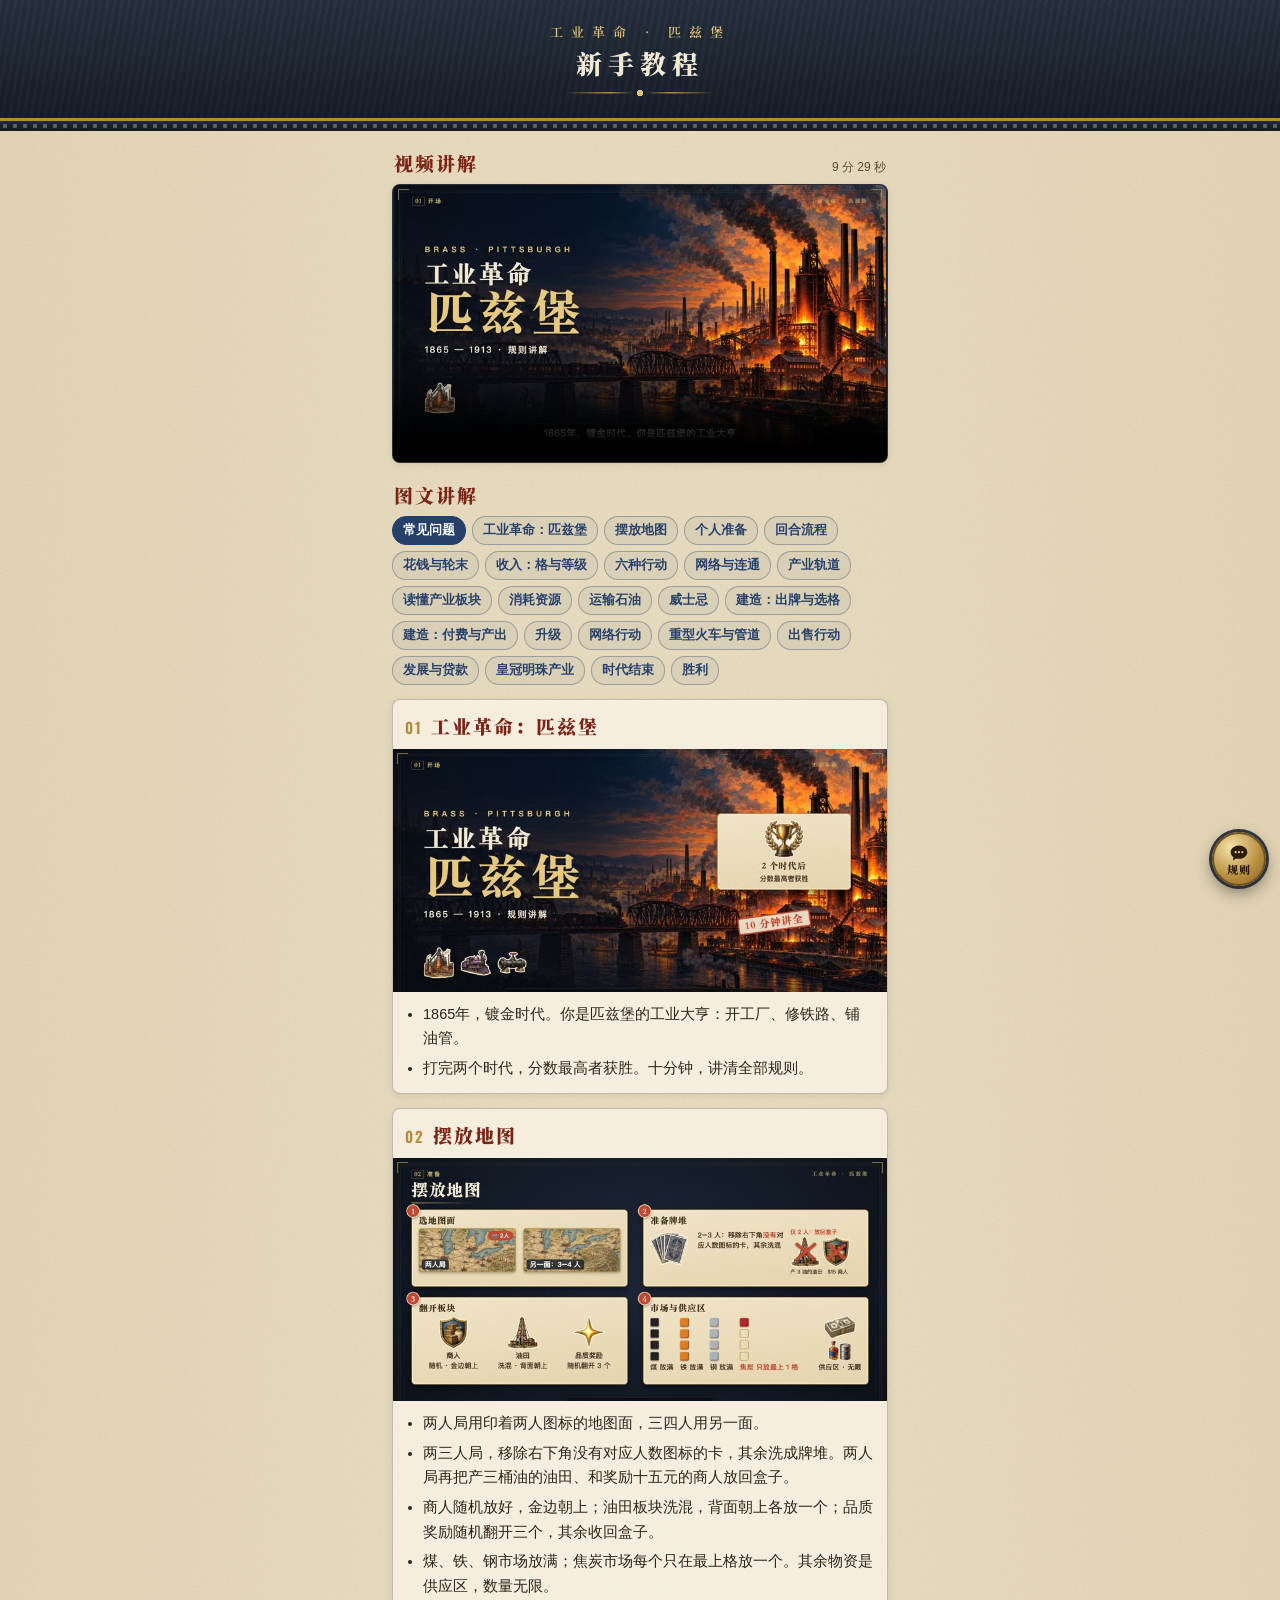
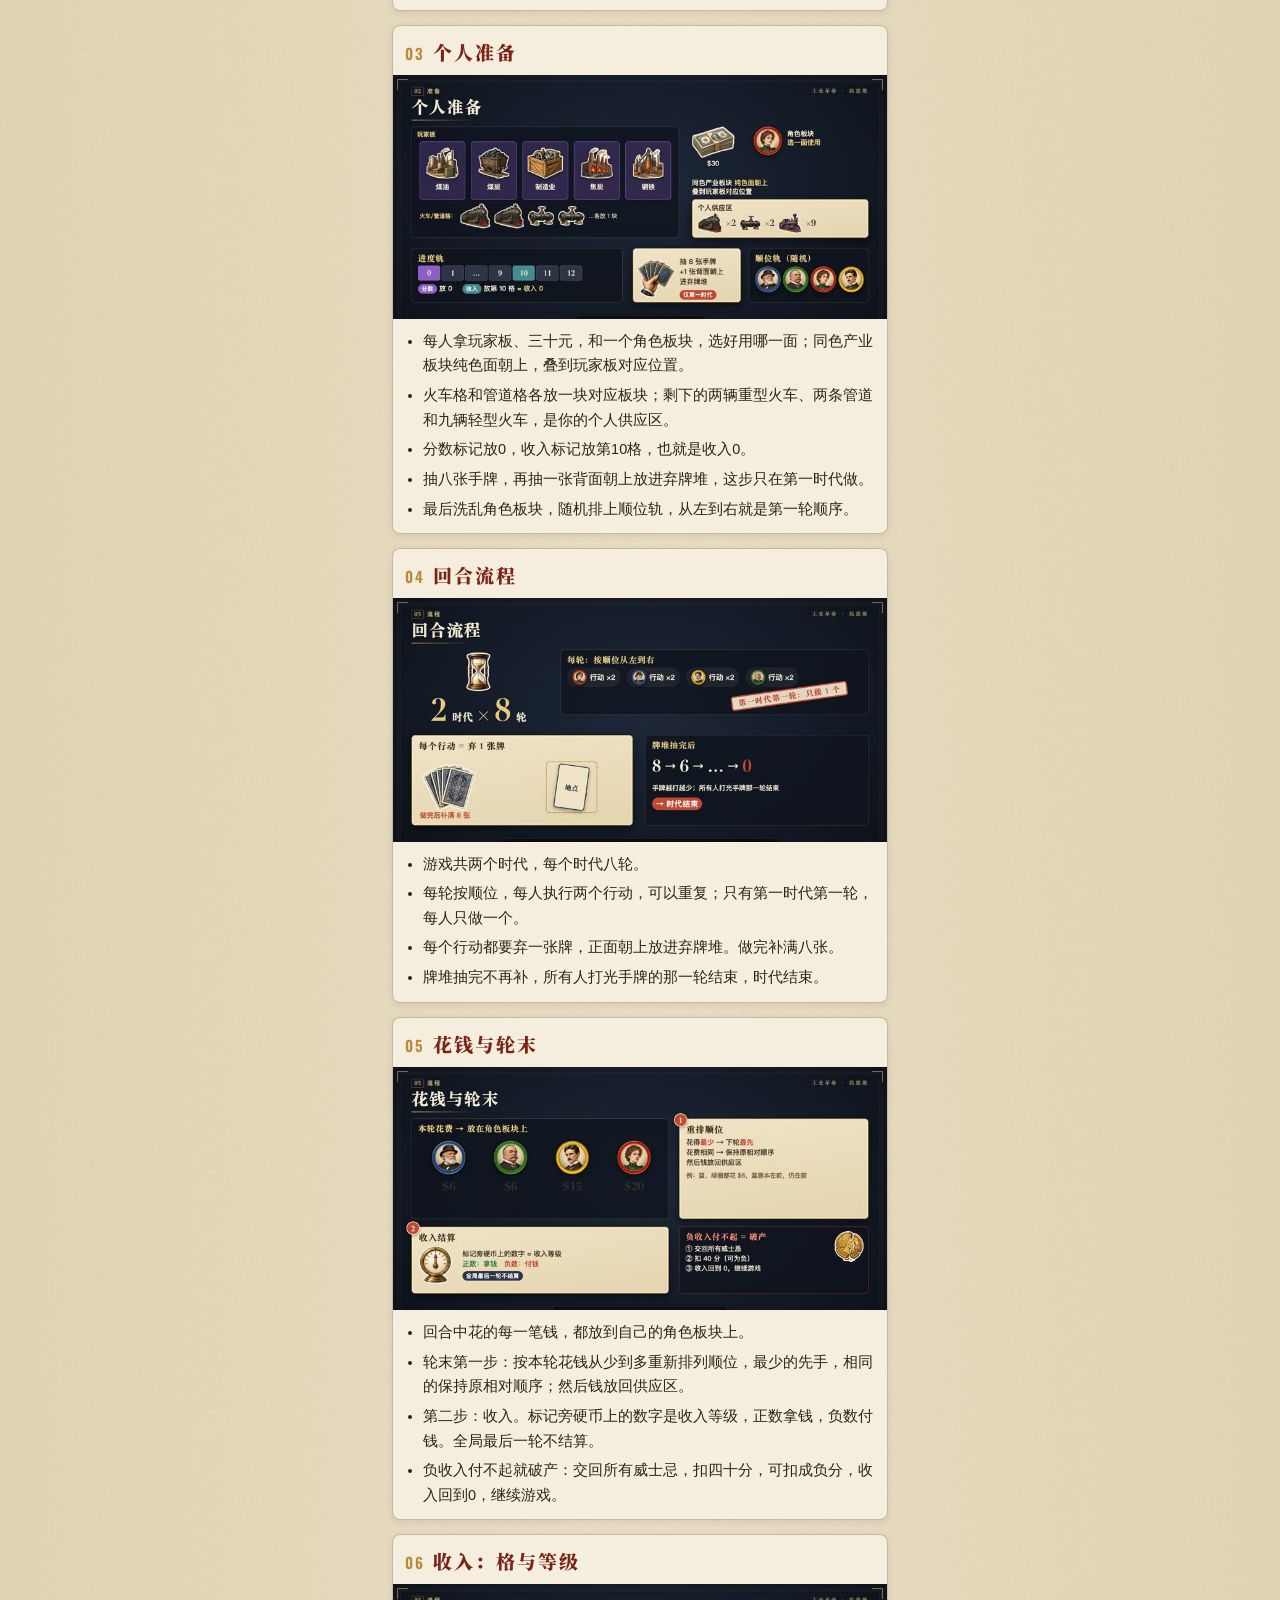
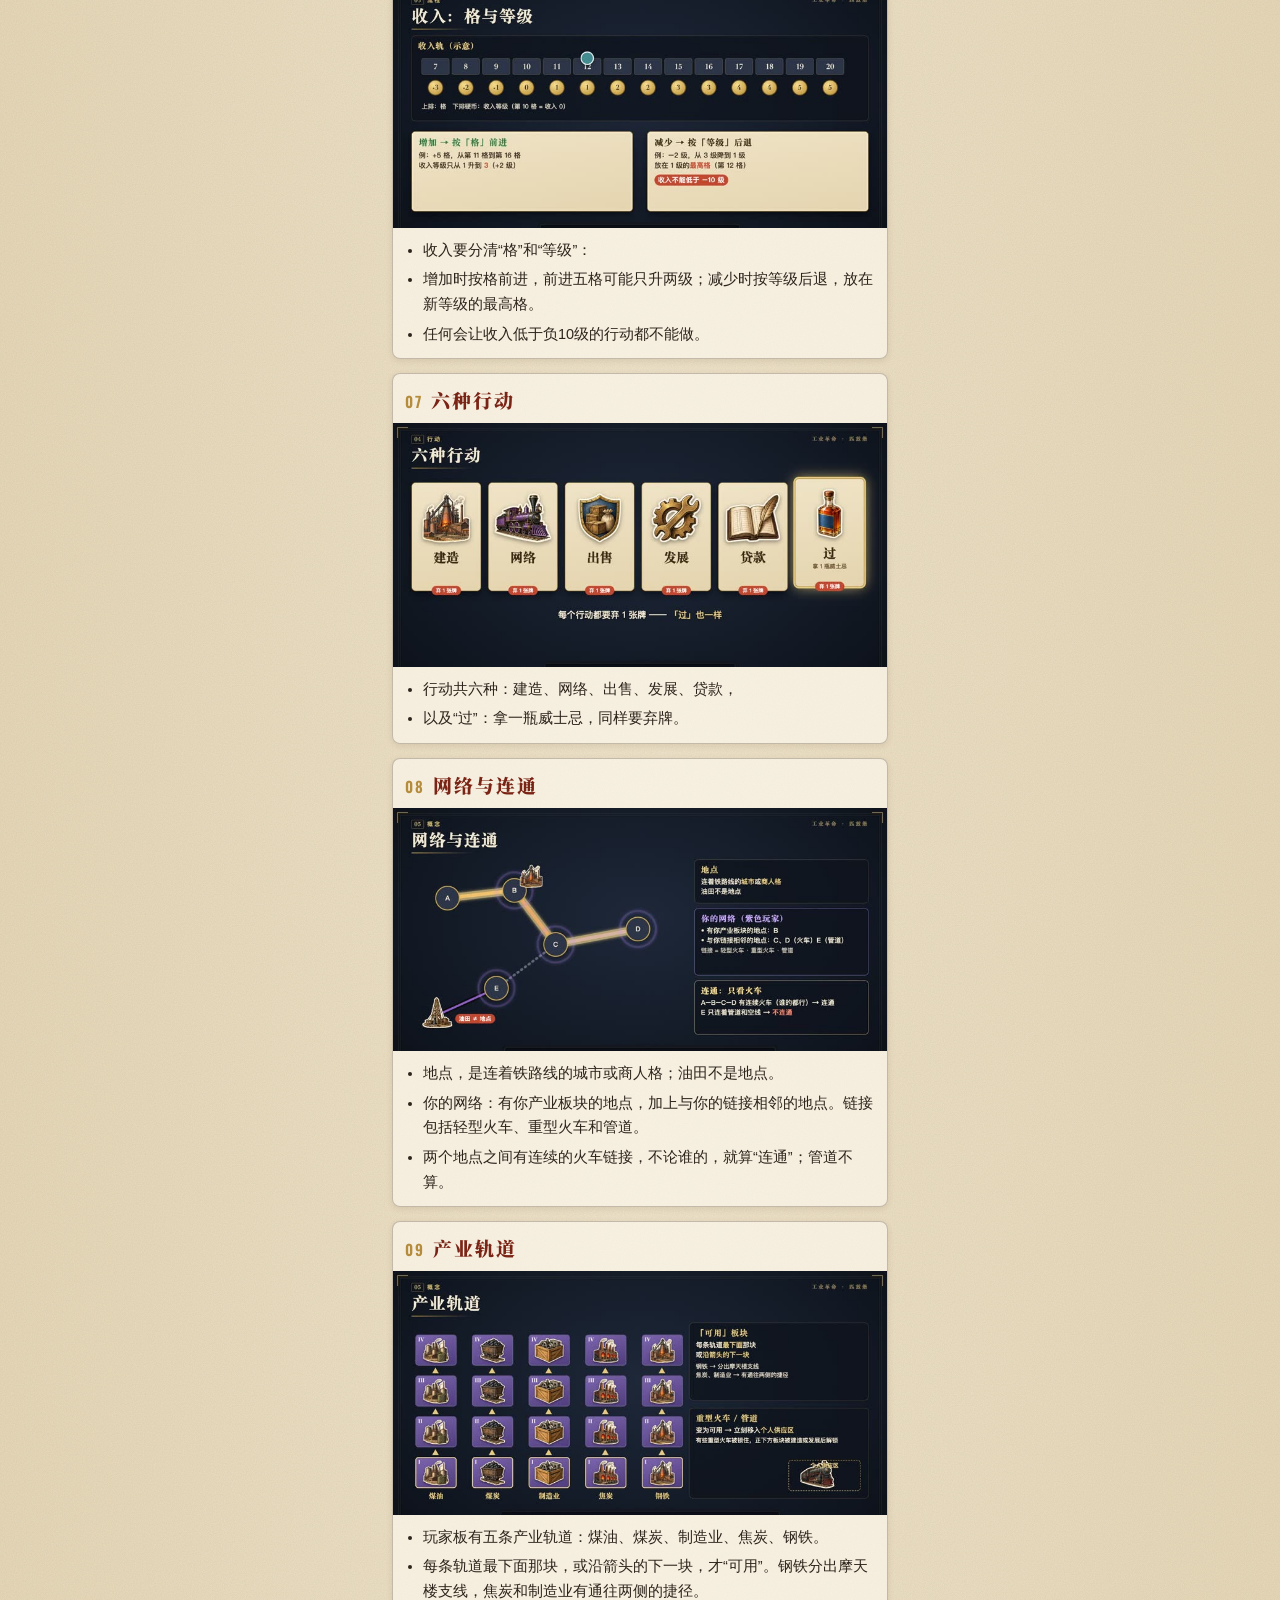
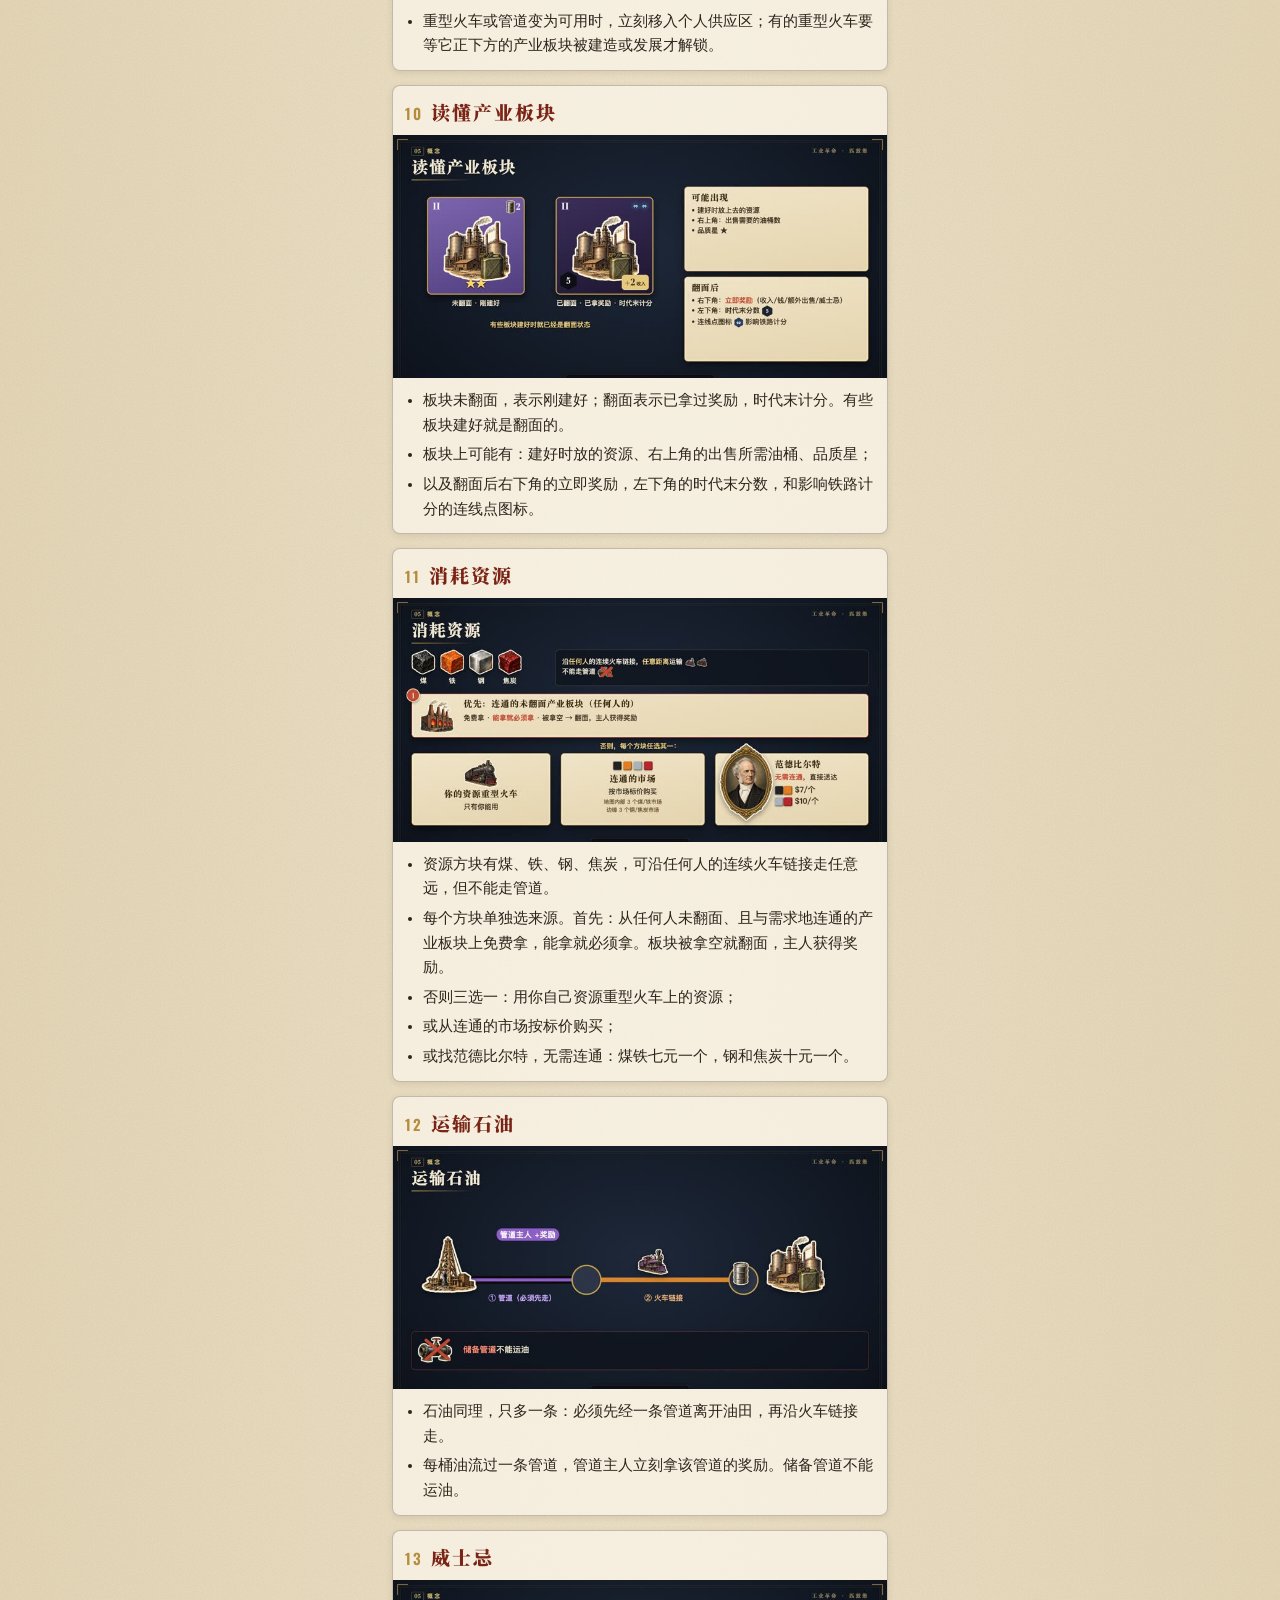
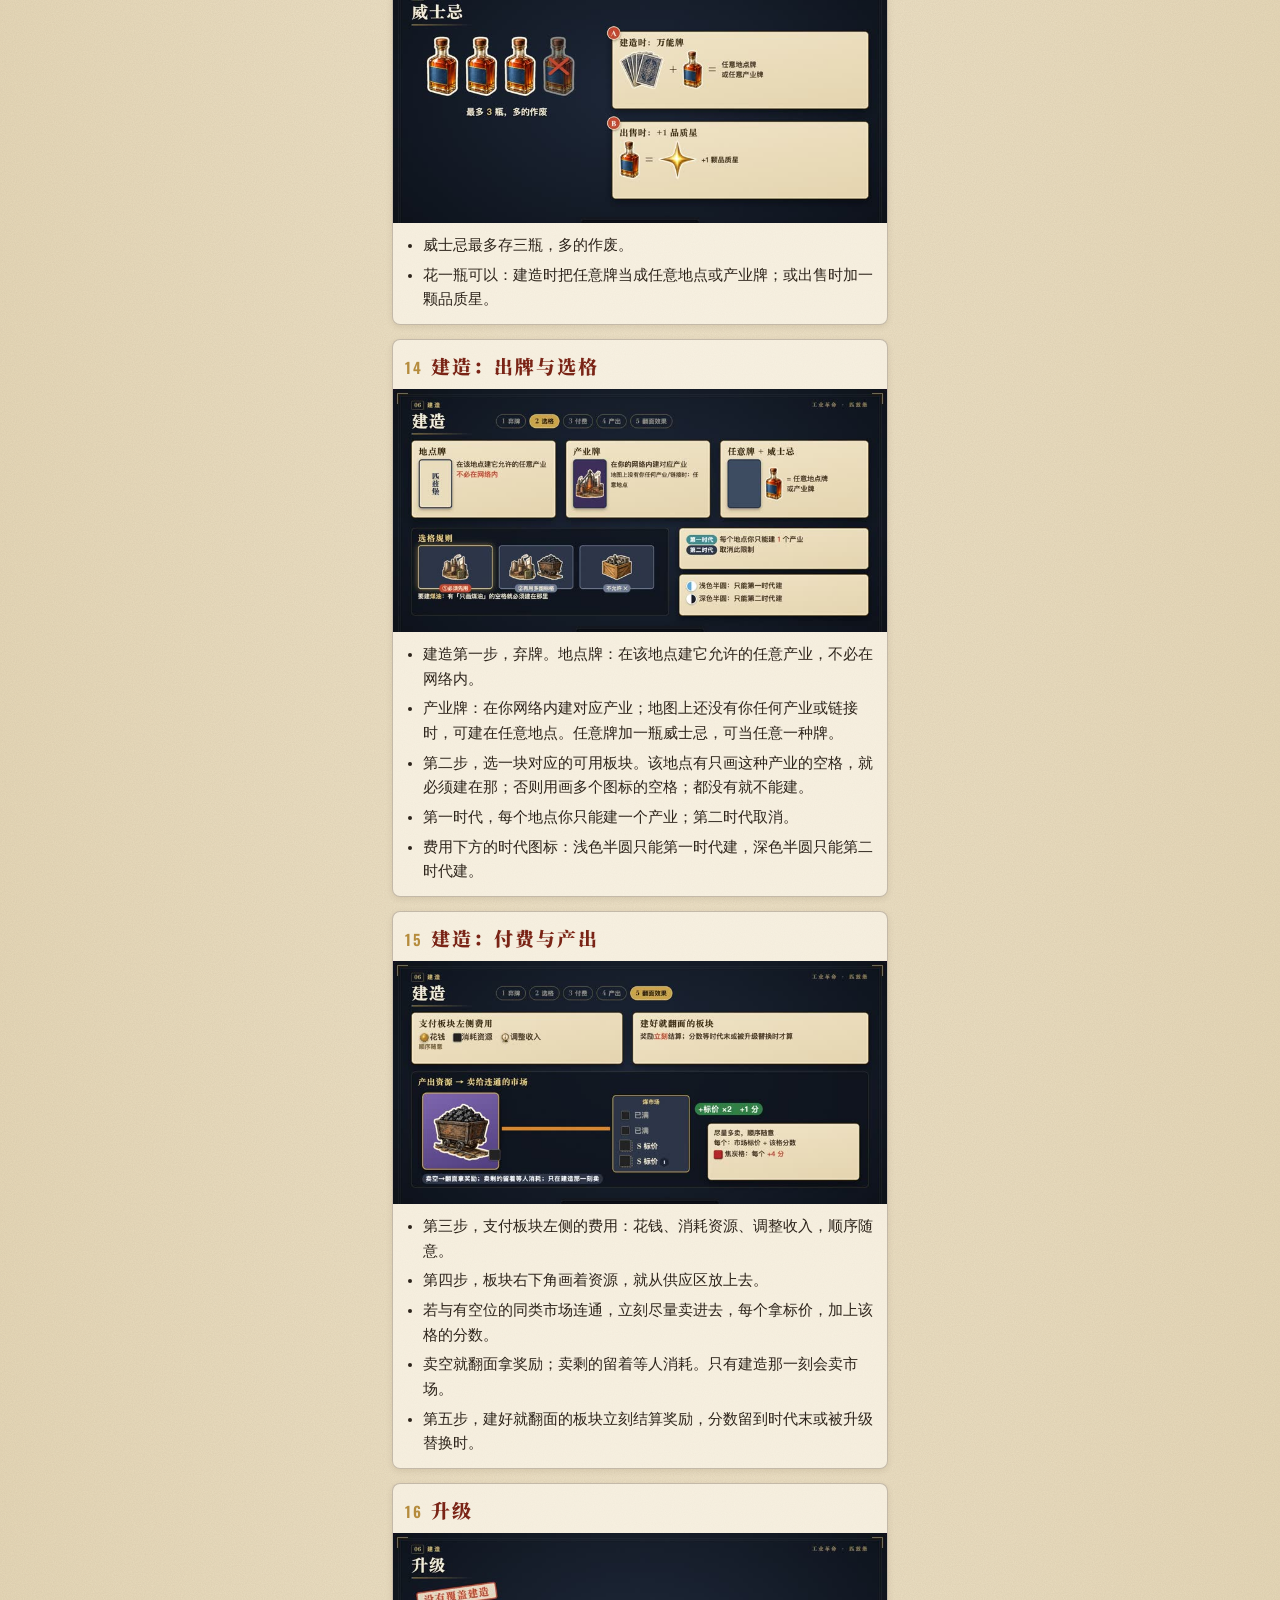
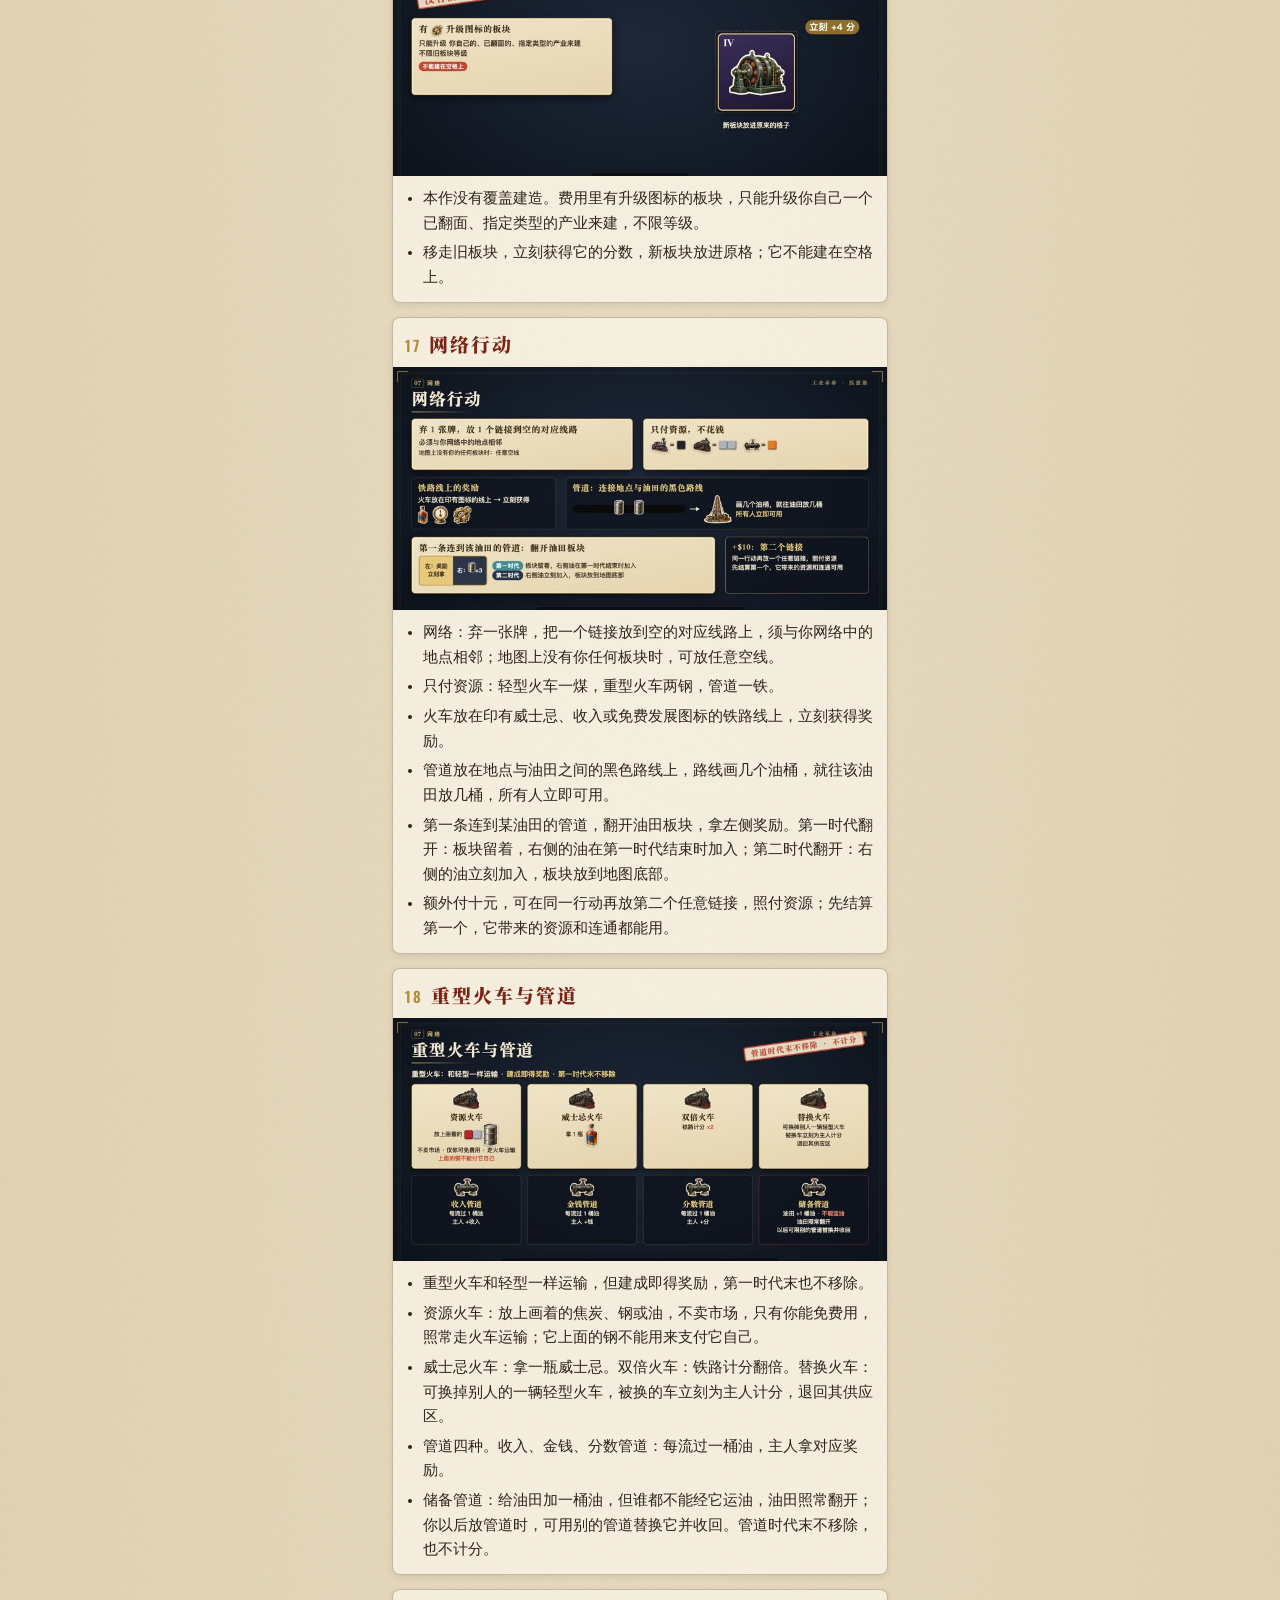
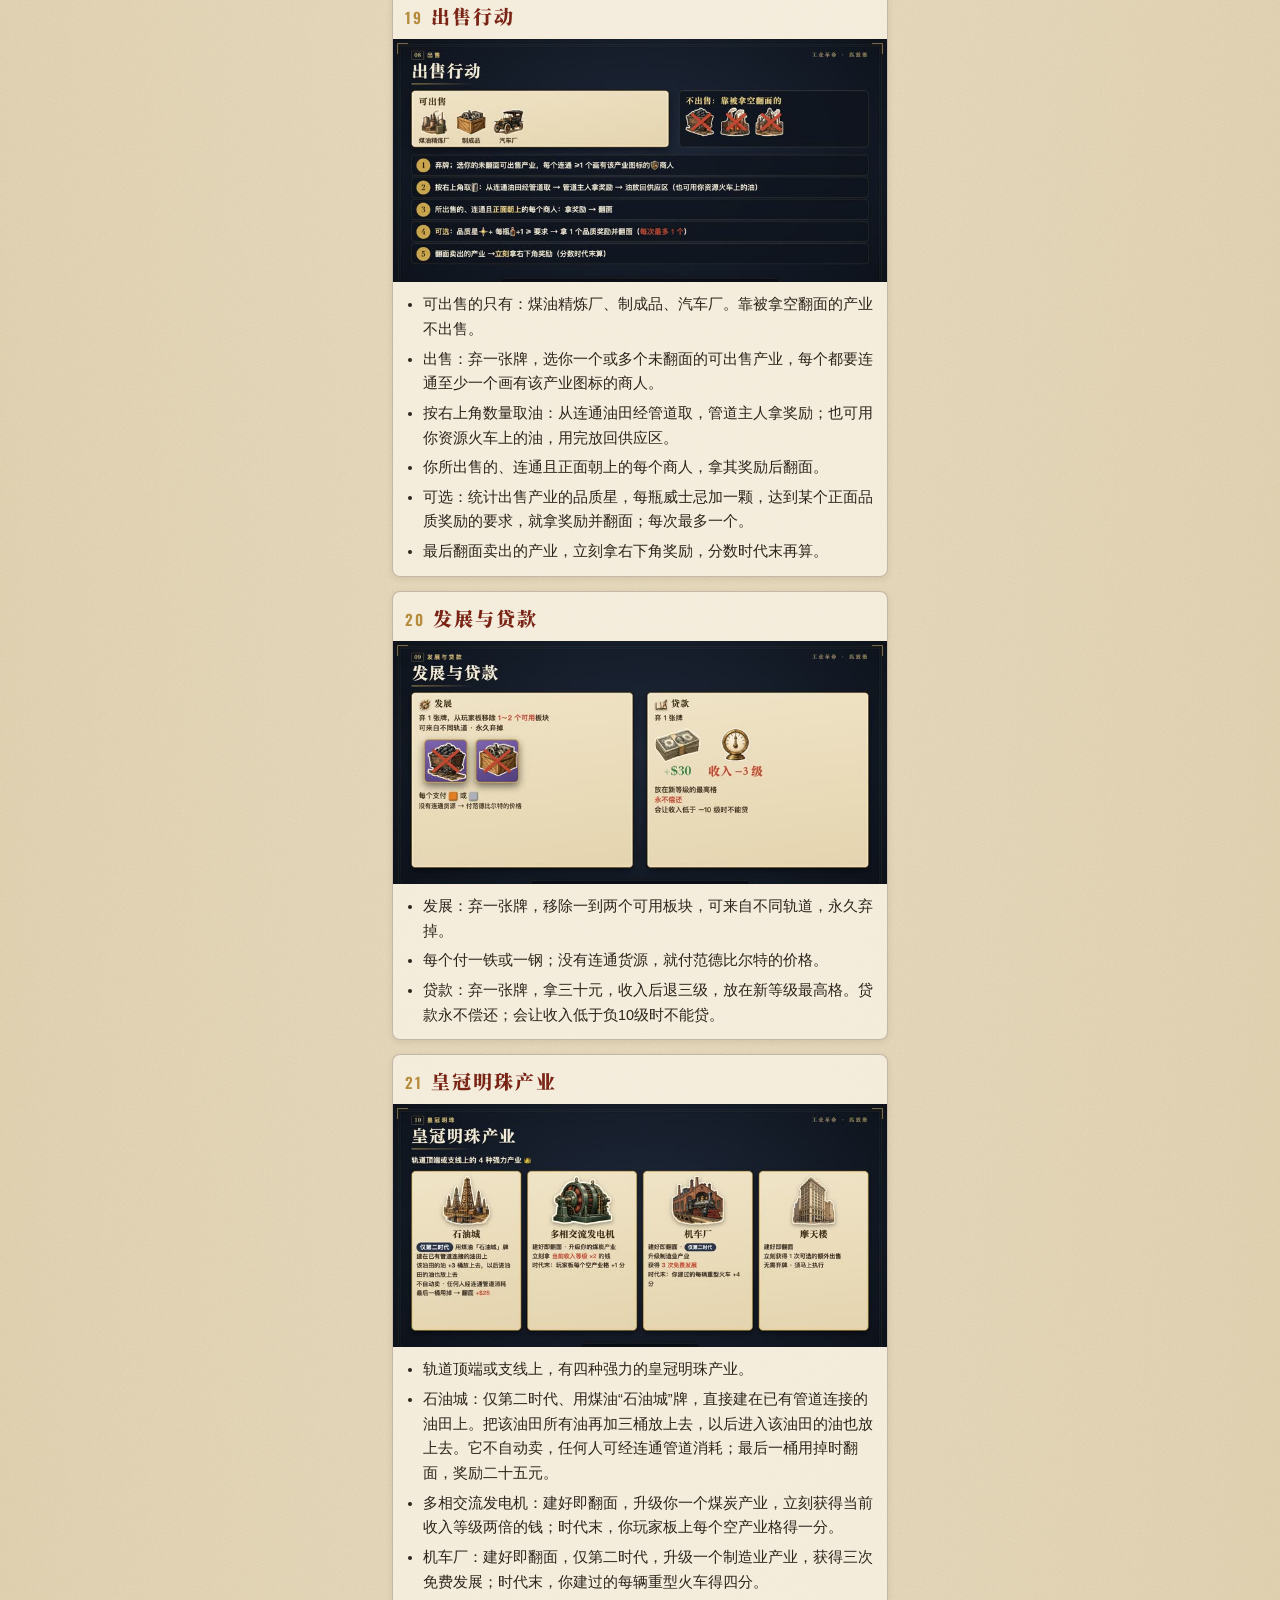
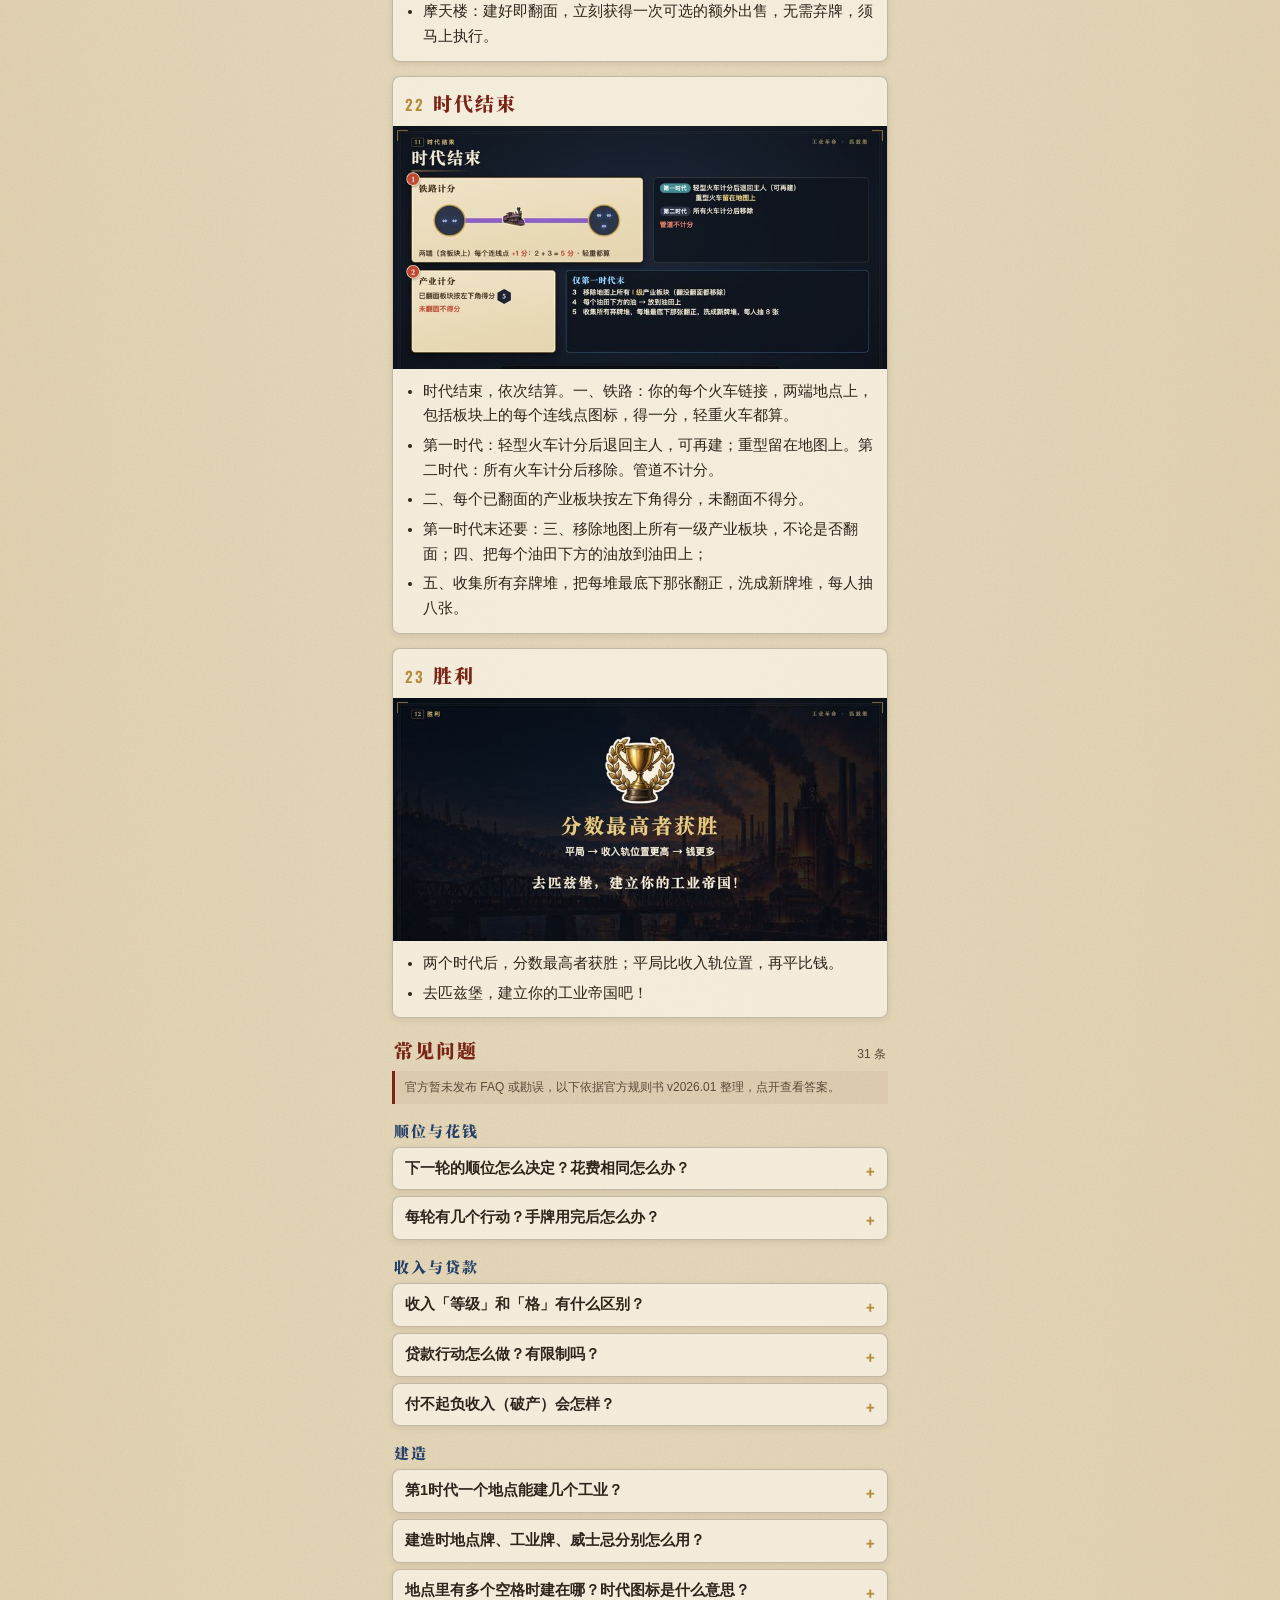
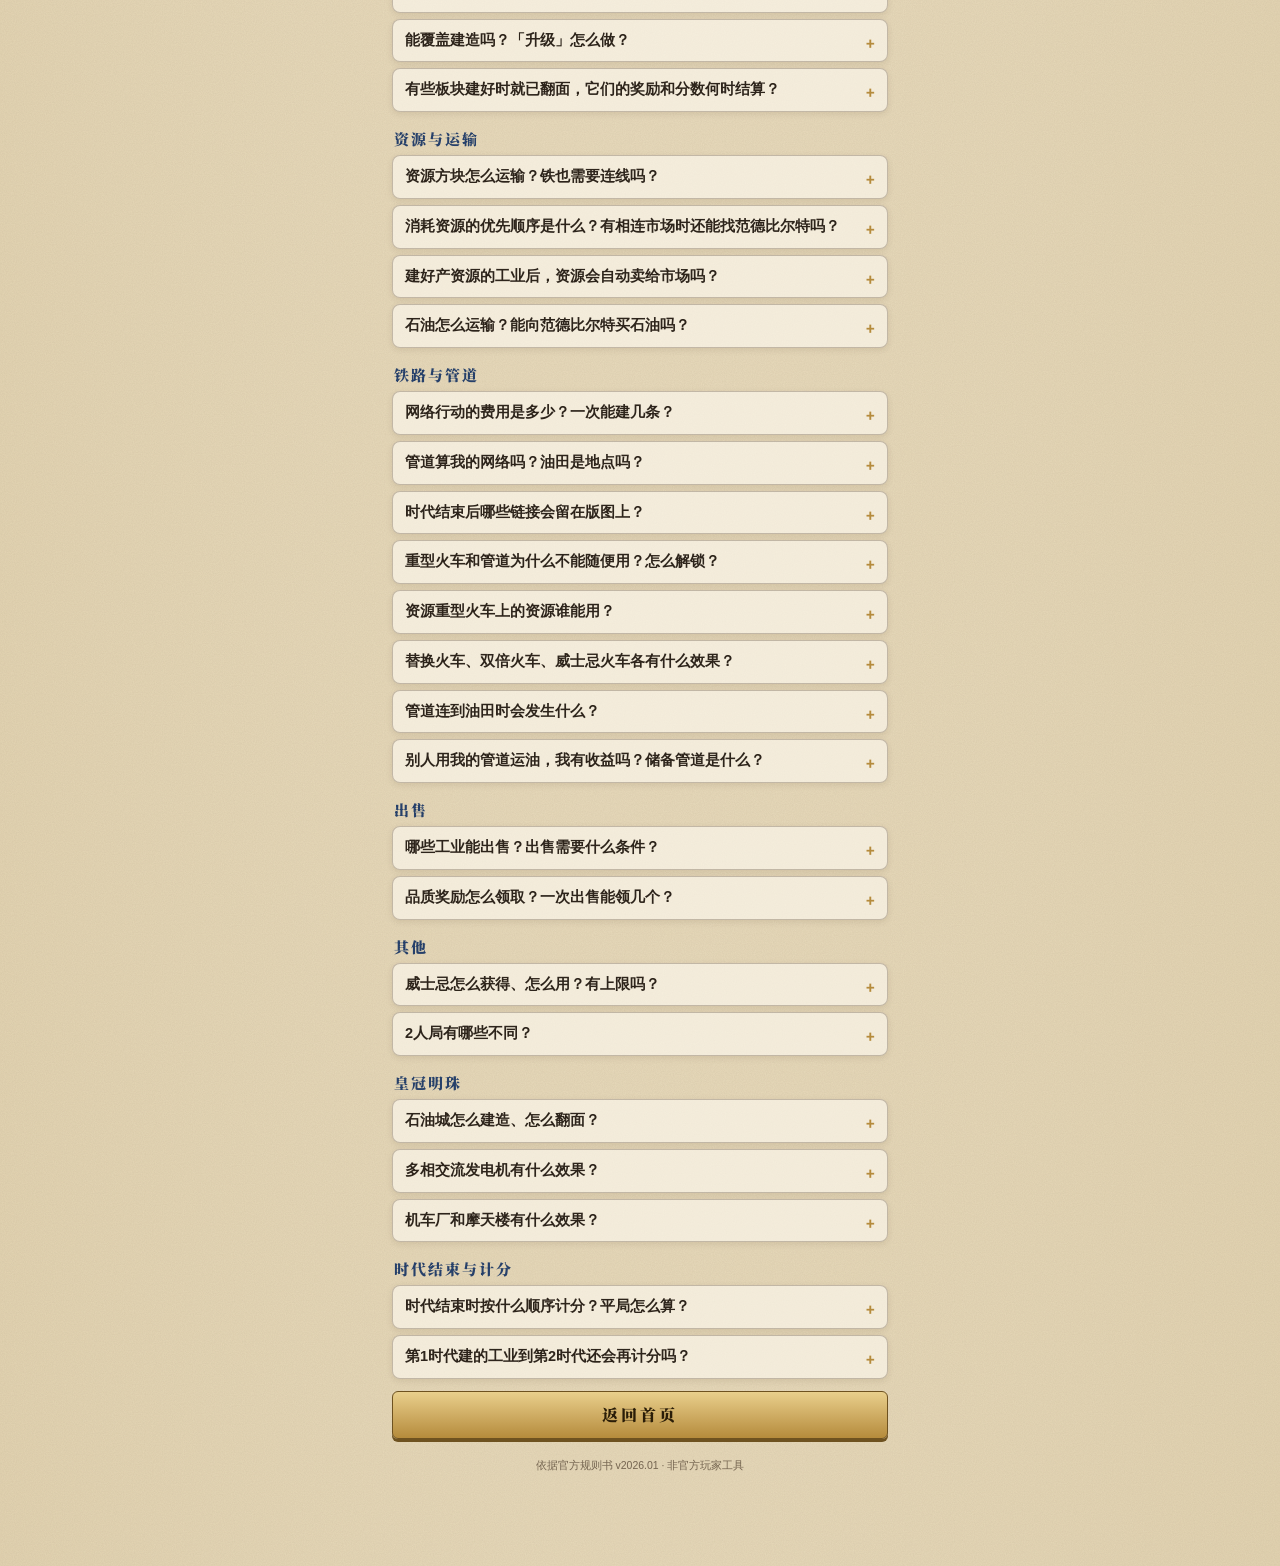
==== commit 4504e30f: "Rules assistant: floating chat panel answering from the guide and FAQ via DeepSeek V4.1 Flash /api/c" ====
--- a/public/guide.html
+++ b/public/guide.html
@@ -74,5 +74,6 @@
 <a class="btn" href="./">返回首页</a>
 <footer>依据官方规则书 v2026.01 · 非官方玩家工具</footer>
 </div>
+<script type="module" src="chat.js"></script>
 </body>
 </html>
--- a/public/style.css
+++ b/public/style.css
@@ -114,15 +114,15 @@
 .seg button{flex:1;height:36px;border:none;background:transparent;color:var(--navy);font:700 14px var(--sans)}
 .seg button.on{background:var(--navy);color:#fff}
 table.sc{width:100%;margin-top:8px;border-collapse:separate;border-spacing:0 6px;table-layout:fixed}
-.sc th{font:600 11px var(--sans);color:var(--ink2);padding:0 1px;text-align:center}
-.sc th:first-child{text-align:left;width:76px}
-.sc th.tot{width:46px}
-.sc td{padding:0 2px;height:48px;background:rgba(255,252,243,.6);border-top:1.5px solid rgba(90,74,56,.25);border-bottom:1.5px solid rgba(90,74,56,.25)}
-.sc td:first-child{border-left:1.5px solid rgba(90,74,56,.25);border-radius:8px 0 0 8px;padding-left:5px}
-.sc td:last-child{border-right:1.5px solid rgba(90,74,56,.25);border-radius:0 8px 8px 0}
-.pc{display:flex;align-items:center;gap:5px;min-width:0}
-.pc span{font:700 12.5px var(--sans);white-space:nowrap;overflow:hidden;text-overflow:ellipsis}
-.cell{width:100%;height:38px;border-radius:5px;border:1.5px solid rgba(181,139,60,.75);background:#fffdf6;font:600 17px var(--num);color:var(--ink)}
+.sc thead th{padding:0 2px 2px;vertical-align:bottom}
+.sc th:first-child{width:64px}
+.pv{display:flex;flex-direction:column;align-items:center;gap:2px;min-width:0}
+.pv span{max-width:100%;font:700 12.5px var(--sans);white-space:nowrap;overflow:hidden;text-overflow:ellipsis}
+.sc tbody th{height:50px;padding-left:9px;text-align:left;font:600 13px/1.2 var(--sans);color:var(--ink2);background:rgba(255,252,243,.6);border:1.5px solid rgba(90,74,56,.25);border-right:none;border-radius:8px 0 0 8px}
+.sc tbody th small{display:block;font-size:11px;font-weight:500}
+.sc td{padding:0 3px;background:rgba(255,252,243,.6);border-top:1.5px solid rgba(90,74,56,.25);border-bottom:1.5px solid rgba(90,74,56,.25)}
+.sc td:last-child{border-right:1.5px solid rgba(90,74,56,.25);border-radius:0 8px 8px 0;padding-right:5px}
+.cell{width:100%;height:40px;border-radius:5px;border:1.5px solid rgba(181,139,60,.75);background:#fffdf6;font:600 17px var(--num);color:var(--ink)}
 .cell.empty{color:#b7a98f;font:500 12px var(--sans)}
 .cell.bad{color:#c0392b;border-color:#c0392b}
 .sc td.tt{text-align:center;font:600 21px var(--num);color:var(--red)}
@@ -176,6 +176,15 @@
 .ach .an{font:900 13.5px var(--serif);color:var(--red)}
 .ach .ad{font-size:10.5px;color:var(--ink2);line-height:1.35}
 .ach .aw{display:flex;gap:3px;margin-top:3px;flex-wrap:wrap}
+.tbh{display:flex;width:100%;justify-content:space-between;align-items:center;padding:2px 0;border:none;background:none;font:12px var(--sans);color:var(--ink2);text-align:left}
+.tbh span{color:var(--brass);font-weight:700}
+.sv .btn{height:40px;margin-top:8px;font:700 14px var(--sans);letter-spacing:1px}
+.tb .pn{flex:1;min-width:0}
+.shotv{position:fixed;inset:0;z-index:60;overflow:auto;padding:0 16px 24px;background:rgba(15,19,28,.94)}
+.shotv img{display:block;width:100%;max-width:480px;margin:0 auto;border-radius:6px;box-shadow:0 6px 24px rgba(0,0,0,.5)}
+.sv-top{position:sticky;top:0;display:flex;align-items:center;gap:10px;max-width:480px;margin:0 auto;padding:12px 0 10px;background:rgba(15,19,28,.94);color:var(--brass2);font:600 14px var(--sans)}
+.sv-top span{flex:1}
+.sv-top a,.sv-top button{padding:5px 12px;border:1px solid rgba(255,255,255,.4);border-radius:5px;background:none;color:#fff;font:600 13px var(--sans);text-decoration:none}
 .tb{display:flex;align-items:center;gap:6px;margin-top:6px;font-size:12px;color:var(--ink2)}
 .tb .field{width:58px;height:32px}
 footer{margin-top:18px;text-align:center;font-size:10.5px;line-height:1.6;color:var(--ink2);opacity:.8}
@@ -275,3 +284,66 @@
 .fq[open] summary:after{content:"−"}
 .fq p{padding:0 12px 11px;font:500 14px/1.7 var(--sans);color:var(--ink2)}
 .fq p a{font-size:12px;color:var(--navy2);white-space:nowrap}
+
+/* blind-bag draw overlay */
+.draw{position:fixed;inset:0;z-index:50;display:flex;align-items:center;justify-content:center;background:rgba(15,19,28,.93);-webkit-backdrop-filter:blur(4px);backdrop-filter:blur(4px);animation:drIn .25s ease;transition:opacity .4s}
+.draw.out{opacity:0}
+.dr-box{text-align:center;color:#f3ead6}
+.dr-t{font:900 22px var(--serif);letter-spacing:8px;text-indent:8px;color:var(--brass2)}
+.dr-slots{display:flex;gap:10px;justify-content:center;margin-top:24px;min-height:100px}
+.dr-s{width:64px;opacity:0;animation:drPop .75s cubic-bezier(.2,.9,.3,1.2) forwards;animation-delay:calc(var(--start) + var(--i) * var(--step))}
+.dr-s .por{display:block;width:58px;height:58px;padding:3px;margin:0 auto;box-shadow:0 0 0 2px var(--brass2),0 4px 12px rgba(0,0,0,.5)}
+.dr-s b{display:block;margin-top:6px;font:600 18px var(--num);color:var(--brass2)}
+.dr-s i{display:block;font-style:normal;font-size:11px;color:#cfc5ad;white-space:nowrap;overflow:hidden;text-overflow:ellipsis}
+.dr-bag{width:120px;height:130px;margin:18px auto 0;transform-origin:50% 92%;animation:drShake .9s ease-in-out,drJig var(--step) ease-in-out var(--start) infinite}
+.dr-skip{margin-top:16px;font-size:12px;color:#8f8a7d}
+@keyframes drIn{from{opacity:0}}
+@keyframes drPop{0%{opacity:0;transform:translate(calc(var(--d) * 74px),170px) scale(.3)}45%{opacity:1;transform:translate(calc(var(--d) * 37px),-28px) scale(1.15)}100%{opacity:1;transform:none}}
+@keyframes drShake{0%,100%{transform:rotate(0)}20%{transform:rotate(-9deg)}40%{transform:rotate(8deg)}60%{transform:rotate(-5deg)}80%{transform:rotate(3deg)}}
+@keyframes drJig{0%,100%{transform:scale(1)}25%{transform:scale(1.07,.93)}}
+.lobby .lc em{display:block;margin-top:1px;font:700 10px var(--sans);font-style:normal;letter-spacing:2px;color:var(--brass)}
+
+/* rules assistant (chat.js) */
+body.has-chat{padding-bottom:72px}
+.cfab{position:fixed;right:14px;bottom:calc(env(safe-area-inset-bottom) + 14px);z-index:19;width:54px;height:54px;display:flex;flex-direction:column;align-items:center;justify-content:center;gap:0;border-radius:50%;border:2px solid #6e5220;background:radial-gradient(circle at 35% 28%,#f6e3a8,var(--brass) 62%,#8a6526);color:#2a1c08;font:900 11px/1.1 var(--serif);letter-spacing:1px;box-shadow:0 0 0 3px rgba(27,34,48,.88),0 6px 16px rgba(0,0,0,.45)}
+.cfab:active{transform:scale(.94)}
+@keyframes cpIn{from{opacity:0;transform:translateY(18px) scale(.97)}}
+.cpanel{position:fixed;right:12px;bottom:calc(env(safe-area-inset-bottom) + 12px);z-index:40;width:min(380px,calc(100vw - 24px));height:min(600px,calc(100dvh - 24px));display:flex;flex-direction:column;overflow:hidden;border:1.5px solid #6e5220;border-radius:14px;background:var(--parch2);box-shadow:0 14px 44px rgba(0,0,0,.5);transform-origin:bottom right;animation:cpIn .22s ease}
+.chd{display:flex;align-items:center;gap:10px;padding:11px 6px 11px 12px;background:linear-gradient(180deg,var(--steel2),var(--steel))}
+.chd div{flex:1;min-width:0}
+.chd b{display:block;font:900 16px var(--serif);color:var(--brass2);letter-spacing:1px}
+.chd div span{display:flex;align-items:center;gap:6px;margin-top:2px;font:500 11.5px var(--sans);color:#aab6c8}
+.con{width:7px;height:7px;border-radius:50%;background:#5ec27a;box-shadow:0 0 0 3px rgba(94,194,122,.22)}
+.cav{flex:none;width:38px;height:38px;display:grid;place-items:center;border-radius:50%;border:1.5px solid #6e5220;background:radial-gradient(circle at 35% 28%,#f6e3a8,var(--brass) 62%,#8a6526);color:#2a1c08;font:900 17px var(--serif);box-shadow:0 0 0 2px rgba(224,194,122,.3)}
+.cav.sm{width:28px;height:28px;font-size:13px;box-shadow:0 2px 4px rgba(0,0,0,.2)}
+.cx{flex:none;width:36px;height:36px;border:none;background:none;color:#d8dee8;font:300 28px/1 var(--sans)}
+.clog{flex:1;overflow:auto;display:flex;flex-direction:column;gap:10px;padding:12px;background:radial-gradient(ellipse at 50% 0%,var(--parch) 0%,var(--parch2) 100%)}
+.cwel{position:relative;flex:none;display:flex;align-items:flex-end;min-height:112px;overflow:hidden;border-radius:10px;border:1px solid rgba(110,82,32,.5);box-shadow:0 4px 12px rgba(0,0,0,.22)}
+.cwel img{position:absolute;inset:0;width:100%;height:100%;object-fit:cover;object-position:50% 35%}
+.cwel div{position:relative;width:100%;padding:30px 12px 10px;background:linear-gradient(transparent,rgba(15,19,28,.88) 55%)}
+.cwel b{display:block;font:900 16px var(--serif);color:#fbf6ec;letter-spacing:1px}
+.cwel span{display:block;margin-top:2px;font:12px/1.5 var(--sans);color:#d9d3c5}
+.csug{display:flex;flex-direction:column;gap:6px}
+.csug em{margin:2px 0 0 2px;font:700 11.5px var(--sans);font-style:normal;color:var(--ink2);letter-spacing:2px}
+.csug button{display:flex;align-items:center;gap:9px;padding:9px 10px;border:1px solid rgba(181,139,60,.55);border-radius:9px;background:#fffaf0;text-align:left;font:600 13.5px var(--sans);color:var(--ink);box-shadow:0 1px 0 rgba(110,82,32,.22)}
+.csug button:before{content:"问";flex:none;width:20px;height:20px;display:grid;place-items:center;border-radius:50%;background:var(--navy);color:#fff;font:700 11px var(--sans)}
+.csug button:after{content:"›";margin-left:auto;font:600 18px/1 var(--sans);color:var(--brass)}
+.csug button:active{background:#f3e7cc}
+.cr{display:flex;align-items:flex-end;gap:7px}
+.cr.u{justify-content:flex-end}
+.cm{max-width:82%;padding:9px 12px;border-radius:12px;font:14px/1.65 var(--sans);word-break:break-word}
+.cm.u{background:linear-gradient(180deg,var(--navy2),var(--navy));color:#fff;border-bottom-right-radius:4px;box-shadow:0 2px 6px rgba(19,33,58,.25)}
+.cm.a{background:#fffdf6;border:1px solid rgba(90,74,56,.18);color:var(--ink);border-bottom-left-radius:4px;box-shadow:0 2px 6px rgba(60,45,25,.1)}
+.cm.a b{color:var(--red)}
+.cm.err{color:var(--red);border-color:rgba(122,36,22,.4);background:#fbf1ec}
+.cin{display:flex;align-items:center;gap:8px;padding:10px 10px 6px;border-top:1px solid rgba(110,82,32,.25);background:#f6eedb}
+.cin textarea{flex:1;min-width:0;height:42px;resize:none;padding:10px 15px;border:1.5px solid rgba(90,74,56,.3);border-radius:21px;background:#fffdf6;outline:none;font:16px/1.3 var(--sans);color:var(--ink)}
+.cin textarea:focus{border-color:var(--brass)}
+.cin button{flex:none;width:42px;height:42px;display:grid;place-items:center;border-radius:50%;border:1.5px solid #6e5220;background:radial-gradient(circle at 35% 28%,#f6e3a8,var(--brass) 62%,#8a6526);color:#2a1c08;box-shadow:0 2px 0 #6e5220}
+.cin button:active{transform:translateY(1px);box-shadow:0 1px 0 #6e5220}
+.cin button:disabled{opacity:.45}
+.cfoot{padding:0 12px 8px;background:#f6eedb;text-align:center;font:500 10.5px var(--sans);color:var(--ink2);opacity:.75}
+.cdots{display:inline-flex;gap:4px;padding:5px 0}
+.cdots b{width:6px;height:6px;border-radius:50%;background:var(--brass);animation:cdot 1s infinite}
+.cdots b:nth-child(2){animation-delay:.15s}.cdots b:nth-child(3){animation-delay:.3s}
+@keyframes cdot{0%,80%,100%{opacity:.25}40%{opacity:1}}
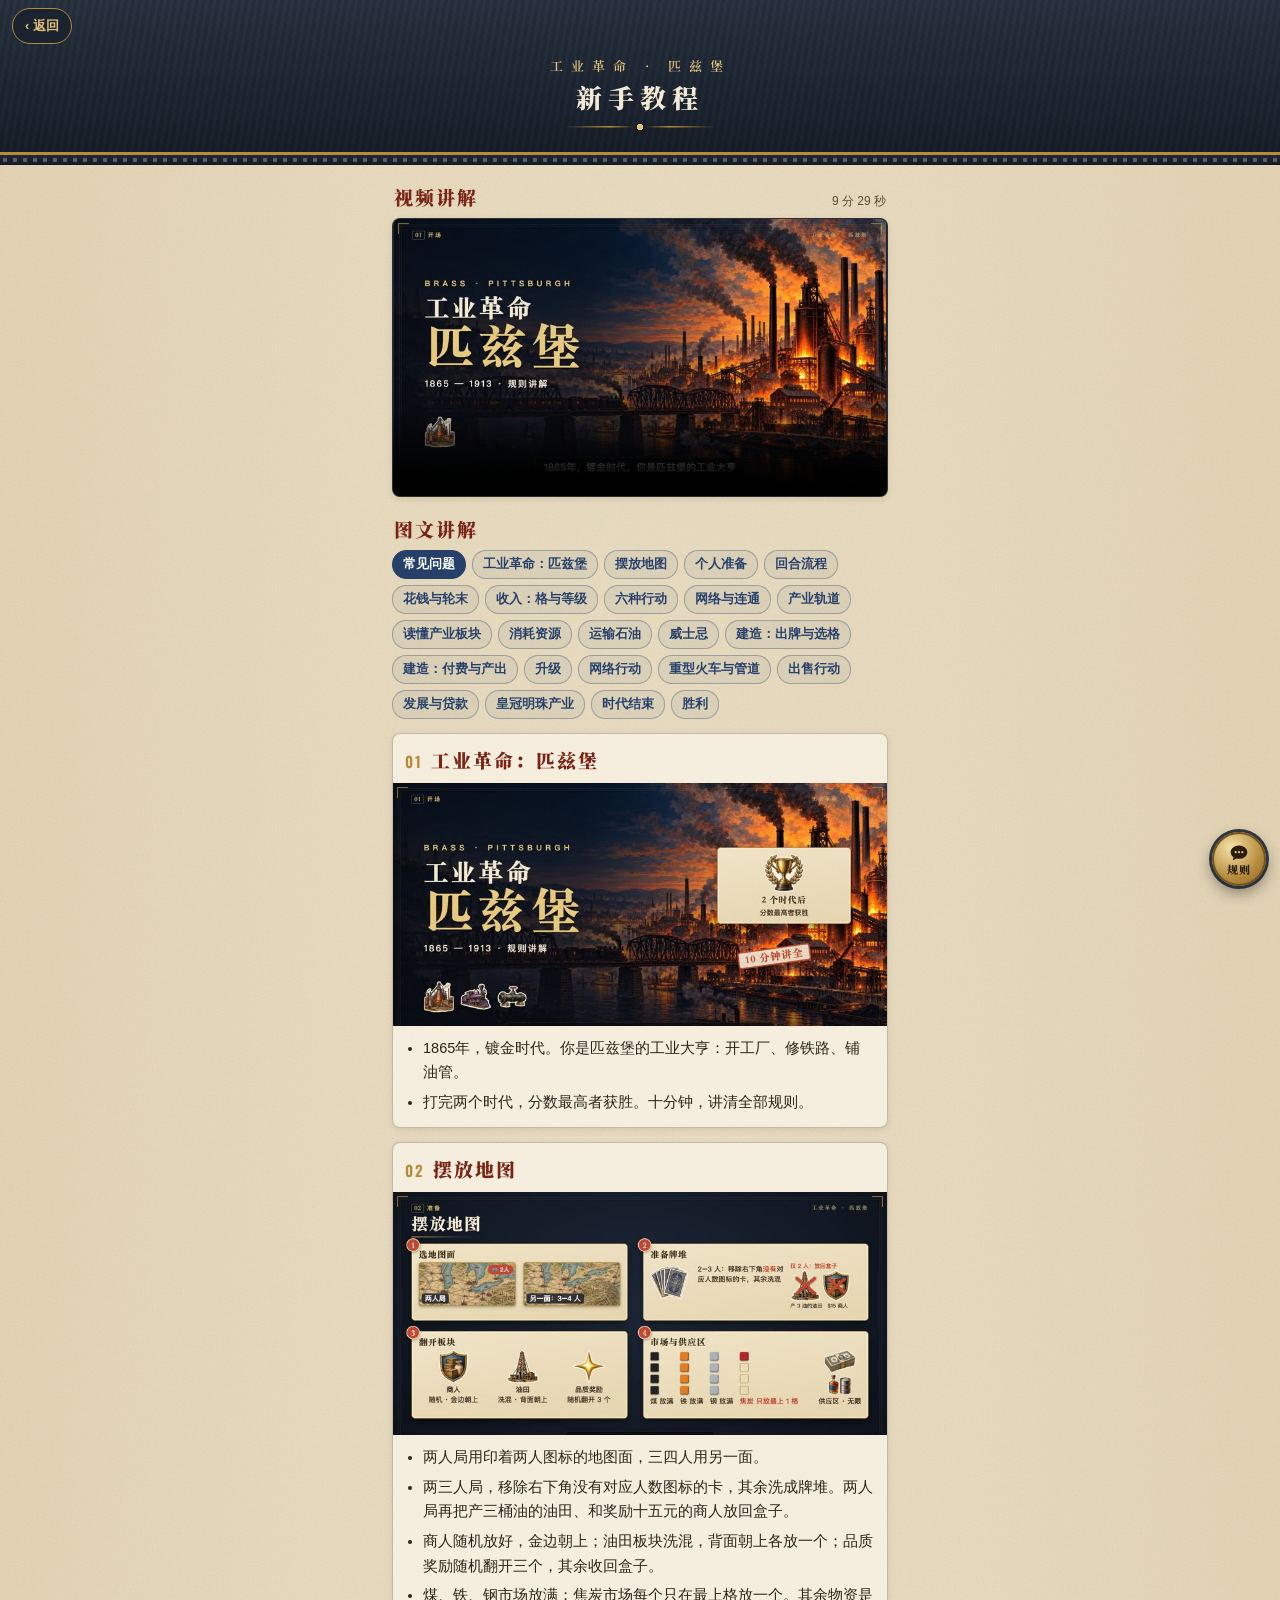
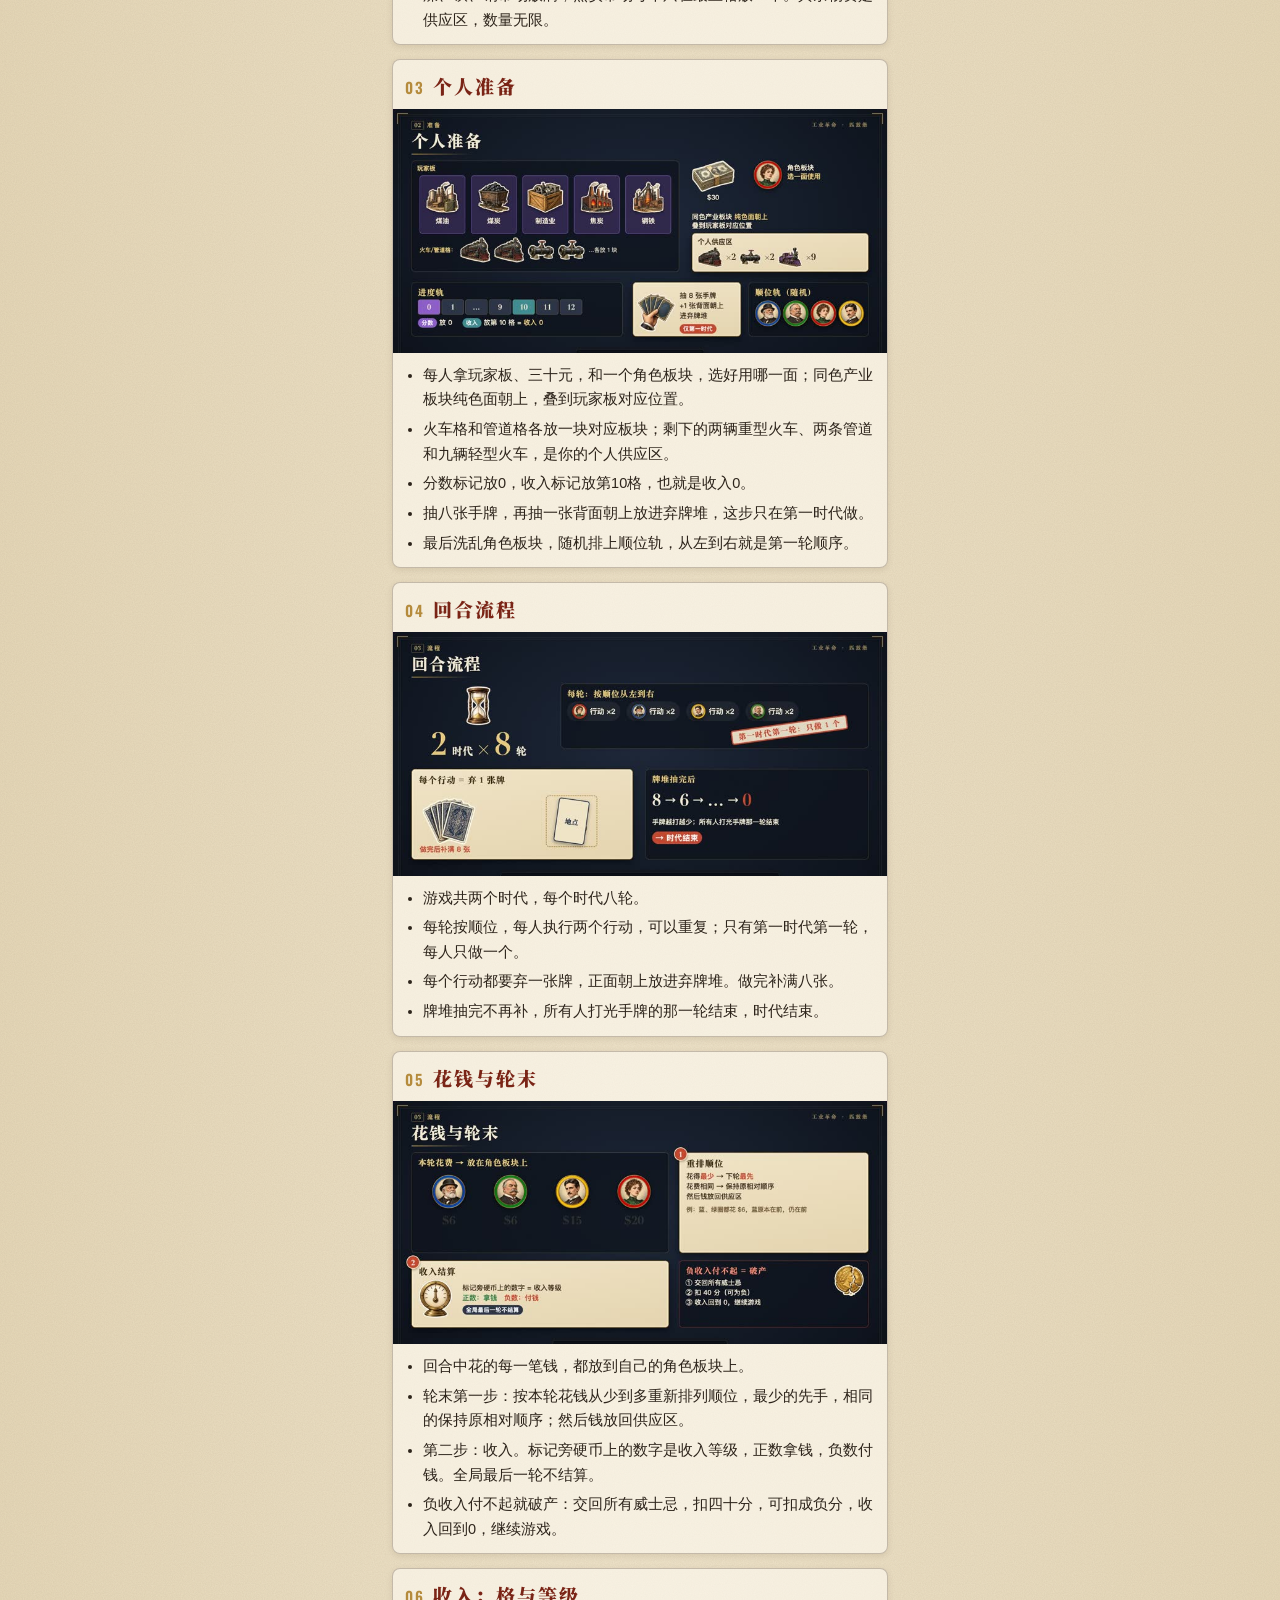
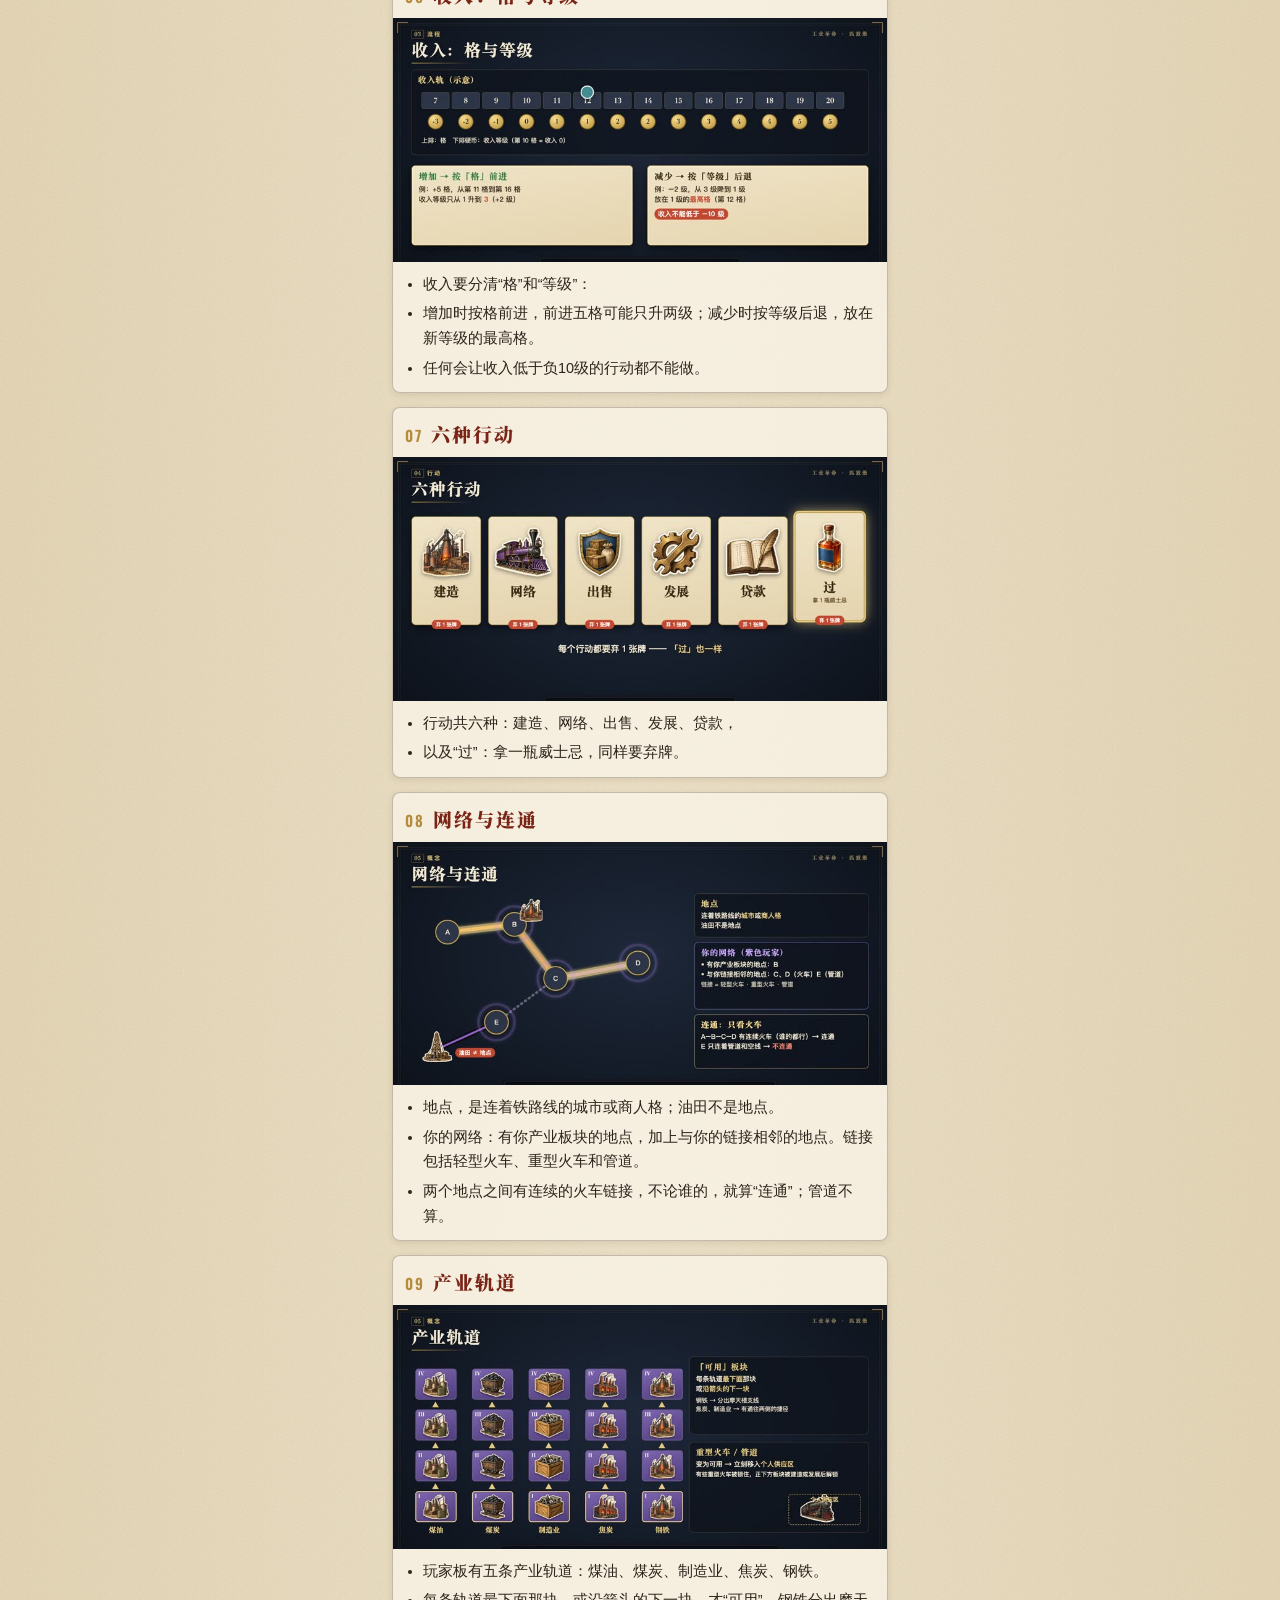
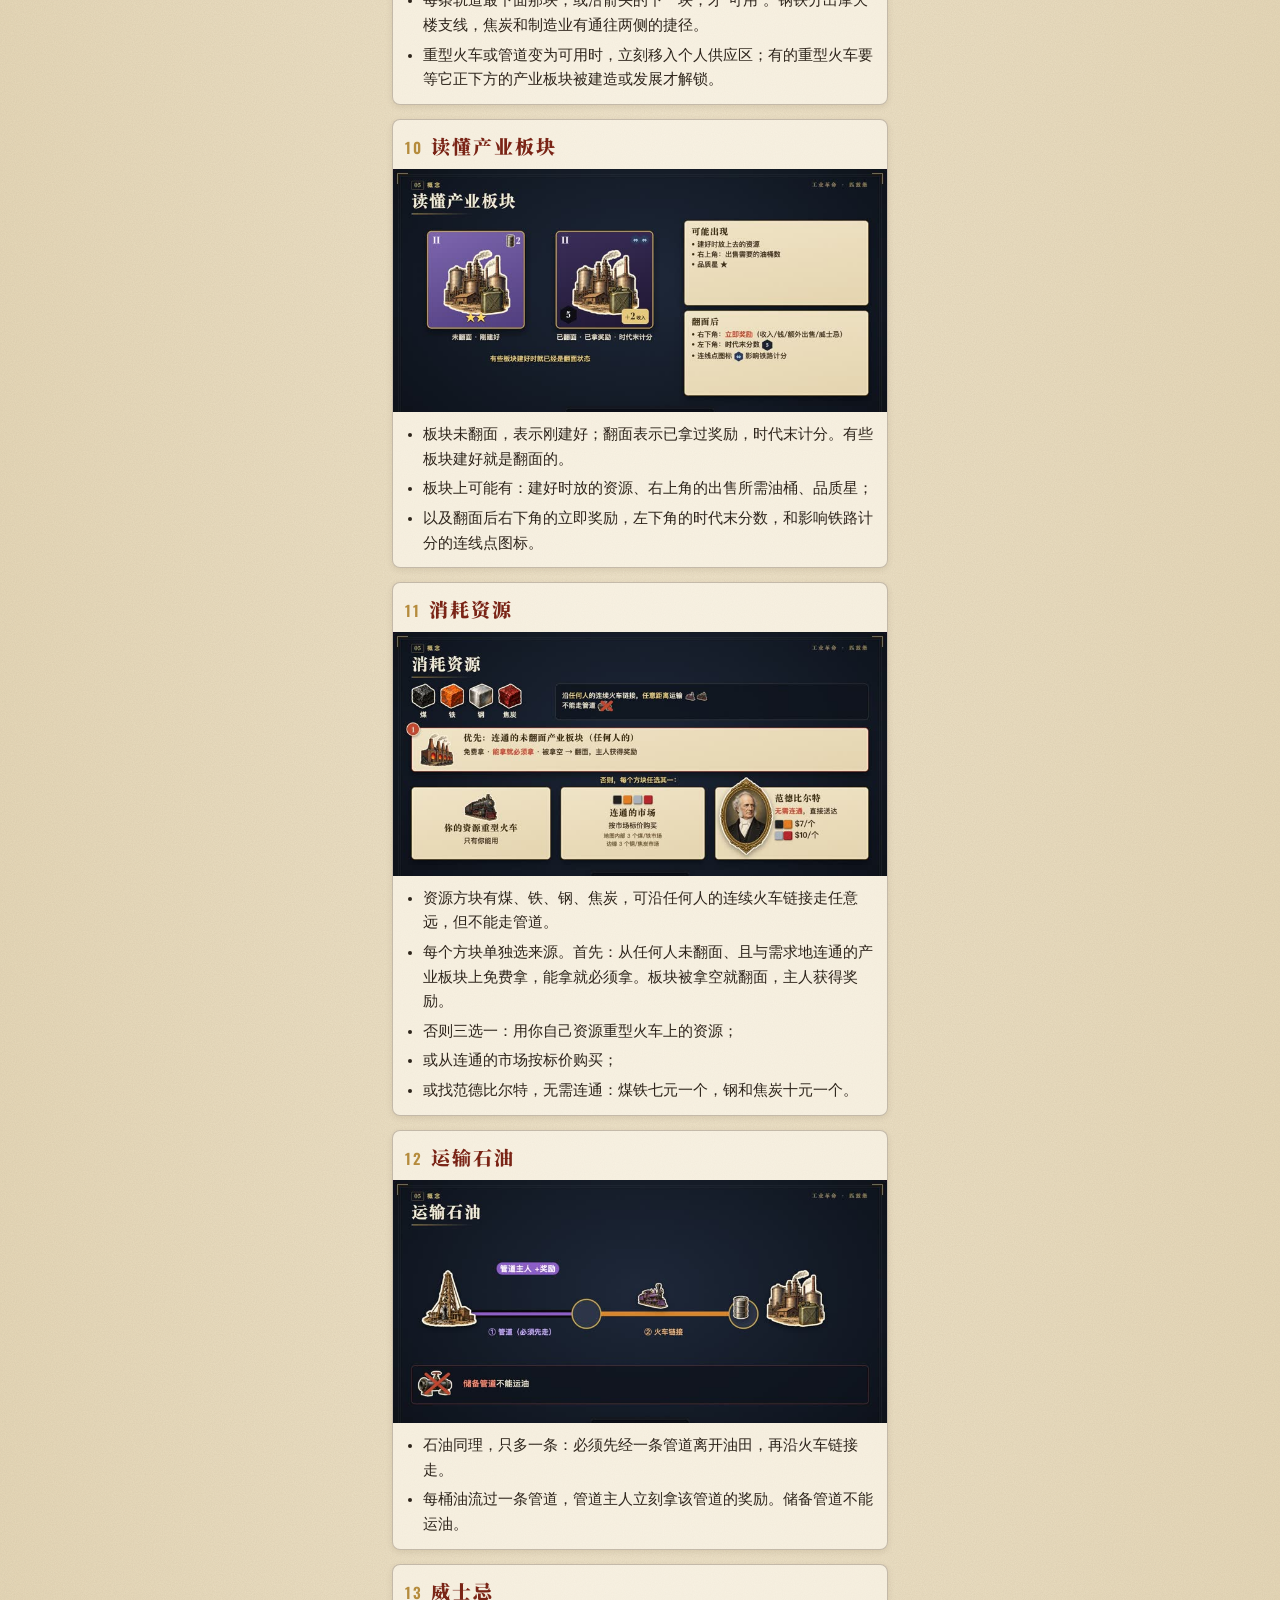
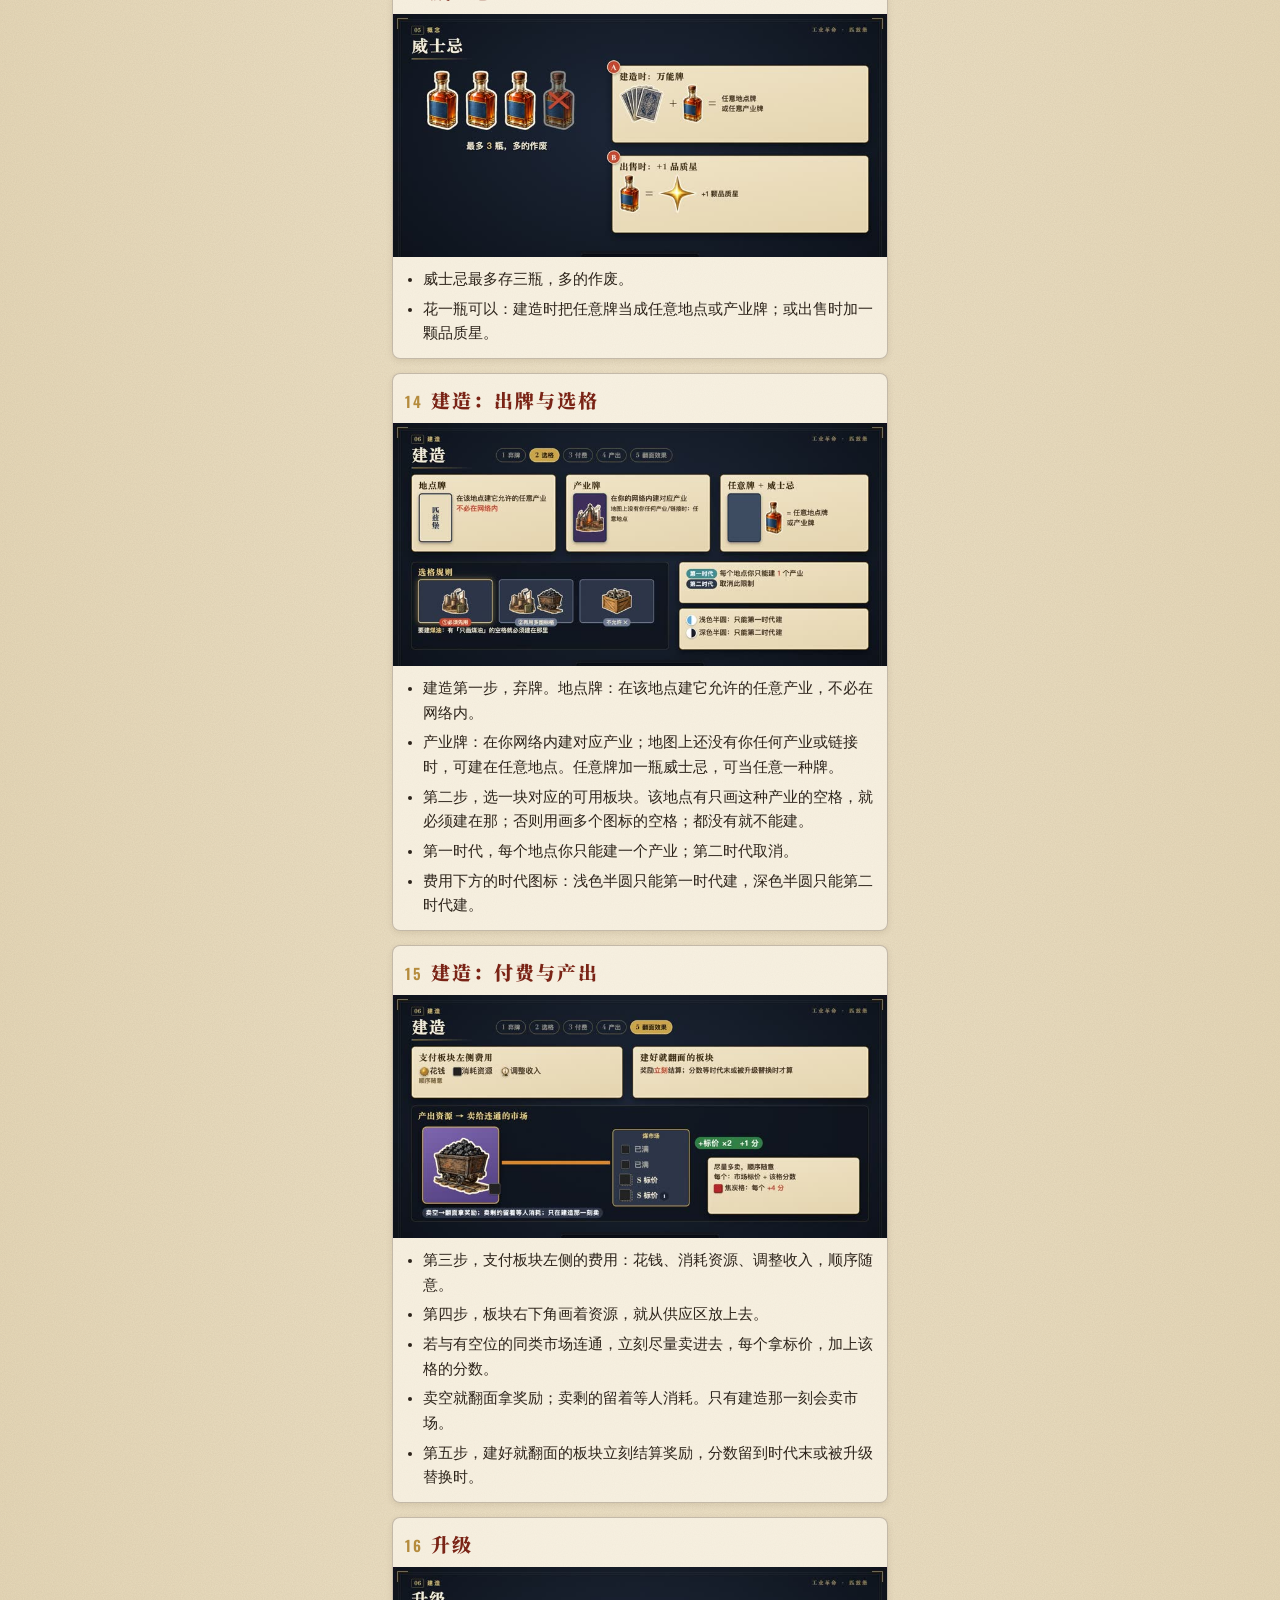
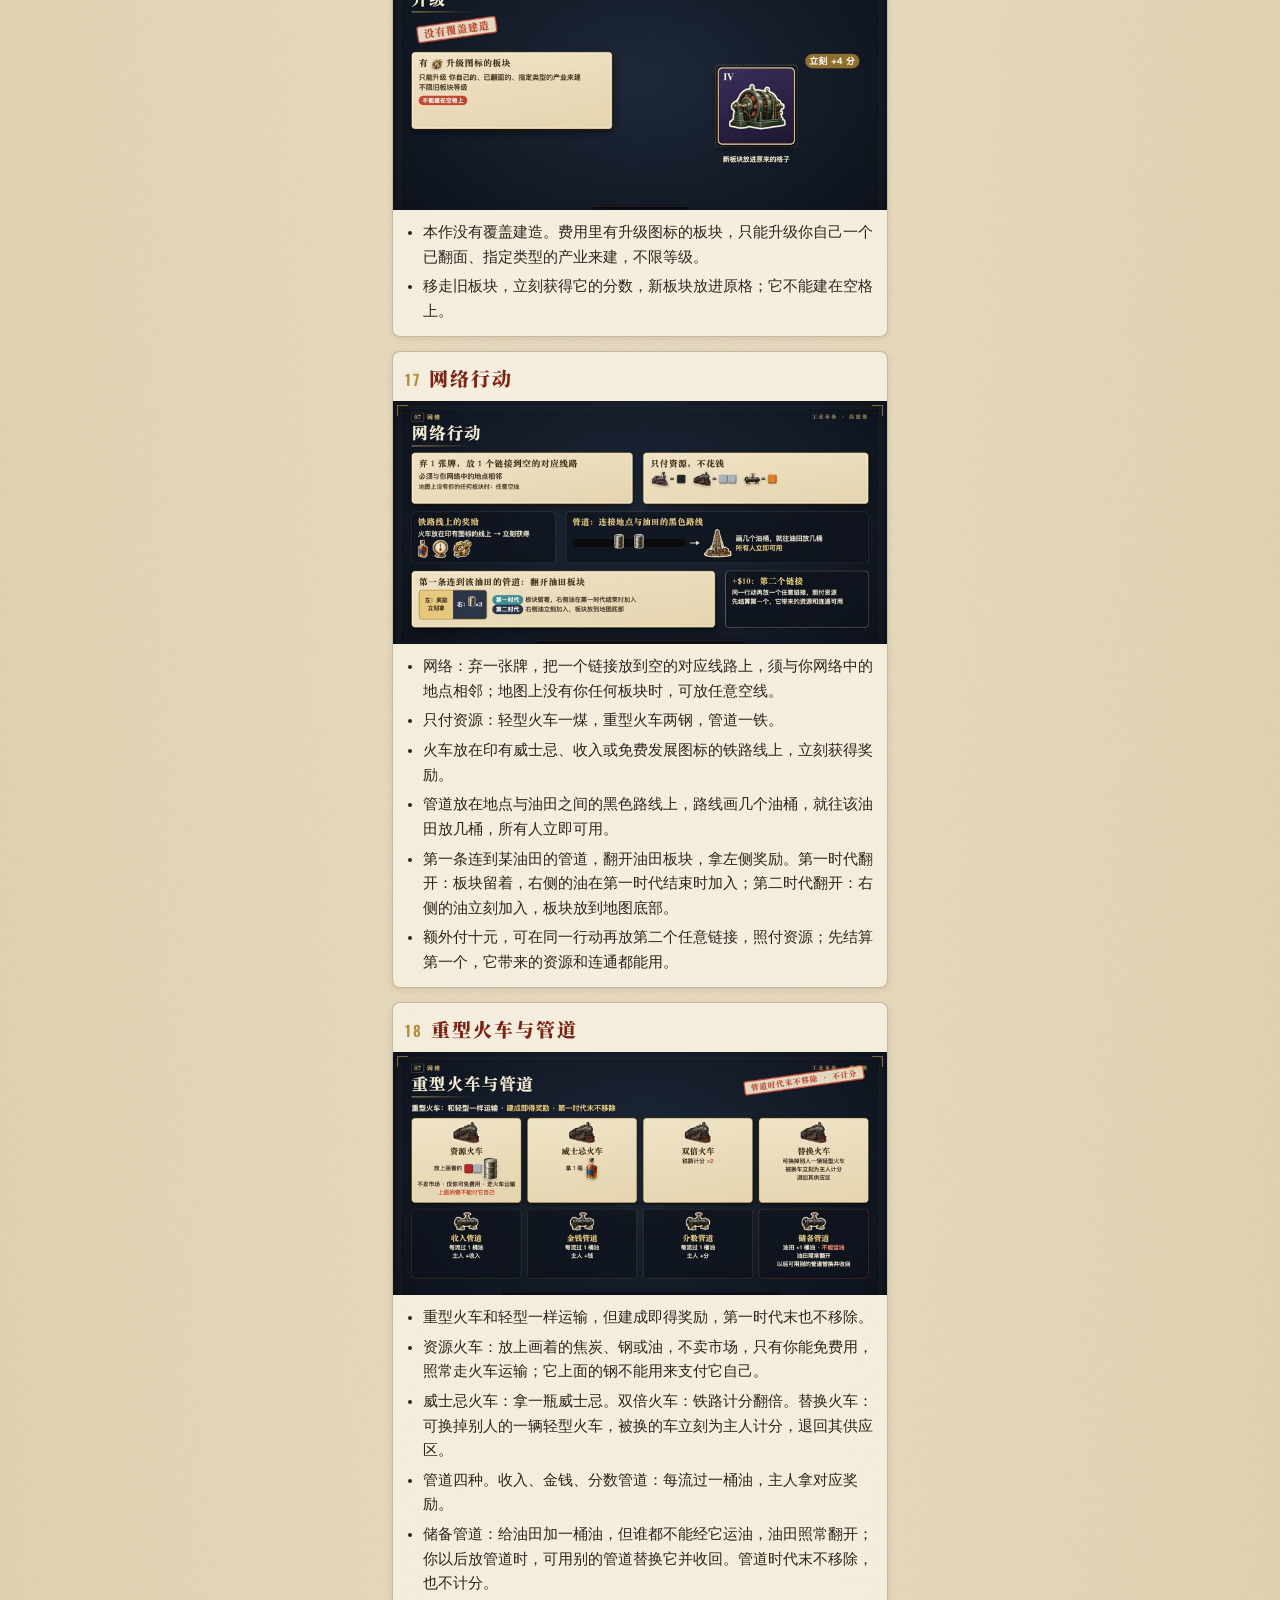
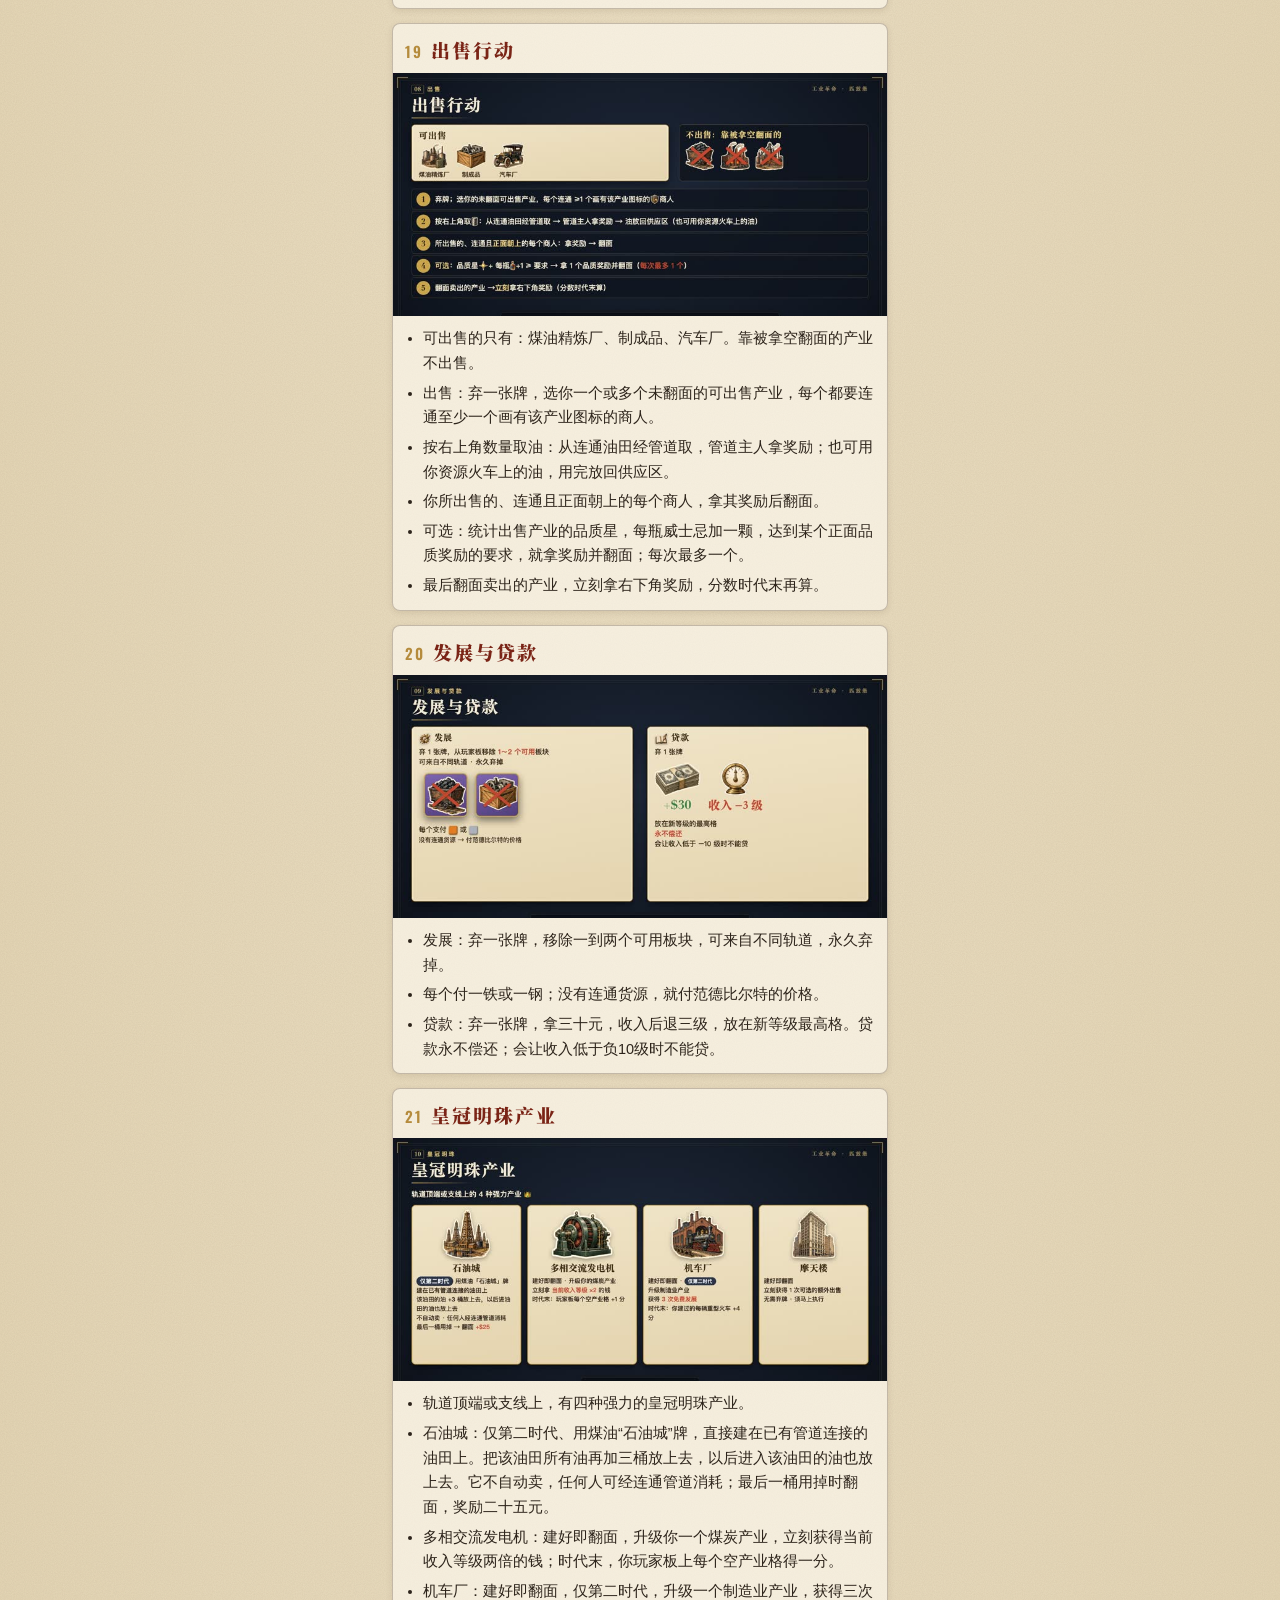
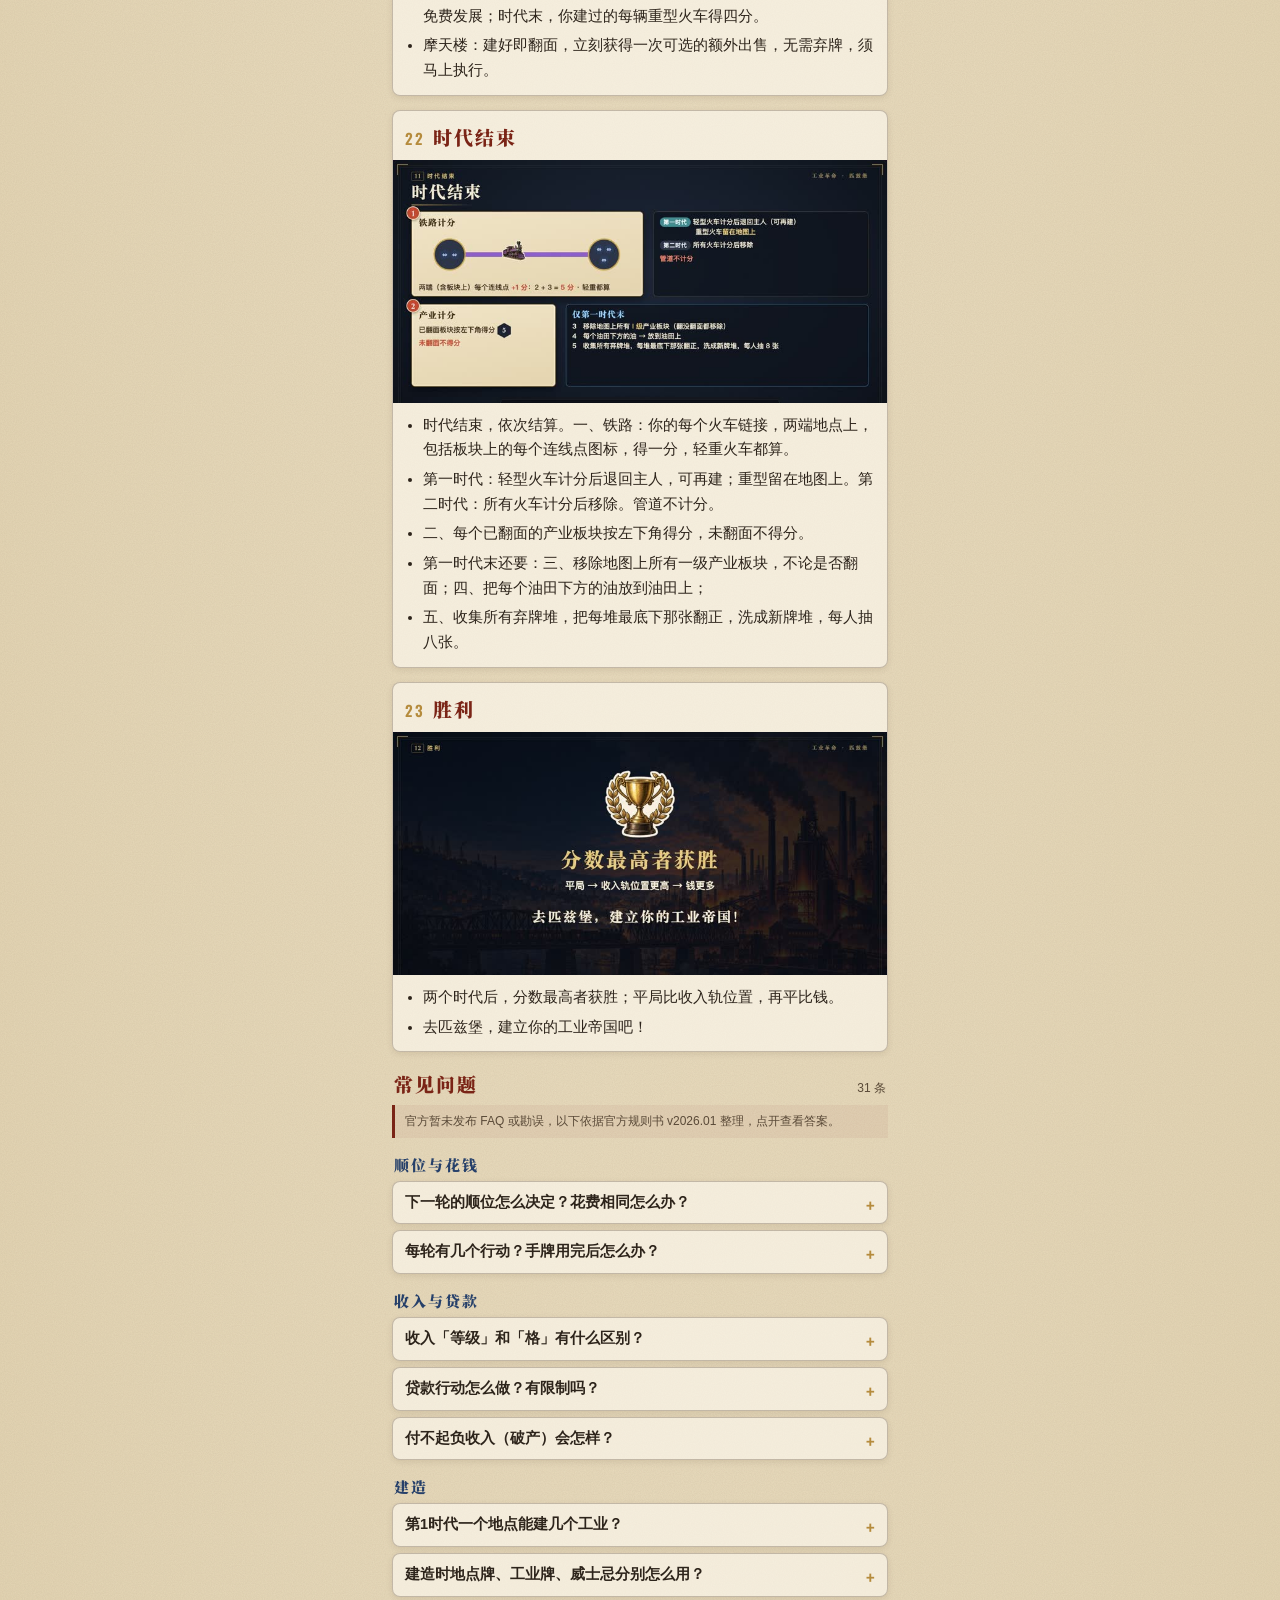
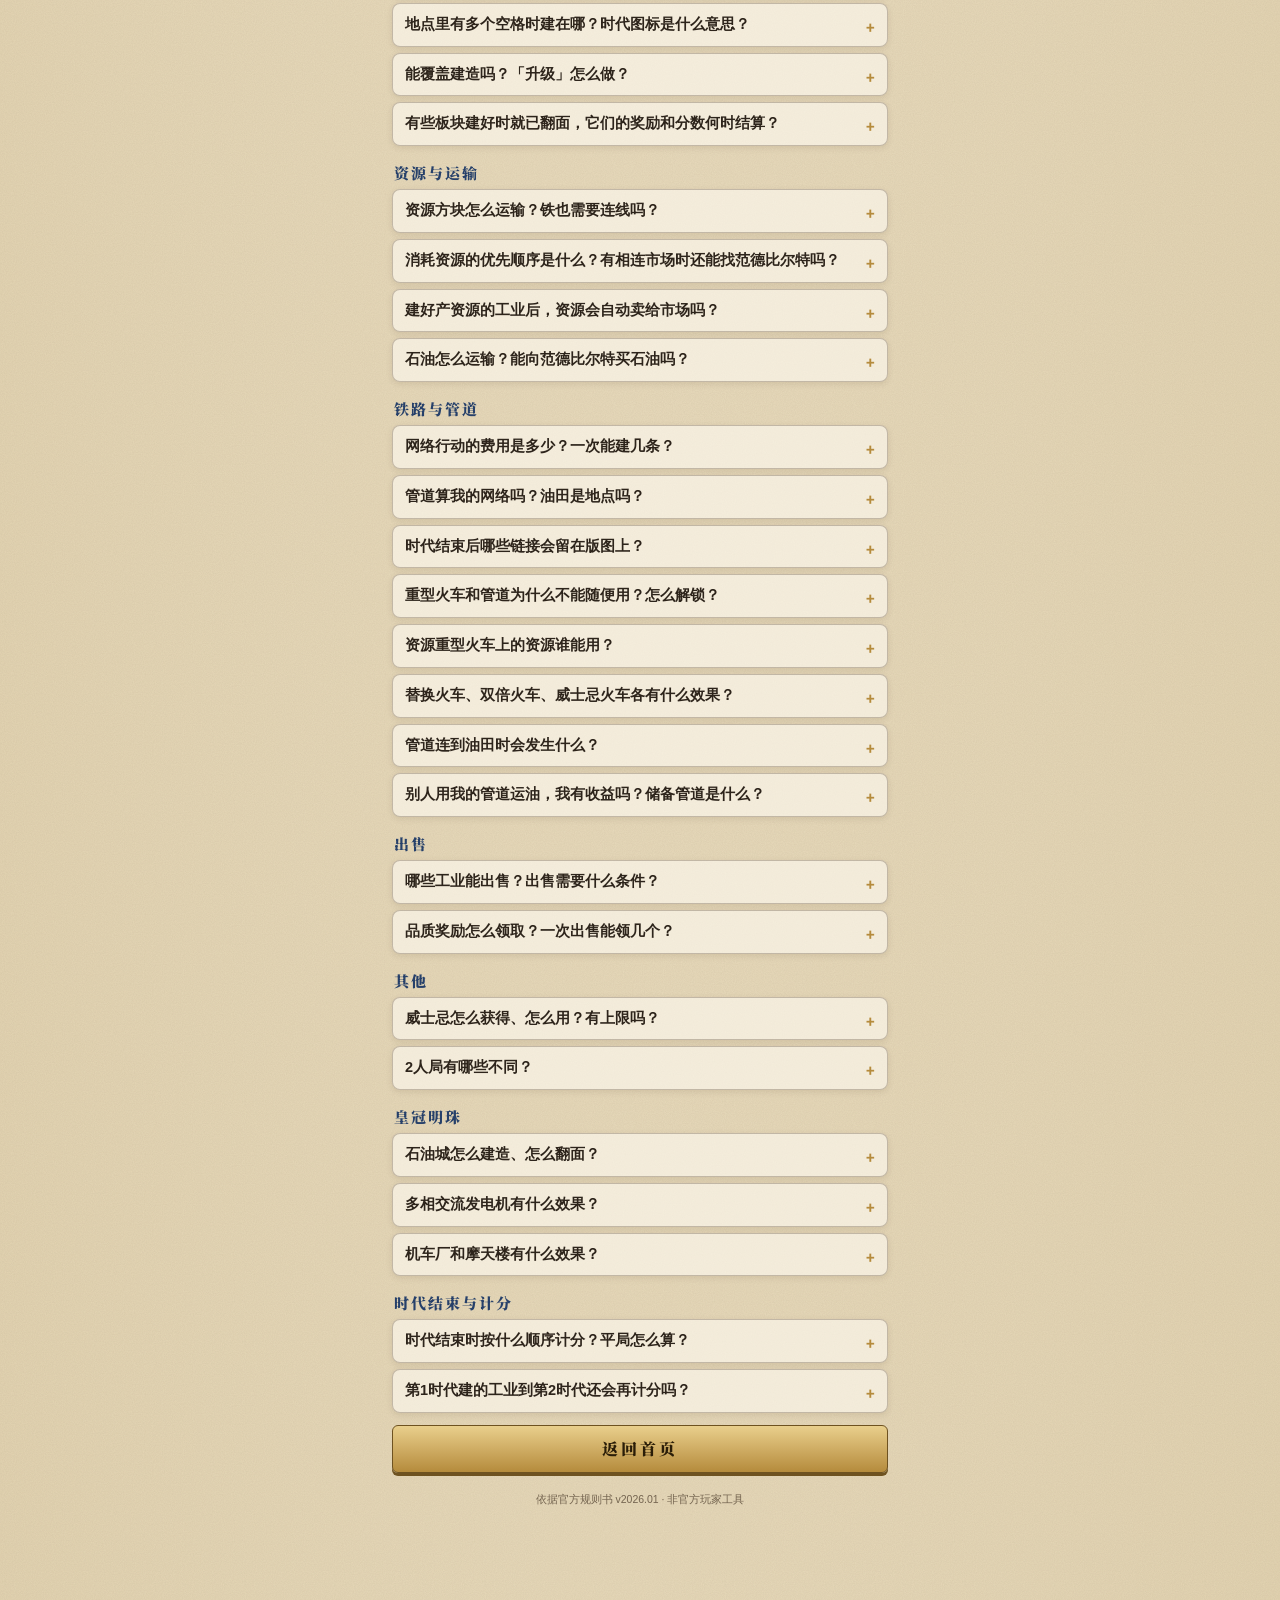
==== commit e3db38f6: "左上角加返回：首页「‹ 全部游戏」回总入口，房间内「‹ 首页」回本站首页（不清空房间），教程等页面「‹ 返回」 Co-Authored-By: Claude Opus 5.5 <noreply@ant" ====
--- a/public/guide.html
+++ b/public/guide.html
@@ -16,7 +16,7 @@
 </head>
 <body>
 <div style="position:absolute;width:0;height:0;overflow:hidden"><img src="img/icon-512.jpg" alt=""></div>
-<div class="hero"><div class="en">工业革命 · 匹兹堡</div><h1>新手教程</h1><div class="orn"></div></div><div class="band"></div>
+<div class="hero nav-hero"><a class="back-nav" href="/" data-html2canvas-ignore>‹ 返回</a><div class="en">工业革命 · 匹兹堡</div><h1>新手教程</h1><div class="orn"></div></div><div class="band"></div>
 <div class="wrap guide">
 <h2 class="h">视频讲解<small>9 分 29 秒</small></h2>
 <video class="card vid" controls playsinline preload="none" poster="img/rules-poster.jpg" src="/media/rules.mp4"></video>
--- a/public/style.css
+++ b/public/style.css
@@ -27,10 +27,15 @@
 .orn{width:150px;height:10px;margin:8px auto 0;
   background:radial-gradient(circle,var(--brass2) 0 3px,transparent 3.5px) center/10px 10px no-repeat,
     linear-gradient(90deg,transparent,var(--brass) 30%,transparent 46%,transparent 54%,var(--brass) 70%,transparent) center/100% 1.5px no-repeat}
+/* shared back navigation */
+.back-nav{display:inline-flex;align-items:center;justify-content:center;flex:none;min-height:36px;padding:0 12px;border:1px solid var(--brass);border-radius:999px;background:var(--steel);color:var(--brass2);font:600 13px var(--sans);text-decoration:none;white-space:nowrap}
+.hero-art>.back-nav,.nav-hero>.back-nav{position:absolute;z-index:2;top:calc(env(safe-area-inset-top) + 8px);left:calc(env(safe-area-inset-left) + 12px)}
+.nav-hero{position:relative;padding-top:calc(env(safe-area-inset-top) + 56px)}
+.bar>.back-nav{margin-left:env(safe-area-inset-left)}
 /* slim bar (in game) */
 .bar{display:flex;align-items:center;gap:8px;padding:calc(env(safe-area-inset-top) + 8px) 12px 8px;color:#f3ead6;
   background:repeating-linear-gradient(100deg,#212b3a 0 3px,#1c2532 3px 7px),var(--steel2);border-bottom:2px solid var(--brass)}
-.bar .ttl{flex:1;font:900 15px var(--serif);letter-spacing:2px;white-space:nowrap;overflow:hidden;text-overflow:ellipsis}
+.bar .ttl{flex:1;font:900 15px var(--serif);letter-spacing:2px;min-width:0}
 .room{display:inline-flex;align-items:center;gap:6px;height:30px;padding:0 10px;border-radius:15px;border:1px solid rgba(224,194,122,.5);
   background:rgba(0,0,0,.2);color:var(--brass2);font:600 15px var(--num);letter-spacing:2px}
 .room small{font:500 11px var(--sans);letter-spacing:0;color:#cbbf9f}
@@ -347,3 +352,21 @@
 .cdots b{width:6px;height:6px;border-radius:50%;background:var(--brass);animation:cdot 1s infinite}
 .cdots b:nth-child(2){animation-delay:.15s}.cdots b:nth-child(3){animation-delay:.3s}
 @keyframes cdot{0%,80%,100%{opacity:.25}40%{opacity:1}}
+
+/* rating card on the results tab (reviewCard in app.js) */
+.rv{padding:12px 12px 10px}
+.rv-l{font-size:12px;color:var(--ink2);margin-bottom:6px}
+.rv-who{display:flex;flex-wrap:wrap;gap:6px;margin-bottom:10px}
+.rv-who button{display:flex;align-items:center;gap:5px;height:34px;padding:0 10px 0 3px;border-radius:17px;border:1.5px solid rgba(45,36,27,.2);background:rgba(255,255,255,.5);color:var(--ink);font:600 13px var(--sans)}
+.rv-who button.on{border-color:var(--navy);background:var(--navy);color:#fff}
+.rv-st{display:flex;align-items:center;gap:2px;margin-bottom:10px}
+.rv-st button{width:40px;height:40px;border:0;background:none;font-size:32px;line-height:1;color:rgba(45,36,27,.22);padding:0}
+.rv-st button.on{color:#e0a92e;text-shadow:0 1px 0 rgba(0,0,0,.15)}
+.rv-st span{margin-left:8px;font:600 14px var(--serif);color:var(--ink2)}
+.rv textarea{width:100%;min-height:72px;margin-bottom:10px;padding:10px;border-radius:8px;border:1.5px solid rgba(45,36,27,.2);background:rgba(255,255,255,.6);font:16px/1.6 var(--sans);color:var(--ink);resize:vertical;outline:none}
+.rv textarea:focus{border-color:var(--navy)}
+.rv > .btn{width:100%}
+.rv .err{margin-top:8px}
+.rv-done{text-align:center;font-size:30px;letter-spacing:4px;color:#e0a92e}
+.rv p{text-align:center;margin:4px 0 10px;font:600 15px var(--serif)}
+.rv .note{text-align:left;margin:8px 0 0;font:12px/1.6 var(--sans)}
